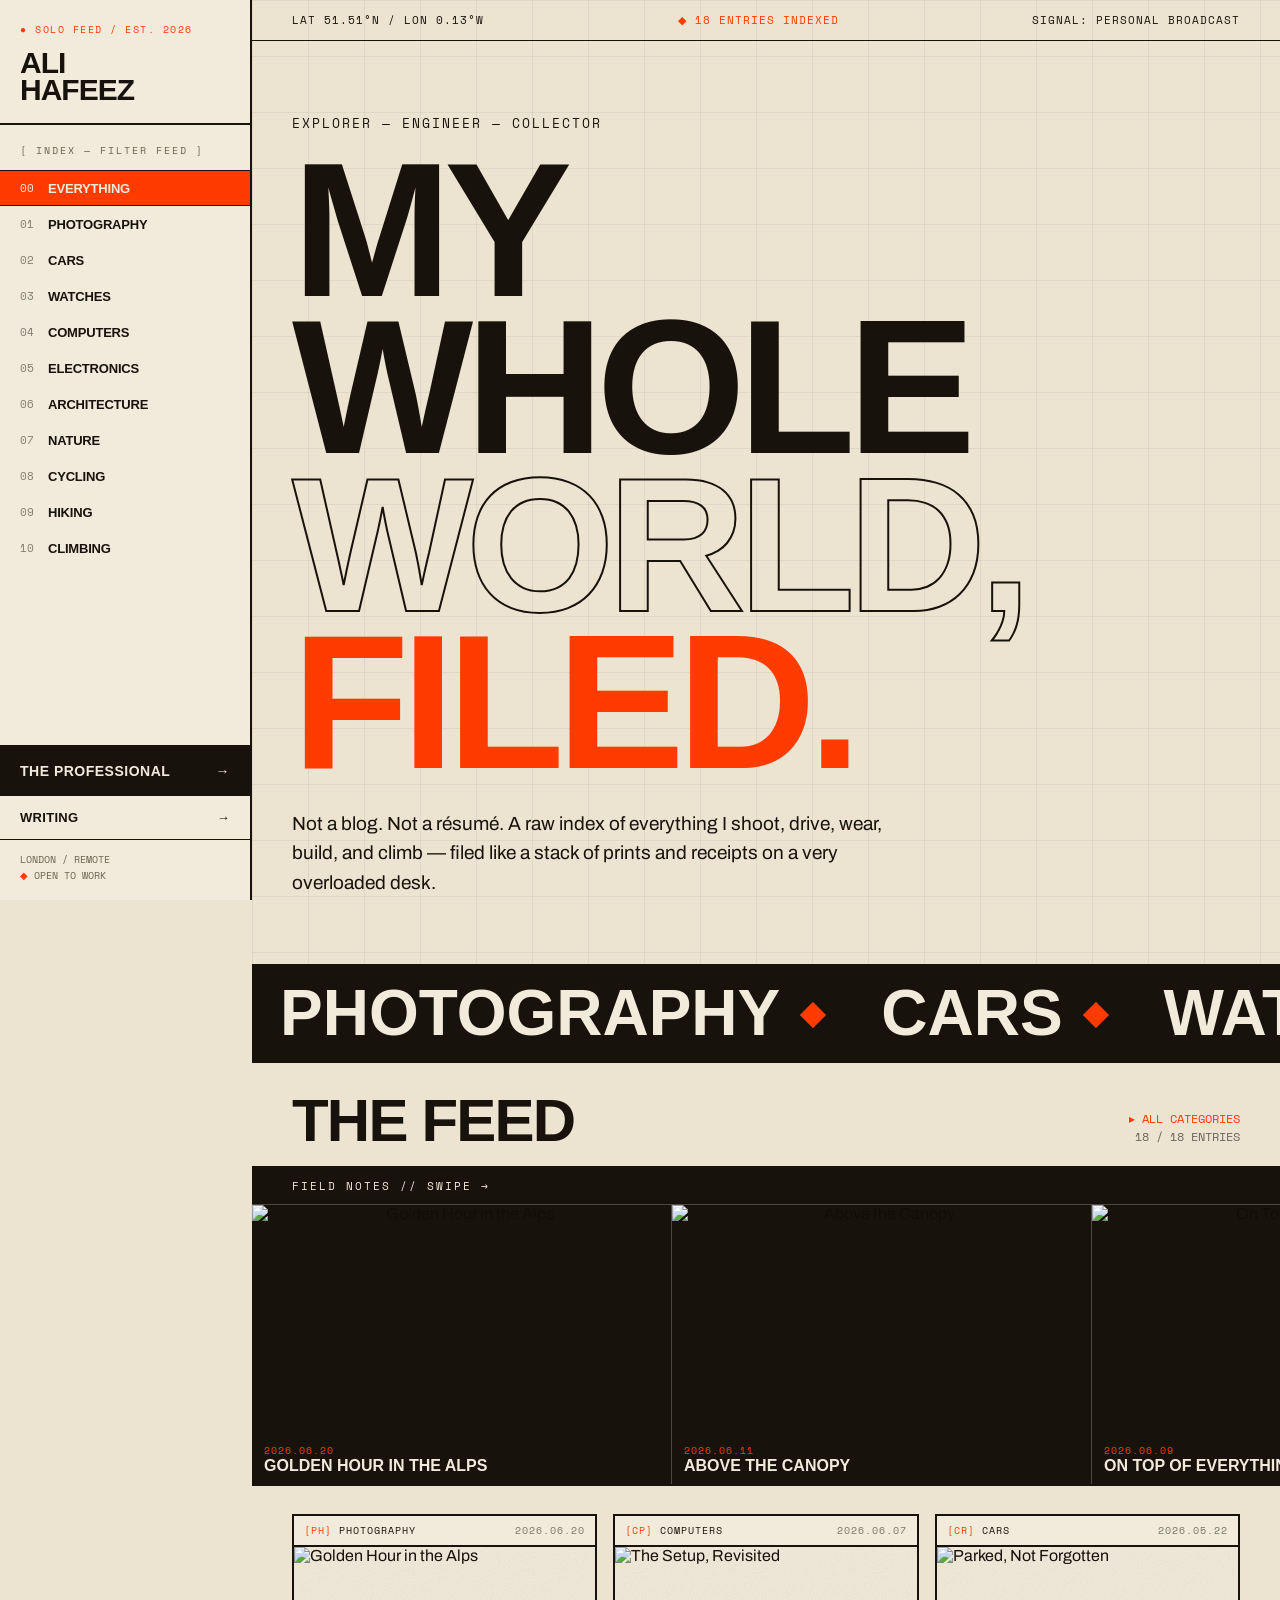
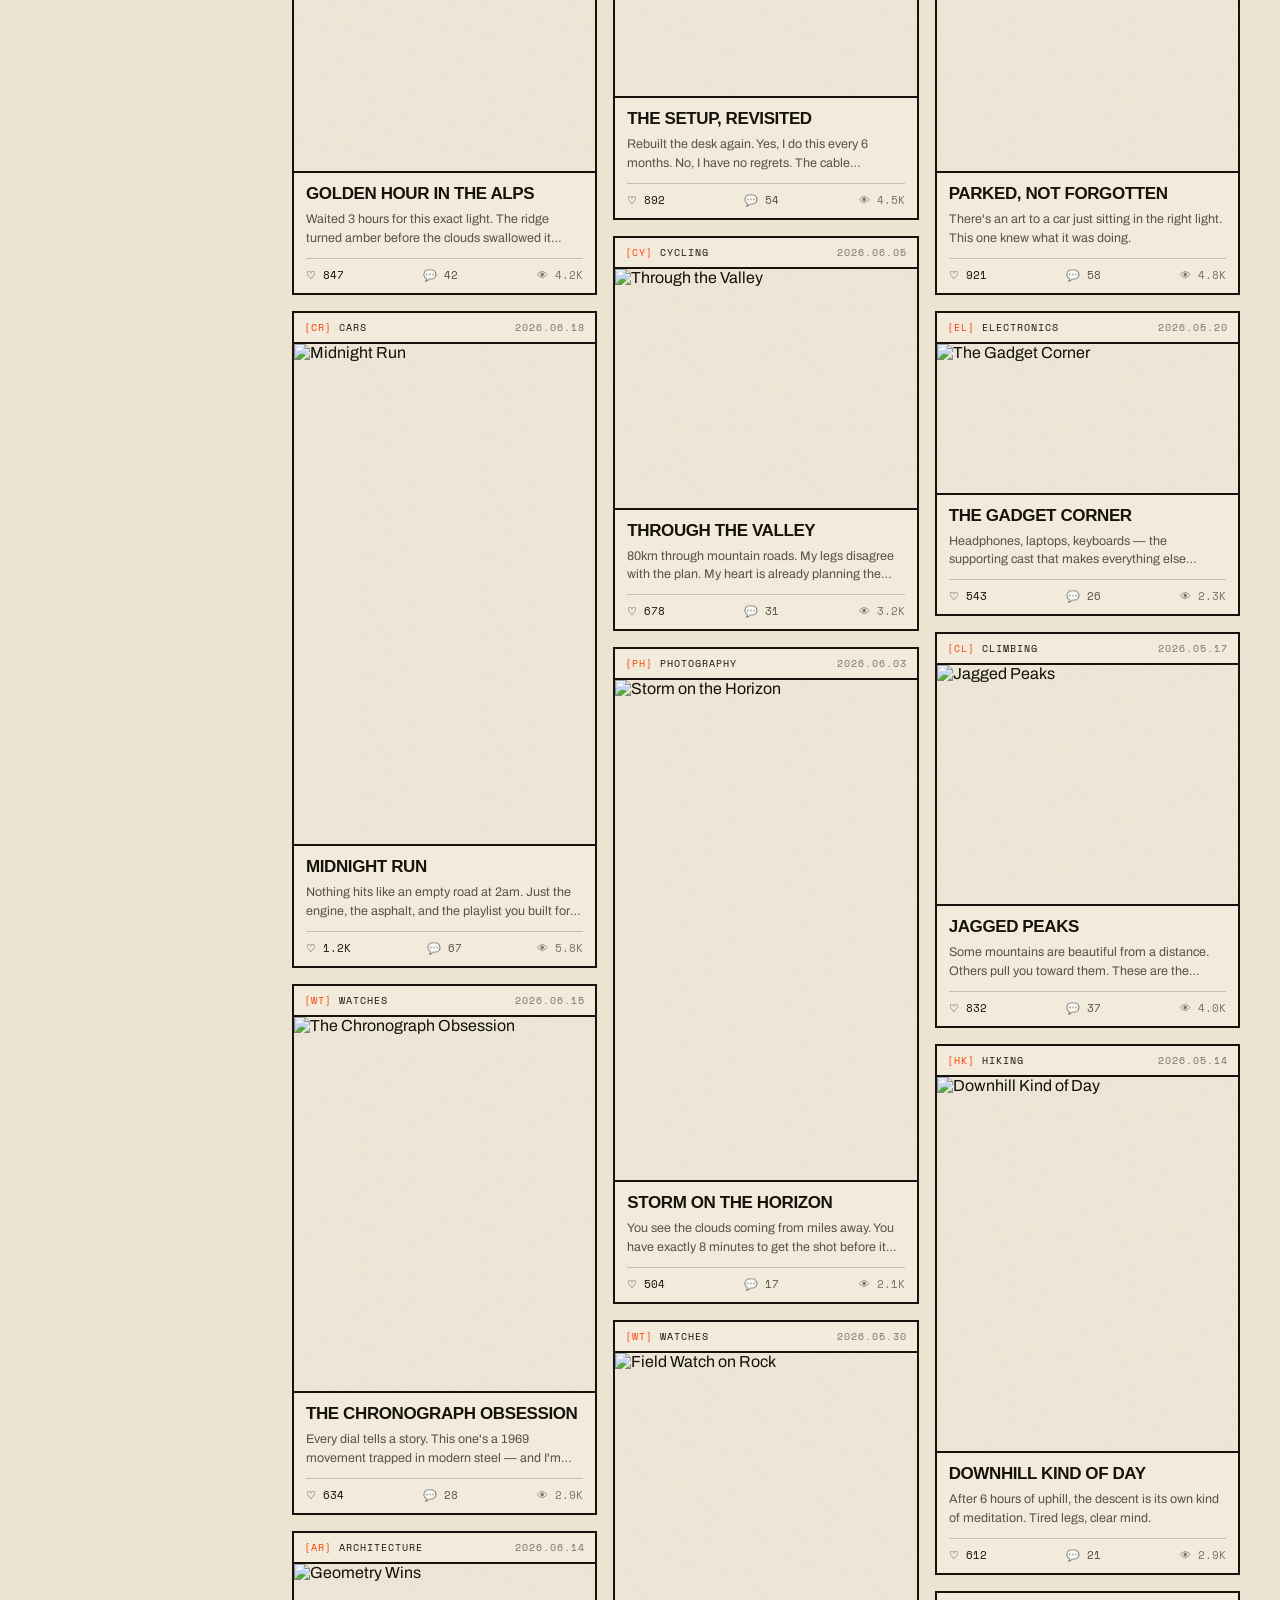
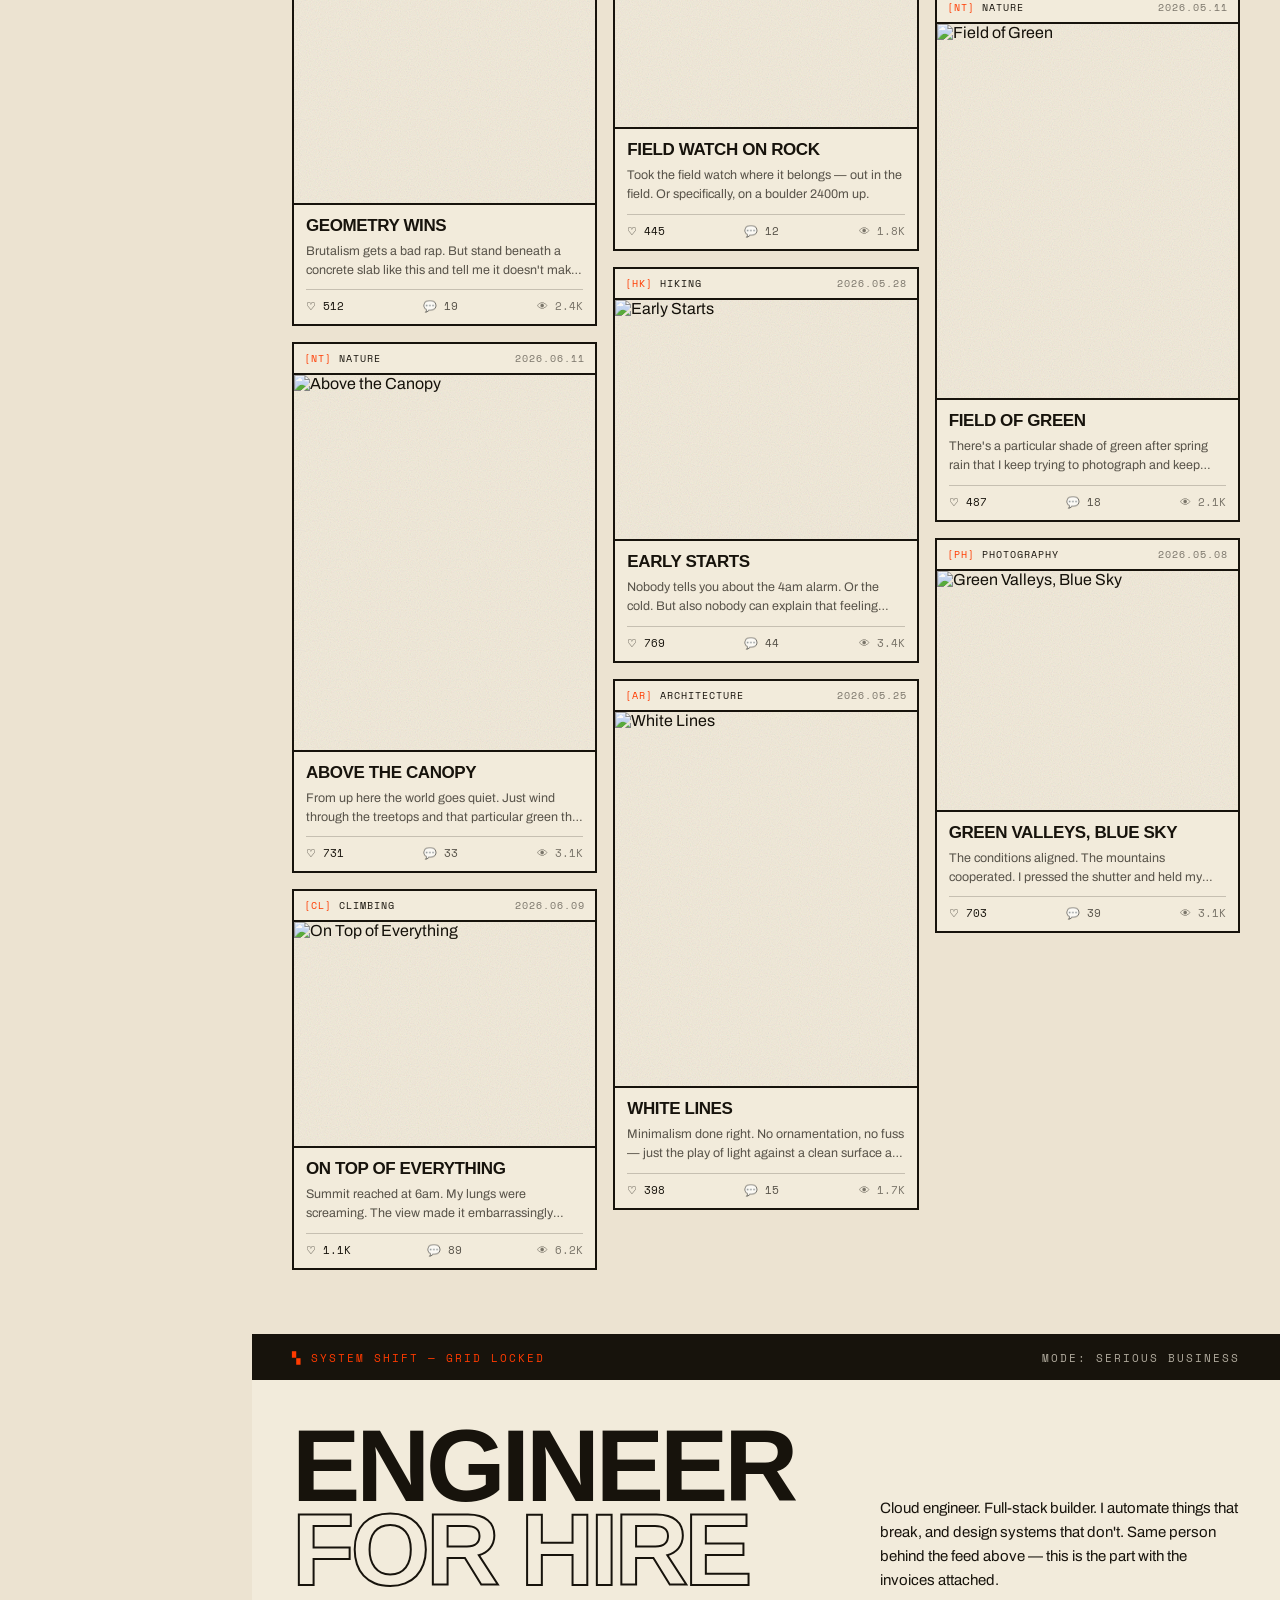
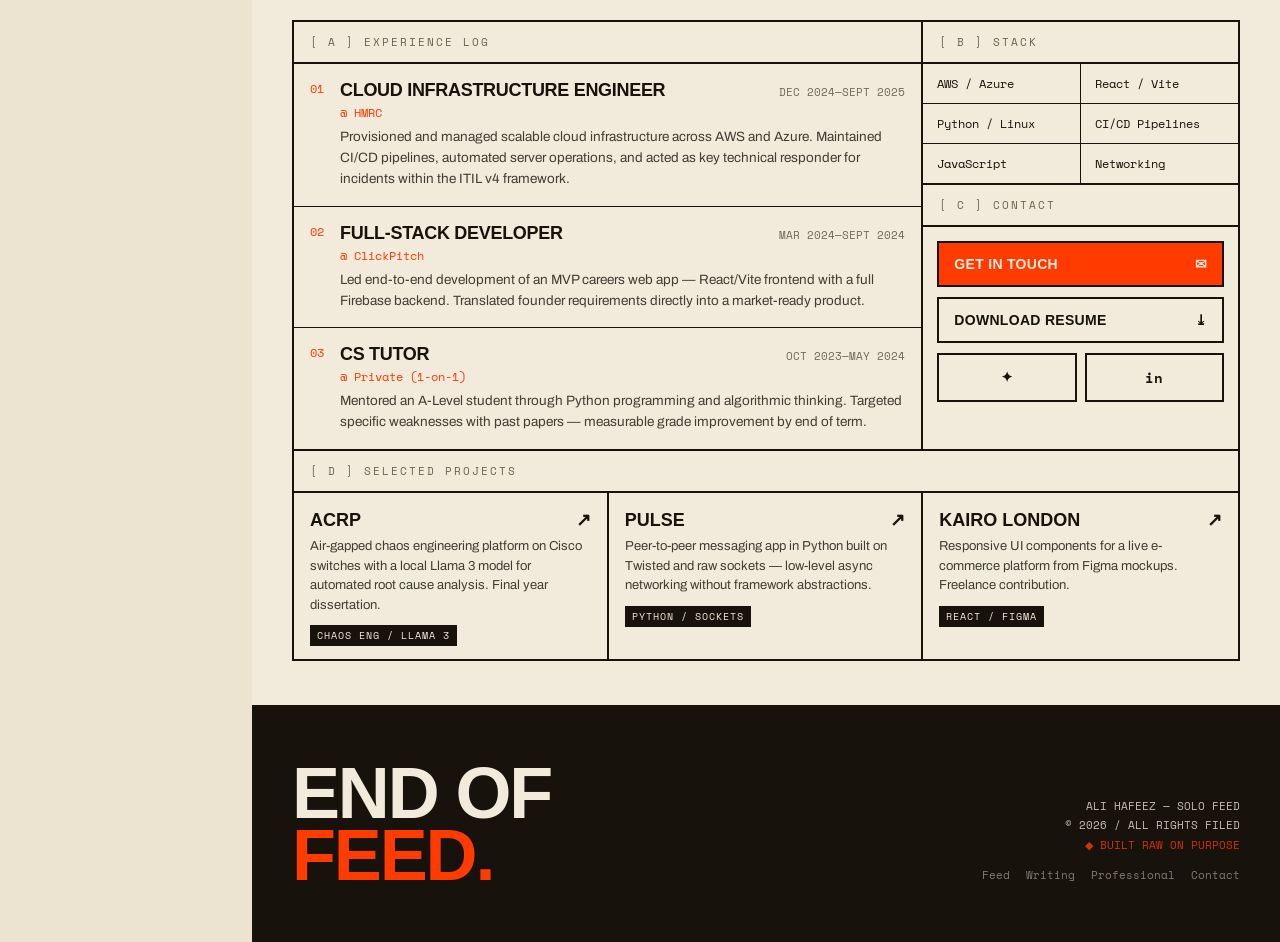
==== index.html @ e4c00040 "Redesign site as Warm Brutalism feed, matching rootZipped design Hand-ports the new React/Figma desi" ====
<!DOCTYPE html>
<html lang="en">
<head>
  <meta charset="UTF-8" />
  <meta name="viewport" content="width=device-width, initial-scale=1.0" />
  <title>Ali Hafeez</title>
  <meta name="description" content="Ali Muhammad Hafeez — Cloud Infrastructure Engineer &amp; Full-Stack Developer based in London. A raw index of everything I shoot, drive, wear, build, and climb." />
  <meta property="og:title" content="Ali Hafeez" />
  <meta property="og:description" content="Cloud Infrastructure Engineer &amp; Full-Stack Developer based in London." />
  <meta property="og:url" content="https://ali-hafeez.xyz" />
  <meta property="og:type" content="website" />
  <link rel="preconnect" href="https://fonts.googleapis.com" />
  <link rel="preconnect" href="https://fonts.gstatic.com" crossorigin />
  <link href="https://fonts.googleapis.com/css2?family=Archivo+Expanded:wght@500;600;700;800;900&family=Archivo:wght@400;500;600;700&family=Space+Mono:ital,wght@0,400;0,700;1,400&display=swap" rel="stylesheet" />
  <link rel="stylesheet" href="style.css" />
  <link rel="icon" type="image/svg+xml" href="favicon.svg" />
  <meta name="theme-color" content="#ece3d1" />
</head>
<body>

  <!-- ══════════════ DESKTOP LEFT RAIL ══════════════ -->
  <aside class="side-nav" id="sideNav">
    <button class="side-identity" onclick="window.scrollTo({top:0,behavior:'smooth'})">
      <div class="side-eyebrow">● SOLO FEED / EST. 2026</div>
      <div class="side-name">ALI<br>HAFEEZ</div>
    </button>

    <div class="side-index">
      <div class="side-index-label">[ INDEX — FILTER FEED ]</div>
      <div id="sideFilterList"></div>
    </div>

    <div class="side-footer">
      <button class="side-work" onclick="goto('professional')">
        THE PROFESSIONAL <span>&rarr;</span>
      </button>
      <a class="side-writing" href="blog.html">
        WRITING <span>&rarr;</span>
      </a>
      <div class="side-meta">
        LONDON / REMOTE<br>
        <span class="neon">&#9670;</span> OPEN TO WORK
      </div>
    </div>
  </aside>

  <main class="page-main">

    <!-- ══════════════ HERO ══════════════ -->
    <section class="hero" id="hero">
      <div class="hero-meta-strip">
        <span>LAT 51.51&deg;N / LON 0.13&deg;W</span>
        <span class="neon">&#9670; 18 ENTRIES INDEXED</span>
        <span class="hero-meta-hide">SIGNAL: PERSONAL BROADCAST</span>
      </div>

      <div class="hero-body">
        <div class="hero-kicker">EXPLORER &mdash; ENGINEER &mdash; COLLECTOR</div>
        <h1 class="hero-heading">
          My whole<br>
          <span class="outline">world,</span> <span class="neon-fill">filed.</span>
        </h1>
        <p class="hero-copy">
          Not a blog. Not a r&eacute;sum&eacute;. A raw index of everything I shoot, drive, wear,
          build, and climb &mdash; filed like a stack of prints and receipts on a very
          overloaded desk.
        </p>
      </div>

      <div class="hero-marquee-wrap">
        <div class="hero-marquee" id="heroMarquee"></div>
      </div>
    </section>

    <!-- ══════════════ FEED ══════════════ -->
    <section class="feed" id="feed">
      <div class="feed-title-bar">
        <h2 class="feed-h2">The Feed</h2>
        <div class="feed-status">
          <div class="neon" id="feedFilterLabel">&#9656; ALL CATEGORIES</div>
          <div class="feed-count" id="feedCount">18 / 18 ENTRIES</div>
        </div>
      </div>

      <div class="feed-carousel-wrap" id="feedCarouselWrap">
        <div class="feed-carousel-label">FIELD NOTES // SWIPE &rarr;</div>
        <div class="hcar" id="feedCarousel"></div>
      </div>

      <div class="feed-body">
        <div class="feed-flow" id="feedGrid"></div>
        <div class="feed-empty" id="feedEmpty" hidden>NO ENTRIES IN THIS CATEGORY.</div>
      </div>
    </section>

    <!-- ══════════════ PROFESSIONAL ══════════════ -->
    <section class="professional" id="professional">
      <div class="pro-shift-bar">
        <span class="neon">&#9626; SYSTEM SHIFT &mdash; GRID LOCKED</span>
        <span class="pro-shift-mode">MODE: SERIOUS BUSINESS</span>
      </div>

      <div class="pro-inner">
        <div class="pro-header">
          <h2 class="pro-h2">Engineer<br><span class="outline">for hire</span></h2>
          <p class="pro-lede">
            Cloud engineer. Full-stack builder. I automate things that break, and
            design systems that don't. Same person behind the feed above &mdash; this
            is the part with the invoices attached.
          </p>
        </div>

        <div class="pro-grid">
          <div class="pro-exp">
            <div class="kicker">[ A ] EXPERIENCE LOG</div>
            <div class="exp-row">
              <span class="exp-n neon">01</span>
              <div>
                <div class="exp-top">
                  <span class="exp-role">Cloud Infrastructure Engineer</span>
                  <span class="exp-period">DEC 2024&mdash;SEPT 2025</span>
                </div>
                <div class="exp-company neon">@ HMRC</div>
                <p class="exp-desc">Provisioned and managed scalable cloud infrastructure across AWS and Azure. Maintained CI/CD pipelines, automated server operations, and acted as key technical responder for incidents within the ITIL v4 framework.</p>
              </div>
            </div>
            <div class="exp-row">
              <span class="exp-n neon">02</span>
              <div>
                <div class="exp-top">
                  <span class="exp-role">Full-Stack Developer</span>
                  <span class="exp-period">MAR 2024&mdash;SEPT 2024</span>
                </div>
                <div class="exp-company neon">@ ClickPitch</div>
                <p class="exp-desc">Led end-to-end development of an MVP careers web app &mdash; React/Vite frontend with a full Firebase backend. Translated founder requirements directly into a market-ready product.</p>
              </div>
            </div>
            <div class="exp-row exp-row-last">
              <span class="exp-n neon">03</span>
              <div>
                <div class="exp-top">
                  <span class="exp-role">CS Tutor</span>
                  <span class="exp-period">OCT 2023&mdash;MAY 2024</span>
                </div>
                <div class="exp-company neon">@ Private (1-on-1)</div>
                <p class="exp-desc">Mentored an A-Level student through Python programming and algorithmic thinking. Targeted specific weaknesses with past papers &mdash; measurable grade improvement by end of term.</p>
              </div>
            </div>
          </div>

          <div class="pro-side">
            <div class="kicker">[ B ] STACK</div>
            <div class="stack-grid">
              <div class="stack-item">AWS / Azure</div>
              <div class="stack-item">React / Vite</div>
              <div class="stack-item">Python / Linux</div>
              <div class="stack-item">CI/CD Pipelines</div>
              <div class="stack-item stack-nb">JavaScript</div>
              <div class="stack-item stack-nb">Networking</div>
            </div>
            <div class="kicker">[ C ] CONTACT</div>
            <div class="contact-list">
              <a href="mailto:alimuhammadhafeez@gmail.com" class="pro-cta pro-cta-fill">
                GET IN TOUCH <span class="icon-mail" aria-hidden="true"></span>
              </a>
              <a href="Ali_Hafeez_CV.pdf" class="pro-cta pro-cta-outline" download>
                DOWNLOAD RESUME <span class="icon-download" aria-hidden="true"></span>
              </a>
              <div class="social-row">
                <a href="https://github.com/Ali-Hafeez" target="_blank" rel="noopener" class="pro-cta social-btn" aria-label="GitHub">
                  <span class="icon-github" aria-hidden="true"></span>
                </a>
                <a href="https://linkedin.com/in/ali-hafeez" target="_blank" rel="noopener" class="pro-cta social-btn" aria-label="LinkedIn">
                  <span class="icon-linkedin" aria-hidden="true"></span>
                </a>
              </div>
            </div>
          </div>

          <div class="pro-proj">
            <div class="kicker">[ D ] SELECTED PROJECTS</div>
            <div class="proj-row">
              <a href="#" class="proj-card">
                <div class="proj-top"><span>ACRP</span><span class="icon-arrow" aria-hidden="true"></span></div>
                <p>Air-gapped chaos engineering platform on Cisco switches with a local Llama 3 model for automated root cause analysis. Final year dissertation.</p>
                <span class="proj-tag">CHAOS ENG / LLAMA 3</span>
              </a>
              <a href="#" class="proj-card">
                <div class="proj-top"><span>Pulse</span><span class="icon-arrow" aria-hidden="true"></span></div>
                <p>Peer-to-peer messaging app in Python built on Twisted and raw sockets &mdash; low-level async networking without framework abstractions.</p>
                <span class="proj-tag">PYTHON / SOCKETS</span>
              </a>
              <a href="#" class="proj-card">
                <div class="proj-top"><span>Kairo London</span><span class="icon-arrow" aria-hidden="true"></span></div>
                <p>Responsive UI components for a live e-commerce platform from Figma mockups. Freelance contribution.</p>
                <span class="proj-tag">REACT / FIGMA</span>
              </a>
            </div>
          </div>
        </div>
      </div>
    </section>

    <!-- ══════════════ FOOTER ══════════════ -->
    <footer class="site-footer">
      <div class="footer-inner">
        <div class="footer-big">End of<br><span class="neon">feed.</span></div>
        <div class="footer-meta">
          <div>ALI HAFEEZ &mdash; SOLO FEED</div>
          <div>&copy; <span id="year"></span> / ALL RIGHTS FILED</div>
          <div class="neon">&#9670; BUILT RAW ON PURPOSE</div>
          <div class="footer-links">
            <button onclick="goto('feed')">Feed</button>
            <a href="blog.html">Writing</a>
            <button onclick="goto('professional')">Professional</button>
            <a href="mailto:alimuhammadhafeez@gmail.com">Contact</a>
          </div>
        </div>
      </div>
    </footer>
  </main>

  <!-- ══════════════ MOBILE CONTROL PANEL ══════════════ -->
  <div class="mobile-nav" id="mobileNav">
    <div class="mobile-overlay" id="mobileOverlay"></div>
    <div class="mobile-drawer" id="mobileDrawer">
      <div class="mobile-drawer-head">
        <span>[ FILTER FEED ]</span>
        <button id="mobileClose">CLOSE &#10005;</button>
      </div>
      <a class="mobile-drawer-item mobile-drawer-write" href="blog.html">WRITING &rarr;</a>
      <div id="mobileFilterList"></div>
    </div>
    <div class="mobile-bar">
      <button class="ctrl-btn" id="mobileFilterToggle">
        <span class="ctrl-label">FILTER</span>
        <span class="ctrl-value" id="mobileFilterValue">Everything</span>
      </button>
      <button class="ctrl-btn ctrl-work" onclick="goto('professional')">WORK &rarr;</button>
    </div>
  </div>

  <!-- ══════════════ LIGHTBOX ══════════════ -->
  <div class="lightbox" id="lightbox" hidden>
    <div class="lb-panel" id="lbPanel">
      <div class="lb-img-wrap">
        <img id="lbImage" src="" alt="" />
      </div>
      <div class="lb-content">
        <div class="lb-head">
          <span><span class="neon" id="lbCode"></span> <span id="lbCategory"></span></span>
          <button id="lbClose">&#10005;</button>
        </div>
        <div class="lb-body">
          <div class="lb-date" id="lbDate"></div>
          <h3 class="lb-title" id="lbTitle"></h3>
          <p class="lb-caption" id="lbCaption"></p>
          <div class="lb-tags" id="lbTags"></div>
        </div>
        <div class="lb-stats">
          <span>&#9825; <span id="lbLikes"></span></span>
          <span>&#128172; <span id="lbComments"></span></span>
          <span>&#128065; <span id="lbViews"></span></span>
        </div>
      </div>
    </div>
  </div>

  <script src="script.js"></script>
</body>
</html>
---- style.css ----
/* ═══════════════════════ Warm Brutalism ═══════════════════════ */

:root {
  --ink: #17130c;
  --paper: #ece3d1;
  --card: #f2ebdb;
  --neon: #ff3b00;
  --muted: #6b6250;
  --mono: 'Space Mono', monospace;
  --exp: 'Archivo Expanded', sans-serif;
  --body: 'Archivo', sans-serif;
}

* { box-sizing: border-box; }

html { scroll-behavior: smooth; }

body {
  margin: 0;
  background: var(--paper);
  color: var(--ink);
  font-family: var(--body);
  min-height: 100vh;
  overflow-x: hidden;
}

img { max-width: 100%; display: block; }
a { color: inherit; }
button { font: inherit; color: inherit; }

::selection { background: var(--neon); color: var(--card); }

::-webkit-scrollbar { width: 8px; height: 8px; }
::-webkit-scrollbar-track { background: transparent; }
::-webkit-scrollbar-thumb { background: var(--ink); }
.hcar::-webkit-scrollbar { height: 6px; }
.hcar::-webkit-scrollbar-thumb { background: var(--neon); }

.neon { color: var(--neon); }

.outline {
  color: transparent;
  -webkit-text-stroke: 2px var(--ink);
}

/* ─────────────── Layout shell ─────────────── */
.page-main { margin-left: 252px; }
.mobile-nav { display: none; }

@media (max-width: 999px) {
  .side-nav { display: none !important; }
  .page-main { margin-left: 0; padding-bottom: 86px; }
  .mobile-nav { display: block; }
  .hero-meta-hide { display: none; }
}

/* ─────────────── Desktop side rail ─────────────── */
.side-nav {
  position: fixed;
  top: 0; left: 0; bottom: 0;
  width: 252px;
  background: var(--card);
  border-right: 2px solid var(--ink);
  z-index: 900;
  display: flex;
  flex-direction: column;
  overflow-y: auto;
}

.side-identity {
  text-align: left;
  background: none;
  border: none;
  border-bottom: 2px solid var(--ink);
  cursor: pointer;
  padding: 22px 20px 20px;
}

.side-eyebrow {
  font-family: var(--mono);
  font-size: 10px;
  letter-spacing: 1.5px;
  color: var(--neon);
  margin-bottom: 12px;
}

.side-name {
  font-family: var(--exp);
  font-weight: 900;
  font-size: 30px;
  line-height: 0.9;
  letter-spacing: -1px;
  color: var(--ink);
}

.side-index { padding: 18px 0 6px; flex: 1; }

.side-index-label {
  font-family: var(--mono);
  font-size: 10px;
  letter-spacing: 2px;
  color: var(--muted);
  padding: 0 20px 12px;
}

.side-link {
  width: 100%;
  display: flex;
  align-items: center;
  gap: 10px;
  padding: 9px 20px;
  border: none;
  border-top: 1px solid transparent;
  border-bottom: 1px solid transparent;
  background: transparent;
  color: var(--ink);
  cursor: pointer;
  text-align: left;
  transition: background .12s, color .12s;
}
.side-link:hover { background: rgba(23,19,12,0.06); }
.side-link.active {
  border-top: 1px solid var(--ink);
  border-bottom: 1px solid var(--ink);
  background: var(--neon);
  color: var(--card);
}
.side-link-code {
  font-family: var(--mono);
  font-size: 11px;
  opacity: 0.5;
  min-width: 18px;
}
.side-link.active .side-link-code { opacity: 1; }
.side-link-label {
  font-family: var(--exp);
  font-weight: 700;
  font-size: 13px;
  letter-spacing: -0.2px;
  text-transform: uppercase;
}

.side-footer { border-top: 2px solid var(--ink); }

.side-work {
  width: 100%;
  padding: 16px 20px;
  border: none;
  border-bottom: 1px solid var(--ink);
  background: var(--ink);
  color: var(--card);
  cursor: pointer;
  text-align: left;
  font-family: var(--exp);
  font-weight: 800;
  font-size: 14px;
  letter-spacing: 0.5px;
  display: flex;
  justify-content: space-between;
  align-items: center;
}

.side-writing {
  width: 100%;
  padding: 14px 20px;
  border: none;
  border-bottom: 1px solid var(--ink);
  background: transparent;
  color: var(--ink);
  cursor: pointer;
  text-align: left;
  text-decoration: none;
  font-family: var(--exp);
  font-weight: 700;
  font-size: 13px;
  letter-spacing: 0.3px;
  display: flex;
  justify-content: space-between;
  align-items: center;
  transition: background .12s;
}
.side-writing:hover { background: rgba(23,19,12,0.06); }

.side-meta {
  padding: 12px 20px 16px;
  font-family: var(--mono);
  font-size: 10px;
  line-height: 1.6;
  color: var(--muted);
}

/* ─────────────── Hero ─────────────── */
.hero {
  position: relative;
  border-bottom: 2px solid var(--ink);
  overflow: hidden;
  background-image:
    linear-gradient(to right, rgba(23,19,12,0.06) 1px, transparent 1px),
    linear-gradient(to bottom, rgba(23,19,12,0.06) 1px, transparent 1px);
  background-size: 56px 56px;
}

.hero-meta-strip {
  display: flex;
  justify-content: space-between;
  flex-wrap: wrap;
  gap: 8px;
  padding: 12px clamp(16px,4vw,40px);
  border-bottom: 1px solid var(--ink);
  font-family: var(--mono);
  font-size: 11px;
  letter-spacing: 1px;
}

.hero-body { padding: clamp(28px,6vw,72px) clamp(16px,4vw,40px) clamp(24px,5vw,48px); }

.hero-kicker {
  font-family: var(--mono);
  font-size: 13px;
  letter-spacing: 2px;
  margin-bottom: 18px;
}

.hero-heading {
  font-family: var(--exp);
  font-weight: 900;
  font-size: clamp(52px, 15vw, 200px);
  line-height: 0.82;
  letter-spacing: -0.04em;
  color: var(--ink);
  margin: 0;
  text-transform: uppercase;
}

.neon-fill { color: var(--neon); }

.hero-copy {
  font-family: var(--body);
  font-size: clamp(15px,1.6vw,19px);
  line-height: 1.55;
  max-width: 620px;
  margin-top: 28px;
  color: var(--ink);
}

.hero-marquee-wrap {
  border-top: 2px solid var(--ink);
  border-bottom: 1px solid var(--ink);
  overflow: hidden;
  background: var(--ink);
}

.hero-marquee {
  display: flex;
  white-space: nowrap;
  animation: marquee 26s linear infinite;
  width: max-content;
}
@keyframes marquee { from { transform: translateX(0); } to { transform: translateX(-50%); } }
@media (prefers-reduced-motion: reduce) { .hero-marquee { animation: none; } }

.hero-marquee-rep { display: flex; flex-shrink: 0; }

.hero-marquee-item {
  font-family: var(--exp);
  font-weight: 800;
  font-size: clamp(28px,5vw,64px);
  text-transform: uppercase;
  color: var(--card);
  padding: 10px 28px;
  display: inline-flex;
  align-items: center;
  gap: 20px;
}
.hero-marquee-item .diamond { color: var(--neon); font-size: 0.5em; }

/* ─────────────── Feed ─────────────── */
.feed { border-bottom: 2px solid var(--ink); }

.feed-title-bar {
  display: flex;
  align-items: flex-end;
  justify-content: space-between;
  flex-wrap: wrap;
  gap: 12px;
  padding: clamp(20px,3vw,32px) clamp(16px,4vw,40px) clamp(16px,2vw,20px);
  border-bottom: 2px solid var(--ink);
}

.feed-h2 {
  font-family: var(--exp);
  font-weight: 900;
  font-size: clamp(30px,5vw,60px);
  line-height: 0.85;
  letter-spacing: -0.03em;
  margin: 0;
  text-transform: uppercase;
  color: var(--ink);
}

.feed-status {
  font-family: var(--mono);
  font-size: 12px;
  text-align: right;
  line-height: 1.5;
}
.feed-count { opacity: 0.6; }

.feed-carousel-wrap { border-bottom: 2px solid var(--ink); background: var(--ink); }
.feed-carousel-wrap.hidden { display: none; }

.feed-carousel-label {
  padding: 10px clamp(16px,4vw,40px);
  font-family: var(--mono);
  font-size: 11px;
  letter-spacing: 2px;
  color: var(--card);
}

.hcar {
  display: flex;
  gap: 0;
  overflow-x: auto;
  scroll-snap-type: x mandatory;
  border-top: 1px solid rgba(242,235,219,0.25);
}

.hcar-item {
  scroll-snap-align: start;
  flex: 0 0 auto;
  width: clamp(240px, 34vw, 420px);
  border: none;
  border-right: 1px solid rgba(242,235,219,0.25);
  background: var(--ink);
  padding: 0;
  cursor: pointer;
  position: relative;
}

.hcar-img-wrap { position: relative; aspect-ratio: 3 / 2; overflow: hidden; }
.hcar-img-wrap img { width: 100%; height: 100%; object-fit: cover; filter: grayscale(0.15) contrast(1.05); }

.hcar-caption {
  position: absolute; left: 0; bottom: 0; right: 0;
  padding: 10px 12px;
  background: linear-gradient(transparent, rgba(23,19,12,0.85));
  text-align: left;
}
.hcar-date { font-family: var(--mono); font-size: 10px; color: var(--neon); letter-spacing: 1px; }
.hcar-title { font-family: var(--exp); font-weight: 800; font-size: 16px; color: var(--card); text-transform: uppercase; line-height: 1; }

.feed-body { padding: clamp(16px,3vw,28px) clamp(16px,4vw,40px) clamp(40px,5vw,64px); }

.feed-flow { column-count: 3; column-gap: 16px; }
.feed-item { break-inside: avoid; margin-bottom: 16px; }
@media (max-width: 1180px) { .feed-flow { column-count: 2; } }
@media (max-width: 640px) {
  .feed-flow { column-count: 1; }
  .feed-item { position: sticky; top: 14px; }
  .feed-item .post-card { box-shadow: 0 14px 30px rgba(23,19,12,0.28); }
}

.feed-empty { font-family: var(--mono); font-size: 13px; padding: 40px 0; color: var(--muted); }

/* Post card */
.post-card {
  background: var(--card);
  color: var(--ink);
  border: 2px solid var(--ink);
  cursor: pointer;
  display: flex;
  flex-direction: column;
  transition: background .15s, color .15s;
  overflow: hidden;
}
.post-card:hover { background: var(--ink); color: var(--card); }
.post-card:active { transform: scale(0.985); }

.post-meta {
  display: flex;
  justify-content: space-between;
  align-items: center;
  padding: 7px 10px;
  border-bottom: 2px solid var(--ink);
  font-family: var(--mono);
  font-size: 10px;
  letter-spacing: 1px;
  flex-shrink: 0;
}
.post-card:hover .post-meta { border-bottom-color: var(--card); }
.post-cat-label { text-transform: uppercase; }
.post-meta-date { opacity: 0.55; }

.post-img-wrap { position: relative; overflow: hidden; border-bottom: 2px solid var(--ink); }
.post-card:hover .post-img-wrap { border-bottom-color: var(--card); }
.post-img-wrap img {
  width: 100%; height: 100%; object-fit: cover; display: block;
  filter: contrast(1.02) saturate(0.95);
  transition: filter .2s, transform .35s;
}
.post-card:hover .post-img-wrap img { filter: grayscale(1) contrast(1.15); transform: scale(1.04); }

.post-grain {
  position: absolute; inset: 0; opacity: 0.5; mix-blend-mode: multiply; pointer-events: none;
  background-image: url("data:image/svg+xml,%3Csvg xmlns='http://www.w3.org/2000/svg' width='120' height='120'%3E%3Cfilter id='n'%3E%3CfeTurbulence type='fractalNoise' baseFrequency='0.9' numOctaves='2'/%3E%3C/filter%3E%3Crect width='100%25' height='100%25' filter='url(%23n)' opacity='0.35'/%3E%3C/svg%3E");
}

.post-open-tag {
  position: absolute; bottom: 8px; right: 8px;
  font-family: var(--mono); font-size: 10px; background: var(--neon); color: var(--card);
  padding: 3px 7px; letter-spacing: 1px; opacity: 0; transition: opacity .15s;
}
.post-card:hover .post-open-tag { opacity: 1; }

.post-body { padding: 12px 12px 10px; display: flex; flex-direction: column; gap: 8px; flex-shrink: 0; }
.post-title { font-family: var(--exp); font-weight: 800; font-size: 17px; line-height: 1; letter-spacing: -0.4px; margin: 0; text-transform: uppercase; }
.post-caption {
  font-family: var(--body); font-size: 12.5px; line-height: 1.5; margin: 0; opacity: 0.7;
  display: -webkit-box; -webkit-line-clamp: 2; -webkit-box-orient: vertical; overflow: hidden;
}
.post-card:hover .post-caption { opacity: 0.85; }

.post-stats {
  display: flex; align-items: center; justify-content: space-between; margin-top: 2px; padding-top: 8px;
  border-top: 1px solid rgba(23,19,12,0.2);
  font-family: var(--mono); font-size: 11px;
}
.post-card:hover .post-stats { border-top-color: rgba(242,235,219,0.25); }

.post-like { display: inline-flex; align-items: center; gap: 5px; background: none; border: none; cursor: pointer; color: inherit; font-family: var(--mono); font-size: 11px; padding: 0; }
.post-like.liked { color: var(--neon); }
.post-comments, .post-views { display: inline-flex; align-items: center; gap: 5px; opacity: 0.7; }
.post-views { opacity: 0.55; }

/* Aspect ratios by card size */
.size-sm .post-img-wrap { aspect-ratio: 4 / 5; }
.size-tall .post-img-wrap { aspect-ratio: 3 / 5; }
.size-md .post-img-wrap { aspect-ratio: 5 / 4; }
.size-lg .post-img-wrap { aspect-ratio: 4 / 3; }
.size-wide .post-img-wrap { aspect-ratio: 16 / 8; }

/* ─────────────── Professional ─────────────── */
.professional { background: var(--card); border-bottom: 2px solid var(--ink); }

.pro-shift-bar {
  background: var(--ink); color: var(--card);
  padding: 14px clamp(16px,4vw,40px);
  display: flex; justify-content: space-between; align-items: center; flex-wrap: wrap; gap: 8px;
  font-family: var(--mono); font-size: 11px; letter-spacing: 2px;
}
.pro-shift-mode { opacity: 0.7; }

.pro-inner { padding: clamp(20px,4vw,44px) clamp(16px,4vw,40px); }

.pro-header {
  display: flex; justify-content: space-between; align-items: flex-end; flex-wrap: wrap; gap: 20px; margin-bottom: 4px;
}
.pro-h2 {
  font-family: var(--exp); font-weight: 900; font-size: clamp(38px,8vw,120px); line-height: 0.82;
  letter-spacing: -0.04em; margin: 0; text-transform: uppercase; color: var(--ink);
}
.pro-lede { font-family: var(--body); font-size: 15px; line-height: 1.6; max-width: 360px; margin: 0; }

.pro-grid { margin-top: 28px; border: 2px solid var(--ink); display: grid; grid-template-columns: 2fr 1fr; }
.pro-proj { grid-column: 1 / -1; }

@media (max-width: 900px) {
  .pro-grid { grid-template-columns: 1fr; }
  .pro-exp { border-right: none !important; border-bottom: 2px solid var(--ink); }
  .proj-row { grid-template-columns: 1fr !important; }
  .proj-card { border-right: none !important; border-bottom: 2px solid var(--ink); }
}

.kicker {
  font-family: var(--mono); font-size: 11px; letter-spacing: 2px; color: var(--muted);
  padding: 12px 16px; border-bottom: 2px solid var(--ink); text-transform: uppercase;
}

.pro-exp { border-right: 2px solid var(--ink); }

.exp-row {
  padding: 16px; border-bottom: 1px solid var(--ink);
  display: grid; grid-template-columns: auto 1fr; gap: 16px;
}
.exp-row-last { border-bottom: none; }
.exp-n { font-family: var(--mono); font-size: 12px; }
.exp-top { display: flex; justify-content: space-between; flex-wrap: wrap; gap: 8px; align-items: baseline; }
.exp-role { font-family: var(--exp); font-weight: 800; font-size: 18px; text-transform: uppercase; letter-spacing: -0.3px; }
.exp-period { font-family: var(--mono); font-size: 11px; opacity: 0.6; }
.exp-company { font-family: var(--mono); font-size: 12px; margin: 3px 0 6px; }
.exp-desc { font-family: var(--body); font-size: 13.5px; line-height: 1.55; margin: 0; opacity: 0.8; }

.stack-grid { display: grid; grid-template-columns: 1fr 1fr; border-bottom: 2px solid var(--ink); }
.stack-item { font-family: var(--mono); font-size: 12px; padding: 11px 14px; border-bottom: 1px solid var(--ink); }
.stack-item:nth-child(odd) { border-right: 1px solid var(--ink); }
.stack-nb { border-bottom: none; }

.contact-list { padding: 14px; display: flex; flex-direction: column; gap: 10px; }

.pro-cta {
  display: flex; justify-content: space-between; align-items: center; text-decoration: none;
  padding: 13px 15px; font-family: var(--exp); font-weight: 800; font-size: 14px; letter-spacing: 0.3px;
  border: 2px solid var(--ink); transition: background .15s, color .15s;
}
.pro-cta-fill { background: var(--neon); color: var(--card); }
.pro-cta-fill:hover { background: var(--ink); color: var(--card); }
.pro-cta-outline { background: var(--card); color: var(--ink); }
.pro-cta-outline:hover { background: var(--ink); color: var(--card); }

.social-row { display: flex; gap: 8px; }
.social-btn { flex: 1; justify-content: center; padding: 12px; color: var(--ink); background: var(--card); }
.social-btn:hover { background: var(--ink); color: var(--card); }

.pro-proj { border-top: 2px solid var(--ink); }
.proj-row { display: grid; grid-template-columns: repeat(3, 1fr); }
.proj-card {
  text-decoration: none; color: var(--ink); padding: 16px; display: block;
  border-right: 2px solid var(--ink); transition: background .15s, color .15s;
}
.proj-card:last-child { border-right: none; }
.proj-card:hover { background: var(--neon); color: var(--card); }
.proj-top { display: flex; justify-content: space-between; align-items: center; font-family: var(--exp); font-weight: 800; font-size: 18px; text-transform: uppercase; }
.proj-card p { font-family: var(--body); font-size: 13px; line-height: 1.5; margin: 6px 0 10px; opacity: 0.8; }
.proj-tag { font-family: var(--mono); font-size: 10px; letter-spacing: 1px; background: var(--ink); color: var(--card); padding: 3px 7px; }
.proj-card:hover .proj-tag { background: var(--card); color: var(--ink); }

/* ─────────────── Footer ─────────────── */
.site-footer { background: var(--ink); color: var(--card); }
.footer-inner {
  padding: clamp(28px,5vw,56px) clamp(16px,4vw,40px);
  display: flex; justify-content: space-between; align-items: flex-end; flex-wrap: wrap; gap: 20px;
}
.footer-big {
  font-family: var(--exp); font-weight: 900; font-size: clamp(30px,6vw,72px); line-height: 0.85;
  letter-spacing: -0.03em; text-transform: uppercase;
}
.footer-meta { font-family: var(--mono); font-size: 11px; line-height: 1.8; text-align: right; opacity: 0.8; }
.footer-links { display: flex; gap: 16px; justify-content: flex-end; margin-top: 10px; }
.footer-links button, .footer-links a {
  background: none; border: none; cursor: pointer; color: var(--card); opacity: 0.6;
  font-family: var(--mono); font-size: 11px; text-decoration: none; padding: 0; transition: opacity .15s;
}
.footer-links button:hover, .footer-links a:hover { opacity: 1; }

/* ─────────────── Icons (simple inline glyphs) ─────────────── */
.icon-mail::before { content: "\2709"; }
.icon-download::before { content: "\2913"; }
.icon-github::before { content: "\2726"; }
.icon-linkedin::before { content: "in"; font-family: var(--mono); font-weight: 700; }
.icon-arrow::before { content: "\2197"; }

/* ─────────────── Mobile control panel ─────────────── */
.mobile-overlay {
  position: fixed; inset: 0; background: rgba(23,19,12,0.4); z-index: 940;
  opacity: 0; pointer-events: none; transition: opacity .2s;
}
.mobile-nav.open .mobile-overlay { opacity: 1; pointer-events: auto; }

.mobile-drawer {
  position: fixed; left: 0; right: 0; bottom: 0; max-height: 70vh; overflow-y: auto;
  background: var(--card); border-top: 3px solid var(--ink); z-index: 945;
  transform: translateY(100%); transition: transform .3s cubic-bezier(.32,.72,0,1);
}
.mobile-nav.open .mobile-drawer { transform: translateY(0); }

.mobile-drawer-head {
  display: flex; justify-content: space-between; align-items: center; padding: 16px 18px;
  border-bottom: 2px solid var(--ink); font-family: var(--mono); font-size: 11px; letter-spacing: 2px;
}
.mobile-drawer-head button { font-family: var(--mono); font-size: 12px; background: var(--ink); color: var(--card); border: none; padding: 6px 12px; cursor: pointer; }

.mobile-drawer-write {
  display: block; width: 100%; padding: 15px 18px; border: none; border-bottom: 1px solid var(--ink);
  background: transparent; color: var(--ink); text-decoration: none; text-align: left;
  font-family: var(--exp); font-weight: 700; font-size: 15px; text-transform: uppercase;
}

.mobile-link {
  width: 100%; display: flex; align-items: center; gap: 12px; padding: 15px 18px; border: none;
  border-bottom: 1px solid var(--ink); background: transparent; color: var(--ink); cursor: pointer; text-align: left;
}
.mobile-link.active { background: var(--neon); color: var(--card); }
.mobile-link-code { font-family: var(--mono); font-size: 12px; opacity: 0.6; min-width: 20px; }
.mobile-link.active .mobile-link-code { opacity: 1; }
.mobile-link-label { font-family: var(--exp); font-weight: 700; font-size: 15px; text-transform: uppercase; }

.mobile-bar {
  position: fixed; left: 10px; right: 10px; bottom: 10px; height: 58px;
  background: var(--card); border: 2px solid var(--ink); box-shadow: 4px 4px 0 var(--ink);
  z-index: 935; display: flex; align-items: stretch;
}
.ctrl-btn {
  flex: 1; display: flex; flex-direction: column; justify-content: center; gap: 2px; border: none;
  border-right: 2px solid var(--ink); background: transparent; color: var(--ink); cursor: pointer;
  padding: 0 16px; text-align: left;
}
.ctrl-btn:active { transform: translateY(1px); }
.mobile-nav.open .ctrl-btn:first-child { background: var(--neon); color: var(--card); }
.ctrl-label { font-family: var(--mono); font-size: 9px; letter-spacing: 1.5px; opacity: 0.6; }
.ctrl-value { font-family: var(--exp); font-weight: 800; font-size: 14px; text-transform: uppercase; white-space: nowrap; overflow: hidden; text-overflow: ellipsis; }
.ctrl-work {
  border-right: none; background: var(--ink); color: var(--card); flex: 0 0 auto;
  padding: 0 22px; justify-content: center; font-family: var(--exp); font-weight: 800; font-size: 13px; letter-spacing: 0.5px;
}

/* ─────────────── Lightbox ─────────────── */
.lightbox {
  position: fixed; inset: 0; z-index: 1000; background: rgba(23,19,12,0.6);
  backdrop-filter: blur(3px); display: flex; align-items: center; justify-content: center;
  padding: clamp(12px,4vw,48px);
}
.lightbox[hidden] { display: none; }

.lb-panel {
  background: var(--card); border: 2px solid var(--ink); box-shadow: 8px 8px 0 var(--ink);
  max-width: 940px; width: 100%; max-height: 88vh; overflow: hidden;
  display: grid; grid-template-columns: 1.3fr 1fr;
}

.lb-img-wrap { position: relative; background: var(--ink); border-right: 2px solid var(--ink); }
.lb-img-wrap img { width: 100%; height: 100%; object-fit: cover; display: block; max-height: 88vh; }

.lb-content { display: flex; flex-direction: column; overflow-y: auto; }
.lb-head {
  display: flex; justify-content: space-between; align-items: center; padding: 10px 12px;
  border-bottom: 2px solid var(--ink); font-family: var(--mono); font-size: 11px; letter-spacing: 1px;
}
.lb-head button { background: var(--ink); color: var(--card); border: none; cursor: pointer; padding: 5px 7px; display: flex; }

.lb-body { padding: 18px; flex: 1; }
.lb-date { font-family: var(--mono); font-size: 11px; color: var(--muted); margin-bottom: 10px; }
.lb-title { font-family: var(--exp); font-weight: 900; font-size: 30px; line-height: 0.9; letter-spacing: -0.5px; margin: 0 0 14px; text-transform: uppercase; color: var(--ink); }
.lb-caption { font-family: var(--body); font-size: 15px; line-height: 1.6; margin: 0 0 16px; color: var(--ink); }
.lb-tags { display: flex; flex-wrap: wrap; gap: 6px; }
.lb-tags span { font-family: var(--mono); font-size: 11px; border: 1px solid var(--ink); padding: 3px 8px; }

.lb-stats { display: flex; border-top: 2px solid var(--ink); font-family: var(--mono); font-size: 12px; }
.lb-stats span { flex: 1; display: flex; align-items: center; justify-content: center; gap: 6px; padding: 12px 0; border-right: 1px solid var(--ink); }
.lb-stats span:last-child { border-right: none; }

@media (max-width: 720px) {
  .lb-panel { grid-template-columns: 1fr !important; max-height: 90vh; }
  .lb-img-wrap { border-right: none !important; border-bottom: 2px solid var(--ink); max-height: 40vh; }
  .lb-img-wrap img { max-height: 40vh; }
}
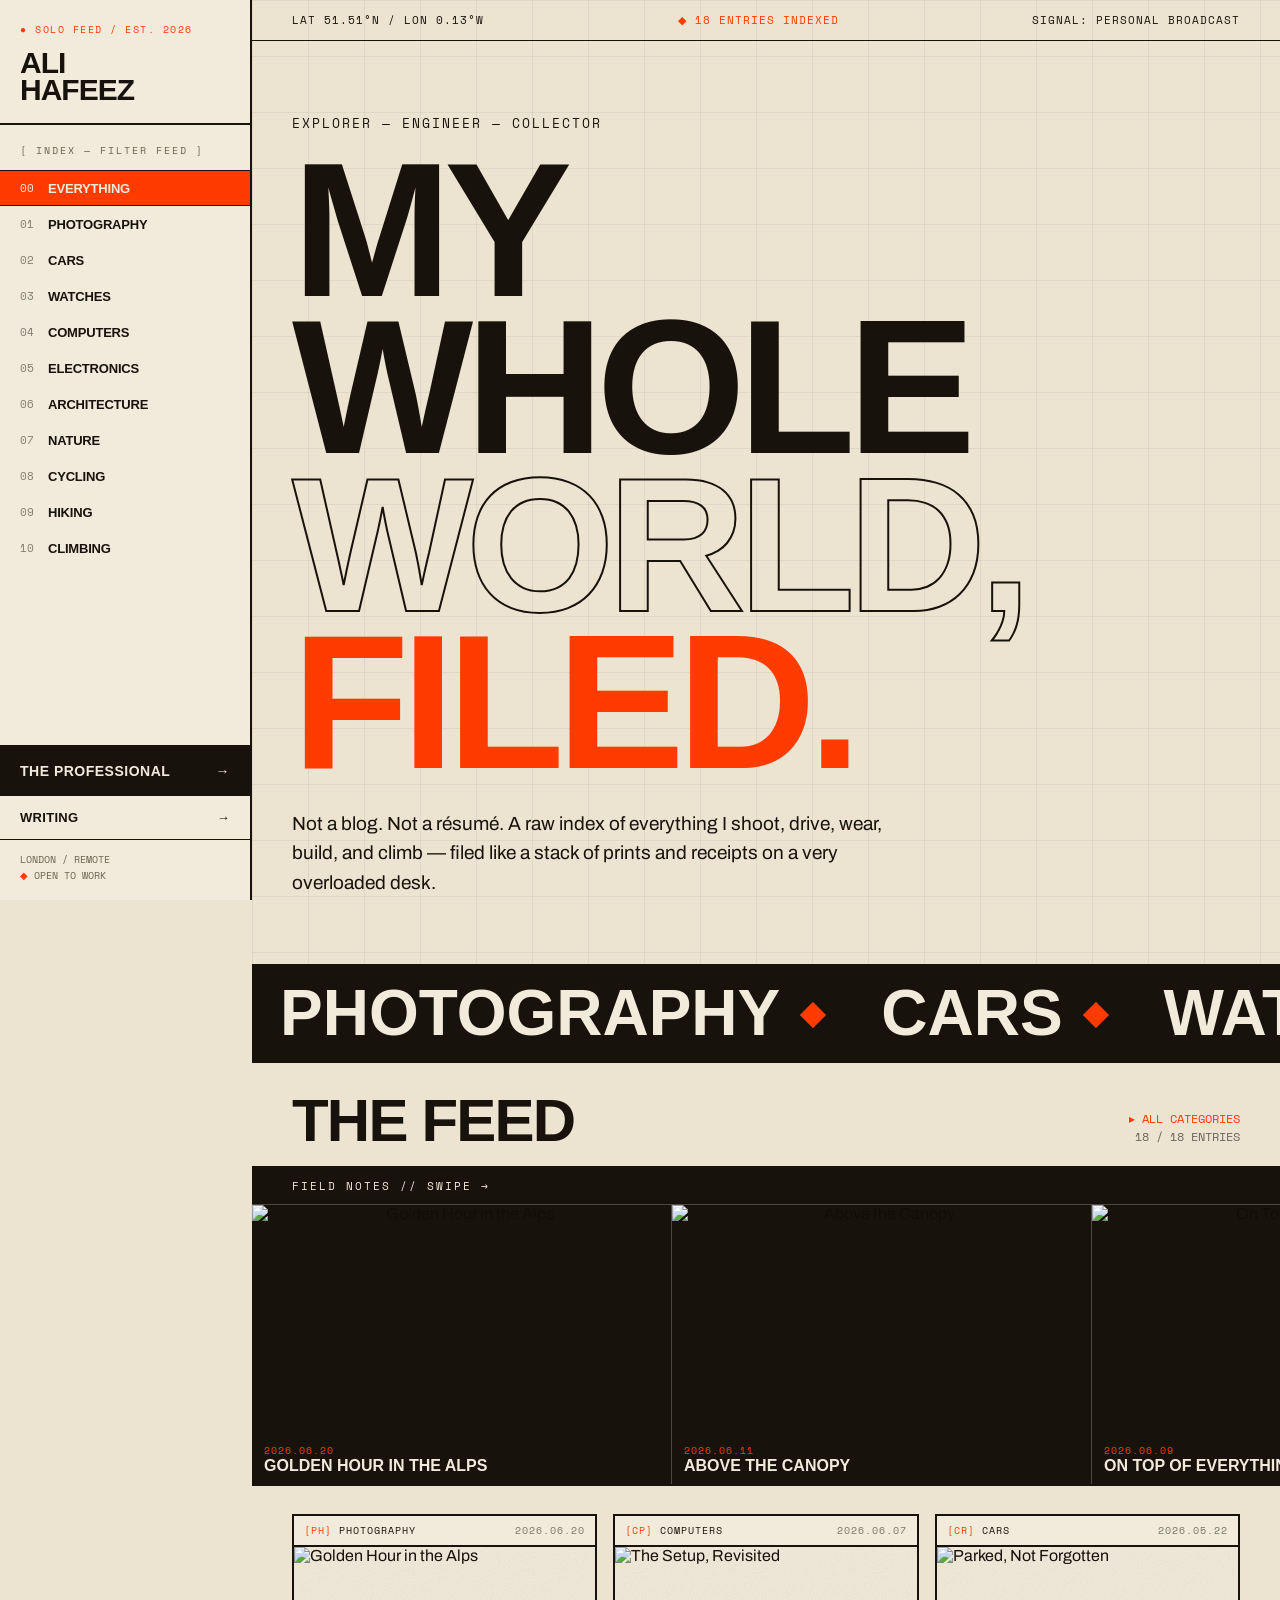
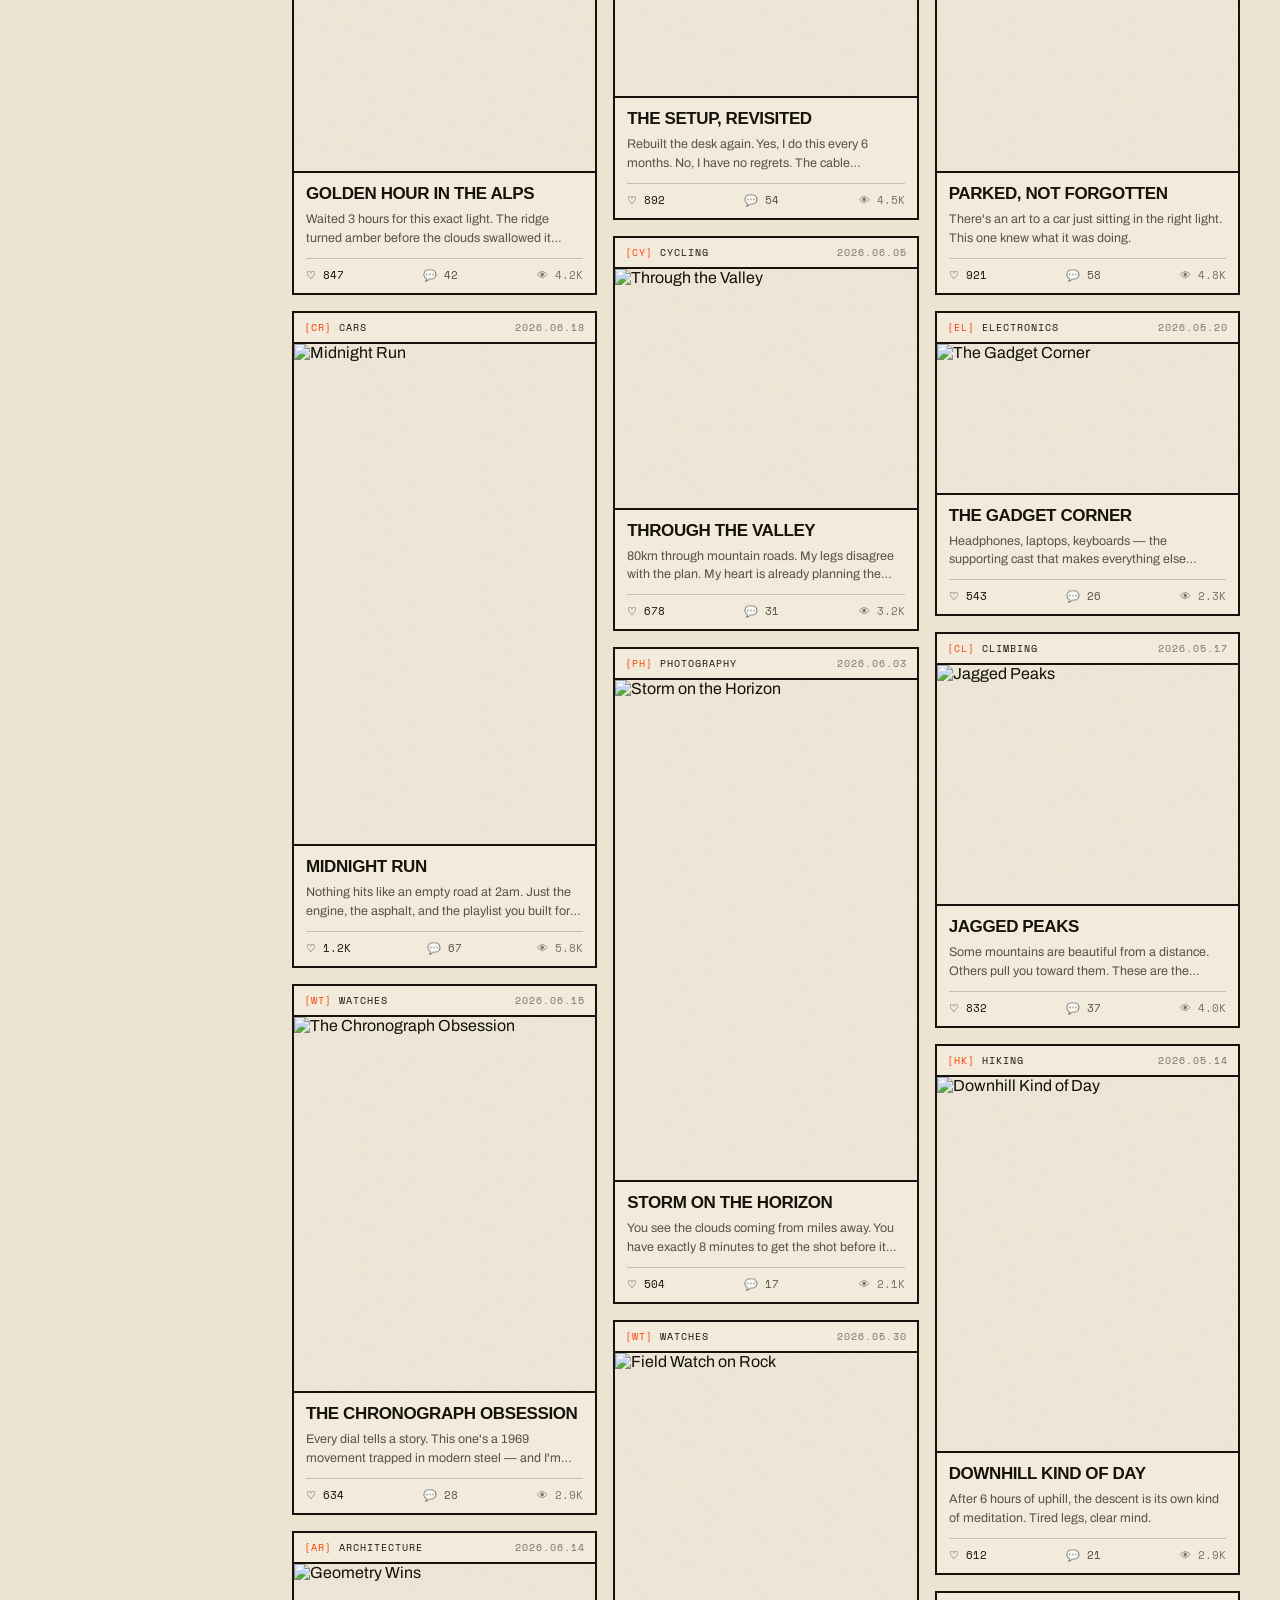
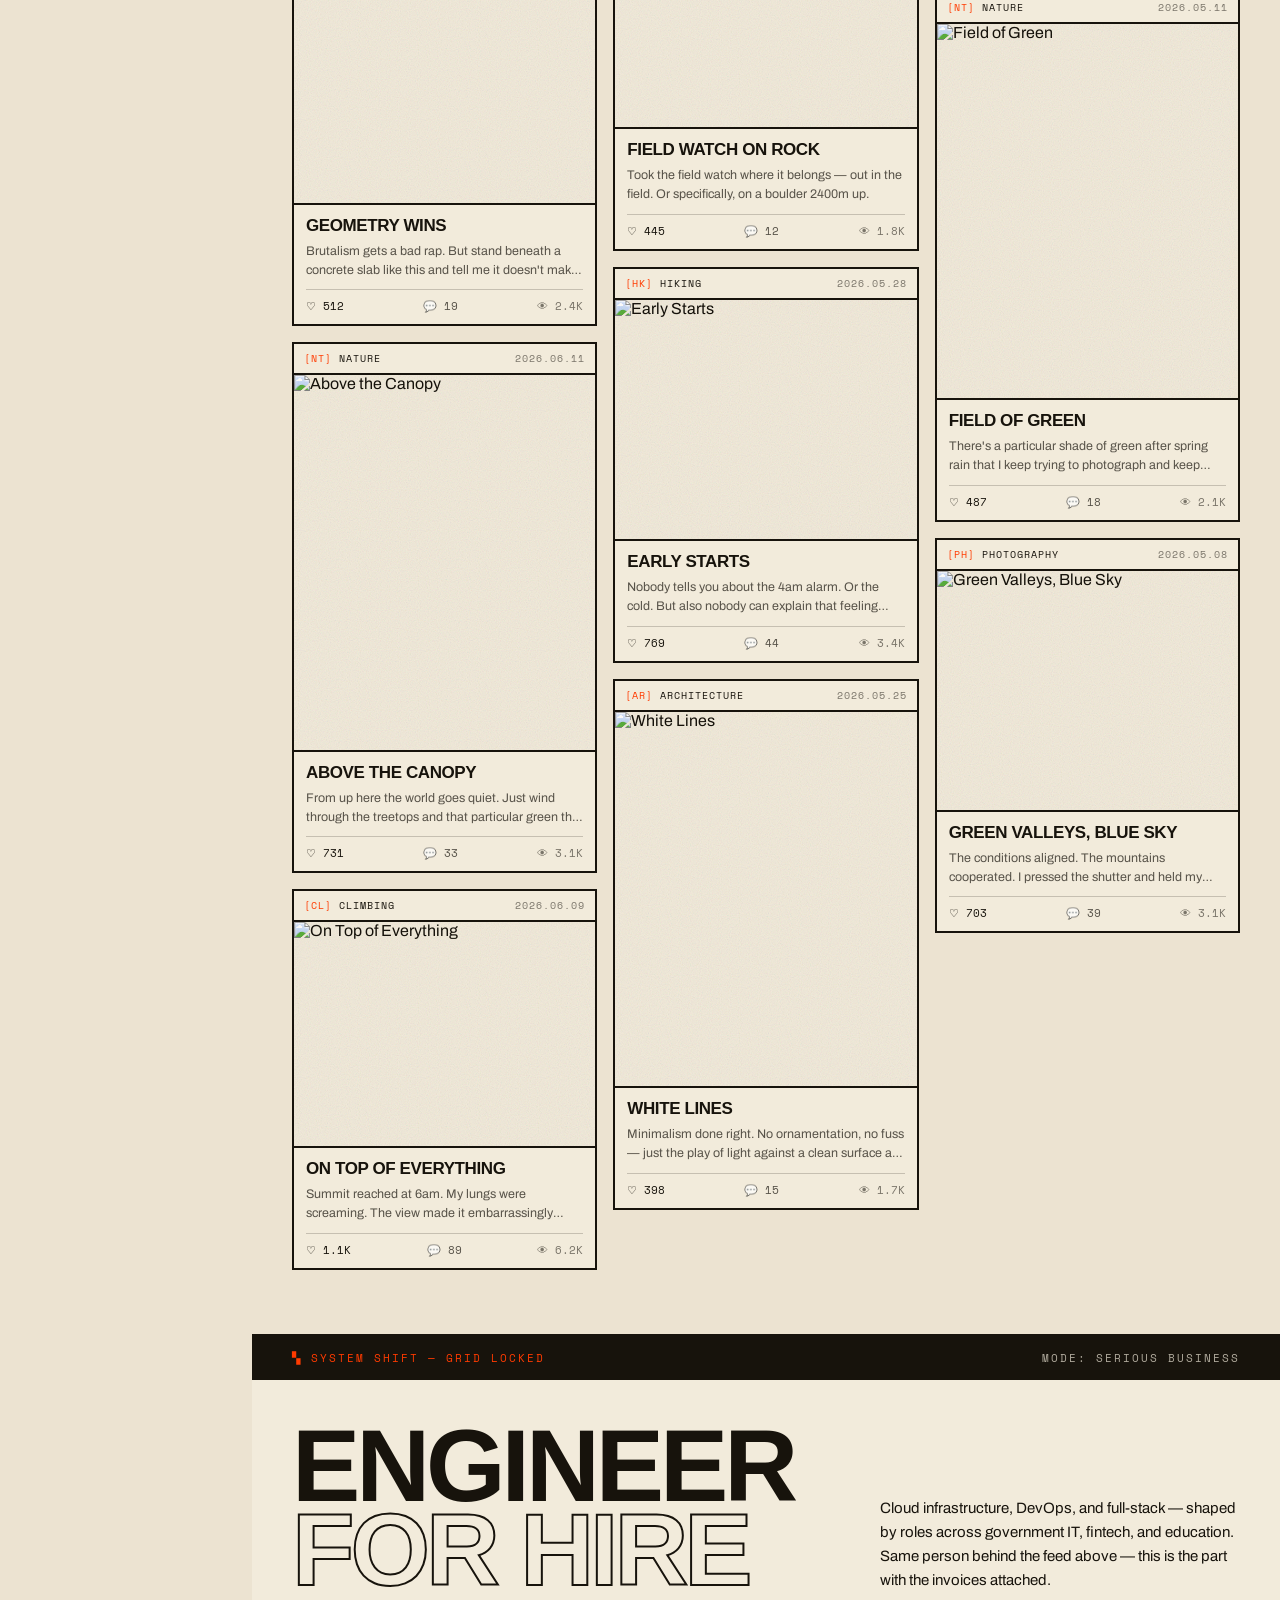
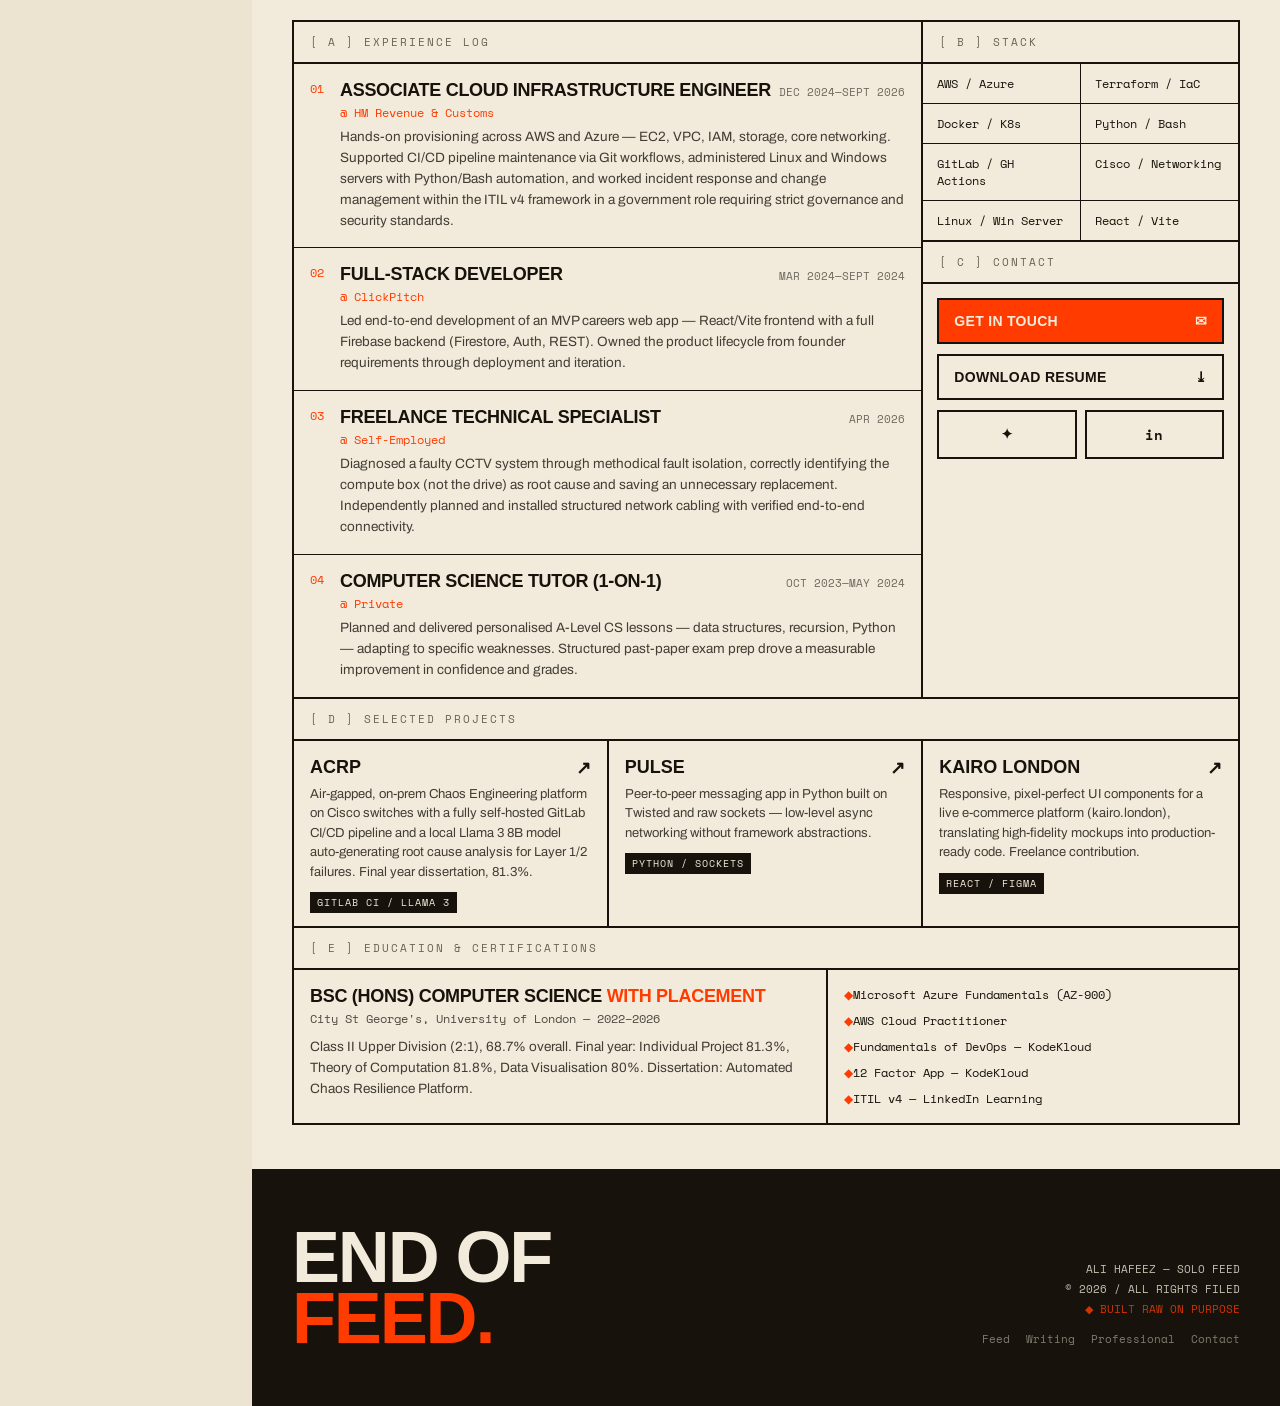
==== commit fb4d2d2f: "Flesh out Professional section with real CV history Updates the experience log, stack, and projects " ====
--- a/index.html
+++ b/index.html
@@ -104,9 +104,9 @@
         <div class="pro-header">
           <h2 class="pro-h2">Engineer<br><span class="outline">for hire</span></h2>
           <p class="pro-lede">
-            Cloud engineer. Full-stack builder. I automate things that break, and
-            design systems that don't. Same person behind the feed above &mdash; this
-            is the part with the invoices attached.
+            Cloud infrastructure, DevOps, and full-stack &mdash; shaped by roles across
+            government IT, fintech, and education. Same person behind the feed
+            above &mdash; this is the part with the invoices attached.
           </p>
         </div>
 
@@ -117,11 +117,11 @@
               <span class="exp-n neon">01</span>
               <div>
                 <div class="exp-top">
-                  <span class="exp-role">Cloud Infrastructure Engineer</span>
-                  <span class="exp-period">DEC 2024&mdash;SEPT 2025</span>
+                  <span class="exp-role">Associate Cloud Infrastructure Engineer</span>
+                  <span class="exp-period">DEC 2024&mdash;SEPT 2026</span>
                 </div>
-                <div class="exp-company neon">@ HMRC</div>
-                <p class="exp-desc">Provisioned and managed scalable cloud infrastructure across AWS and Azure. Maintained CI/CD pipelines, automated server operations, and acted as key technical responder for incidents within the ITIL v4 framework.</p>
+                <div class="exp-company neon">@ HM Revenue &amp; Customs</div>
+                <p class="exp-desc">Hands-on provisioning across AWS and Azure &mdash; EC2, VPC, IAM, storage, core networking. Supported CI/CD pipeline maintenance via Git workflows, administered Linux and Windows servers with Python/Bash automation, and worked incident response and change management within the ITIL v4 framework in a government role requiring strict governance and security standards.</p>
               </div>
             </div>
             <div class="exp-row">
@@ -132,18 +132,29 @@
                   <span class="exp-period">MAR 2024&mdash;SEPT 2024</span>
                 </div>
                 <div class="exp-company neon">@ ClickPitch</div>
-                <p class="exp-desc">Led end-to-end development of an MVP careers web app &mdash; React/Vite frontend with a full Firebase backend. Translated founder requirements directly into a market-ready product.</p>
-              </div>
-            </div>
-            <div class="exp-row exp-row-last">
+                <p class="exp-desc">Led end-to-end development of an MVP careers web app &mdash; React/Vite frontend with a full Firebase backend (Firestore, Auth, REST). Owned the product lifecycle from founder requirements through deployment and iteration.</p>
+              </div>
+            </div>
+            <div class="exp-row">
               <span class="exp-n neon">03</span>
               <div>
                 <div class="exp-top">
-                  <span class="exp-role">CS Tutor</span>
+                  <span class="exp-role">Freelance Technical Specialist</span>
+                  <span class="exp-period">APR 2026</span>
+                </div>
+                <div class="exp-company neon">@ Self-Employed</div>
+                <p class="exp-desc">Diagnosed a faulty CCTV system through methodical fault isolation, correctly identifying the compute box (not the drive) as root cause and saving an unnecessary replacement. Independently planned and installed structured network cabling with verified end-to-end connectivity.</p>
+              </div>
+            </div>
+            <div class="exp-row exp-row-last">
+              <span class="exp-n neon">04</span>
+              <div>
+                <div class="exp-top">
+                  <span class="exp-role">Computer Science Tutor (1-on-1)</span>
                   <span class="exp-period">OCT 2023&mdash;MAY 2024</span>
                 </div>
-                <div class="exp-company neon">@ Private (1-on-1)</div>
-                <p class="exp-desc">Mentored an A-Level student through Python programming and algorithmic thinking. Targeted specific weaknesses with past papers &mdash; measurable grade improvement by end of term.</p>
+                <div class="exp-company neon">@ Private</div>
+                <p class="exp-desc">Planned and delivered personalised A-Level CS lessons &mdash; data structures, recursion, Python &mdash; adapting to specific weaknesses. Structured past-paper exam prep drove a measurable improvement in confidence and grades.</p>
               </div>
             </div>
           </div>
@@ -152,11 +163,13 @@
             <div class="kicker">[ B ] STACK</div>
             <div class="stack-grid">
               <div class="stack-item">AWS / Azure</div>
-              <div class="stack-item">React / Vite</div>
-              <div class="stack-item">Python / Linux</div>
-              <div class="stack-item">CI/CD Pipelines</div>
-              <div class="stack-item stack-nb">JavaScript</div>
-              <div class="stack-item stack-nb">Networking</div>
+              <div class="stack-item">Terraform / IaC</div>
+              <div class="stack-item">Docker / K8s</div>
+              <div class="stack-item">Python / Bash</div>
+              <div class="stack-item">GitLab / GH Actions</div>
+              <div class="stack-item">Cisco / Networking</div>
+              <div class="stack-item stack-nb">Linux / Win Server</div>
+              <div class="stack-item stack-nb">React / Vite</div>
             </div>
             <div class="kicker">[ C ] CONTACT</div>
             <div class="contact-list">
@@ -182,8 +195,8 @@
             <div class="proj-row">
               <a href="#" class="proj-card">
                 <div class="proj-top"><span>ACRP</span><span class="icon-arrow" aria-hidden="true"></span></div>
-                <p>Air-gapped chaos engineering platform on Cisco switches with a local Llama 3 model for automated root cause analysis. Final year dissertation.</p>
-                <span class="proj-tag">CHAOS ENG / LLAMA 3</span>
+                <p>Air-gapped, on-prem Chaos Engineering platform on Cisco switches with a fully self-hosted GitLab CI/CD pipeline and a local Llama 3 8B model auto-generating root cause analysis for Layer 1/2 failures. Final year dissertation, 81.3%.</p>
+                <span class="proj-tag">GITLAB CI / LLAMA 3</span>
               </a>
               <a href="#" class="proj-card">
                 <div class="proj-top"><span>Pulse</span><span class="icon-arrow" aria-hidden="true"></span></div>
@@ -192,9 +205,27 @@
               </a>
               <a href="#" class="proj-card">
                 <div class="proj-top"><span>Kairo London</span><span class="icon-arrow" aria-hidden="true"></span></div>
-                <p>Responsive UI components for a live e-commerce platform from Figma mockups. Freelance contribution.</p>
+                <p>Responsive, pixel-perfect UI components for a live e-commerce platform (kairo.london), translating high-fidelity mockups into production-ready code. Freelance contribution.</p>
                 <span class="proj-tag">REACT / FIGMA</span>
               </a>
+            </div>
+          </div>
+
+          <div class="pro-edu">
+            <div class="kicker">[ E ] EDUCATION &amp; CERTIFICATIONS</div>
+            <div class="edu-row">
+              <div class="edu-col">
+                <div class="edu-degree">BSc (Hons) Computer Science <span class="neon">with Placement</span></div>
+                <div class="edu-school">City St George's, University of London &mdash; 2022&ndash;2026</div>
+                <p class="edu-detail">Class II Upper Division (2:1), 68.7% overall. Final year: Individual Project 81.3%, Theory of Computation 81.8%, Data Visualisation 80%. Dissertation: Automated Chaos Resilience Platform.</p>
+              </div>
+              <div class="edu-col edu-certs">
+                <span>Microsoft Azure Fundamentals (AZ-900)</span>
+                <span>AWS Cloud Practitioner</span>
+                <span>Fundamentals of DevOps &mdash; KodeKloud</span>
+                <span>12 Factor App &mdash; KodeKloud</span>
+                <span>ITIL v4 &mdash; LinkedIn Learning</span>
+              </div>
             </div>
           </div>
         </div>
--- a/style.css
+++ b/style.css
@@ -462,13 +462,15 @@
 .pro-lede { font-family: var(--body); font-size: 15px; line-height: 1.6; max-width: 360px; margin: 0; }
 
 .pro-grid { margin-top: 28px; border: 2px solid var(--ink); display: grid; grid-template-columns: 2fr 1fr; }
-.pro-proj { grid-column: 1 / -1; }
+.pro-proj, .pro-edu { grid-column: 1 / -1; }
 
 @media (max-width: 900px) {
   .pro-grid { grid-template-columns: 1fr; }
   .pro-exp { border-right: none !important; border-bottom: 2px solid var(--ink); }
   .proj-row { grid-template-columns: 1fr !important; }
   .proj-card { border-right: none !important; border-bottom: 2px solid var(--ink); }
+  .edu-row { grid-template-columns: 1fr !important; }
+  .edu-col:first-child { border-right: none !important; border-bottom: 2px solid var(--ink); }
 }
 
 .kicker {
@@ -524,6 +526,16 @@
 .proj-tag { font-family: var(--mono); font-size: 10px; letter-spacing: 1px; background: var(--ink); color: var(--card); padding: 3px 7px; }
 .proj-card:hover .proj-tag { background: var(--card); color: var(--ink); }
 
+.pro-edu { border-top: 2px solid var(--ink); }
+.edu-row { display: grid; grid-template-columns: 1.3fr 1fr; }
+.edu-col { padding: 16px; }
+.edu-col:first-child { border-right: 2px solid var(--ink); }
+.edu-degree { font-family: var(--exp); font-weight: 800; font-size: 18px; text-transform: uppercase; letter-spacing: -0.3px; }
+.edu-school { font-family: var(--mono); font-size: 12px; margin: 3px 0 10px; opacity: 0.75; }
+.edu-detail { font-family: var(--body); font-size: 13.5px; line-height: 1.55; margin: 0; opacity: 0.8; }
+.edu-certs { display: flex; flex-direction: column; gap: 9px; font-family: var(--mono); font-size: 12px; justify-content: center; }
+.edu-certs span::before { content: "\25C6 "; color: var(--neon); }
+
 /* ─────────────── Footer ─────────────── */
 .site-footer { background: var(--ink); color: var(--card); }
 .footer-inner {
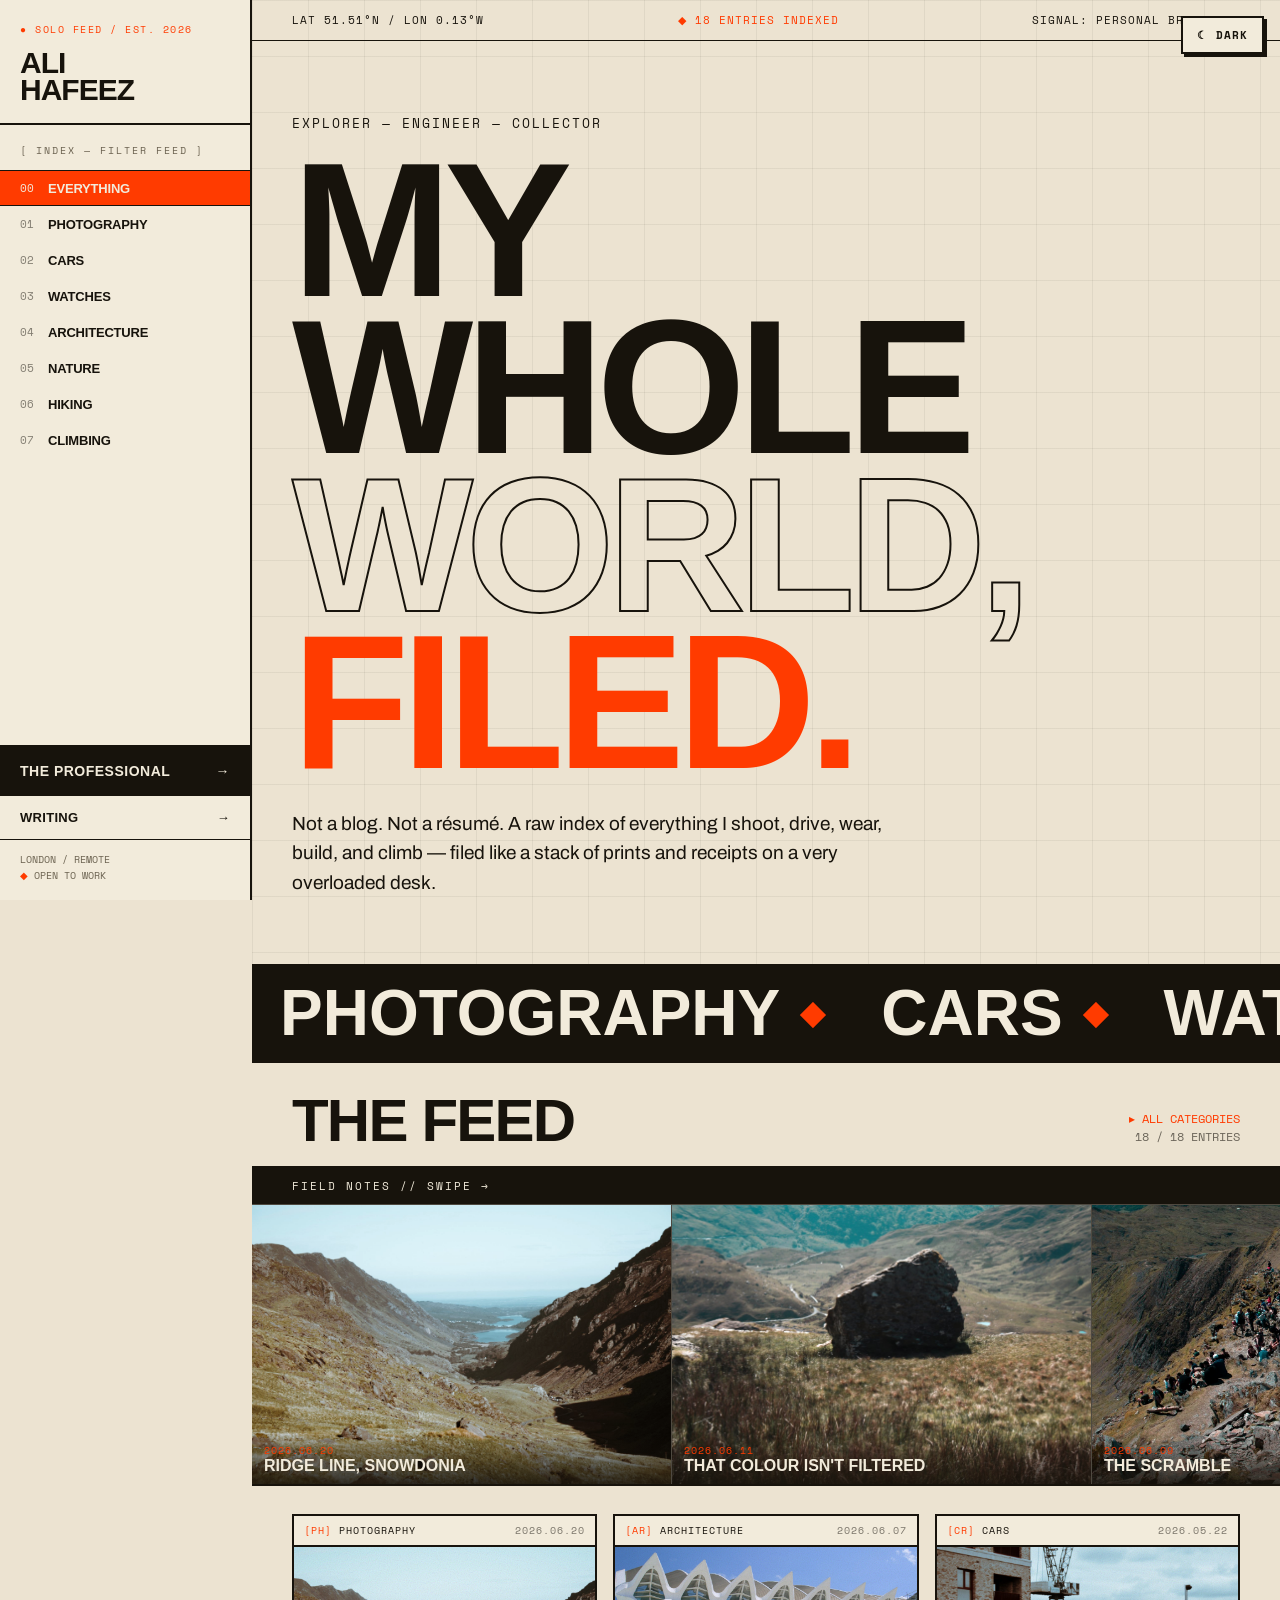
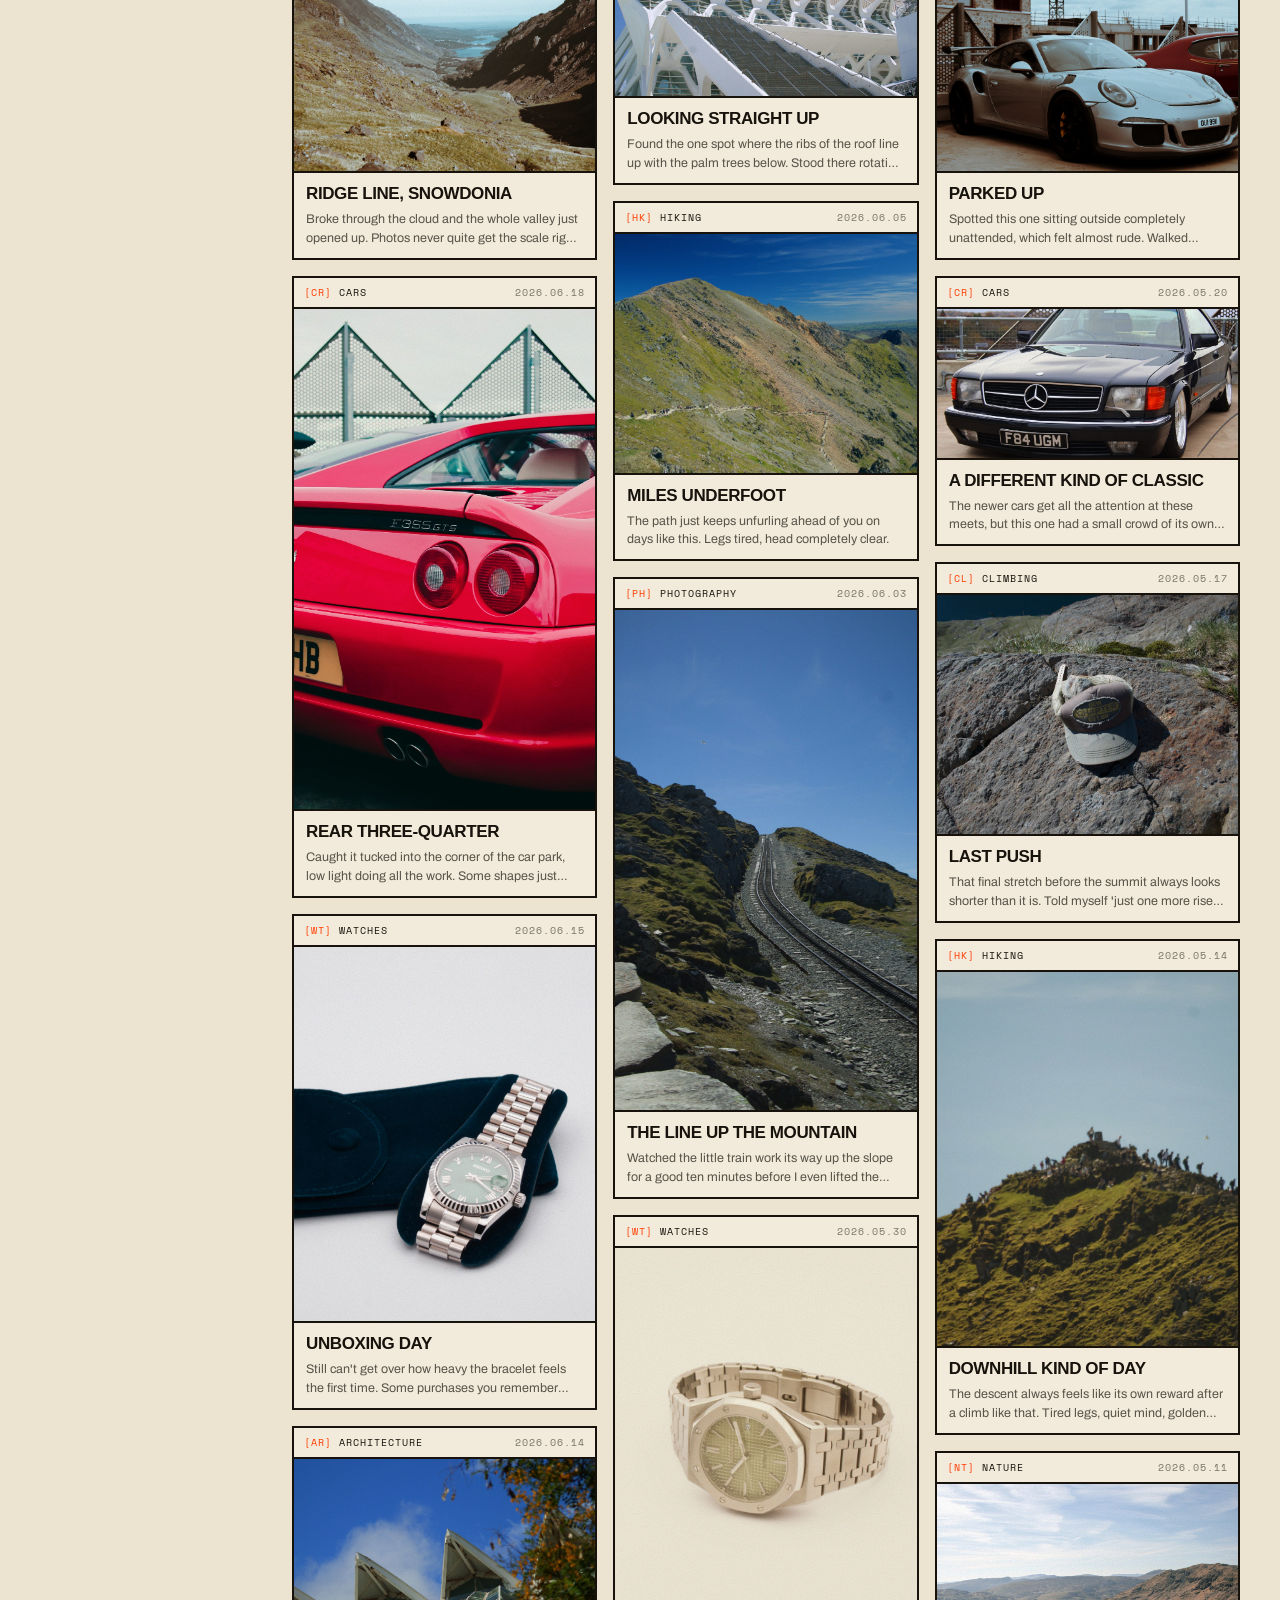
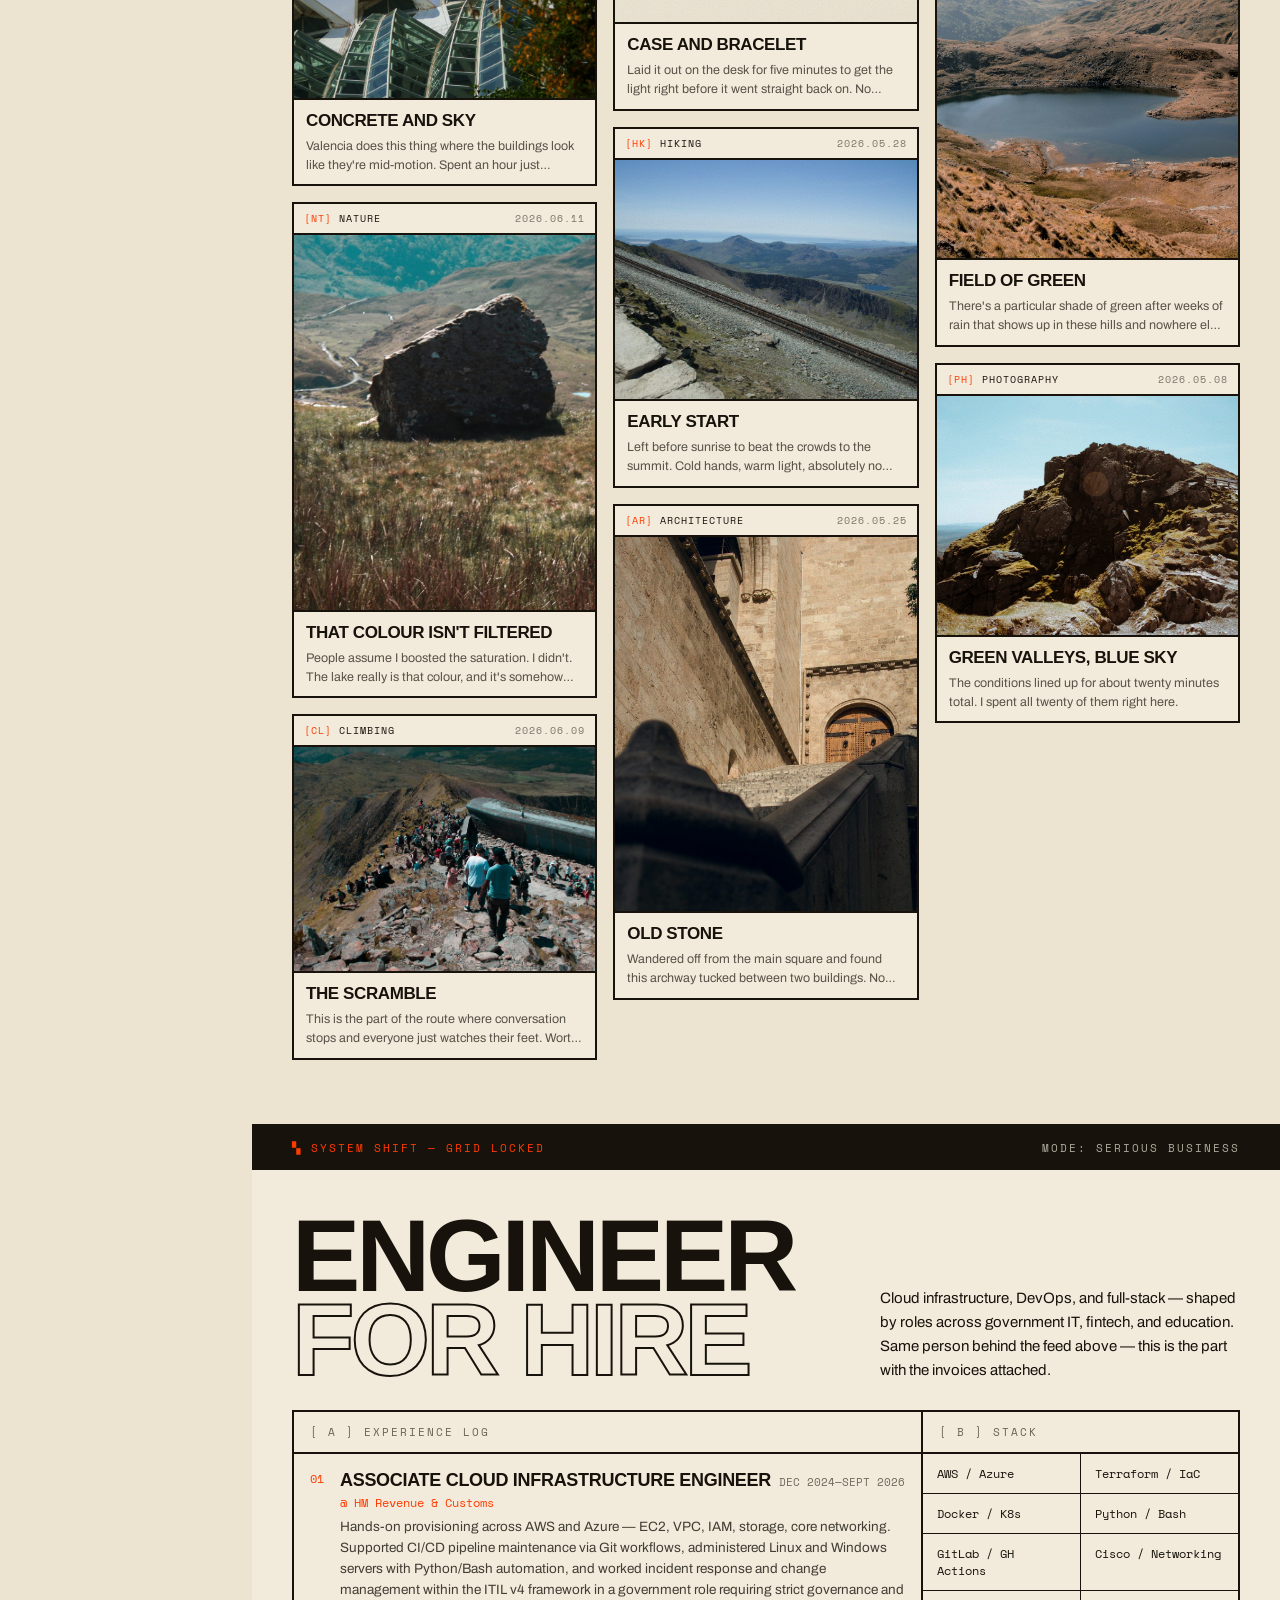
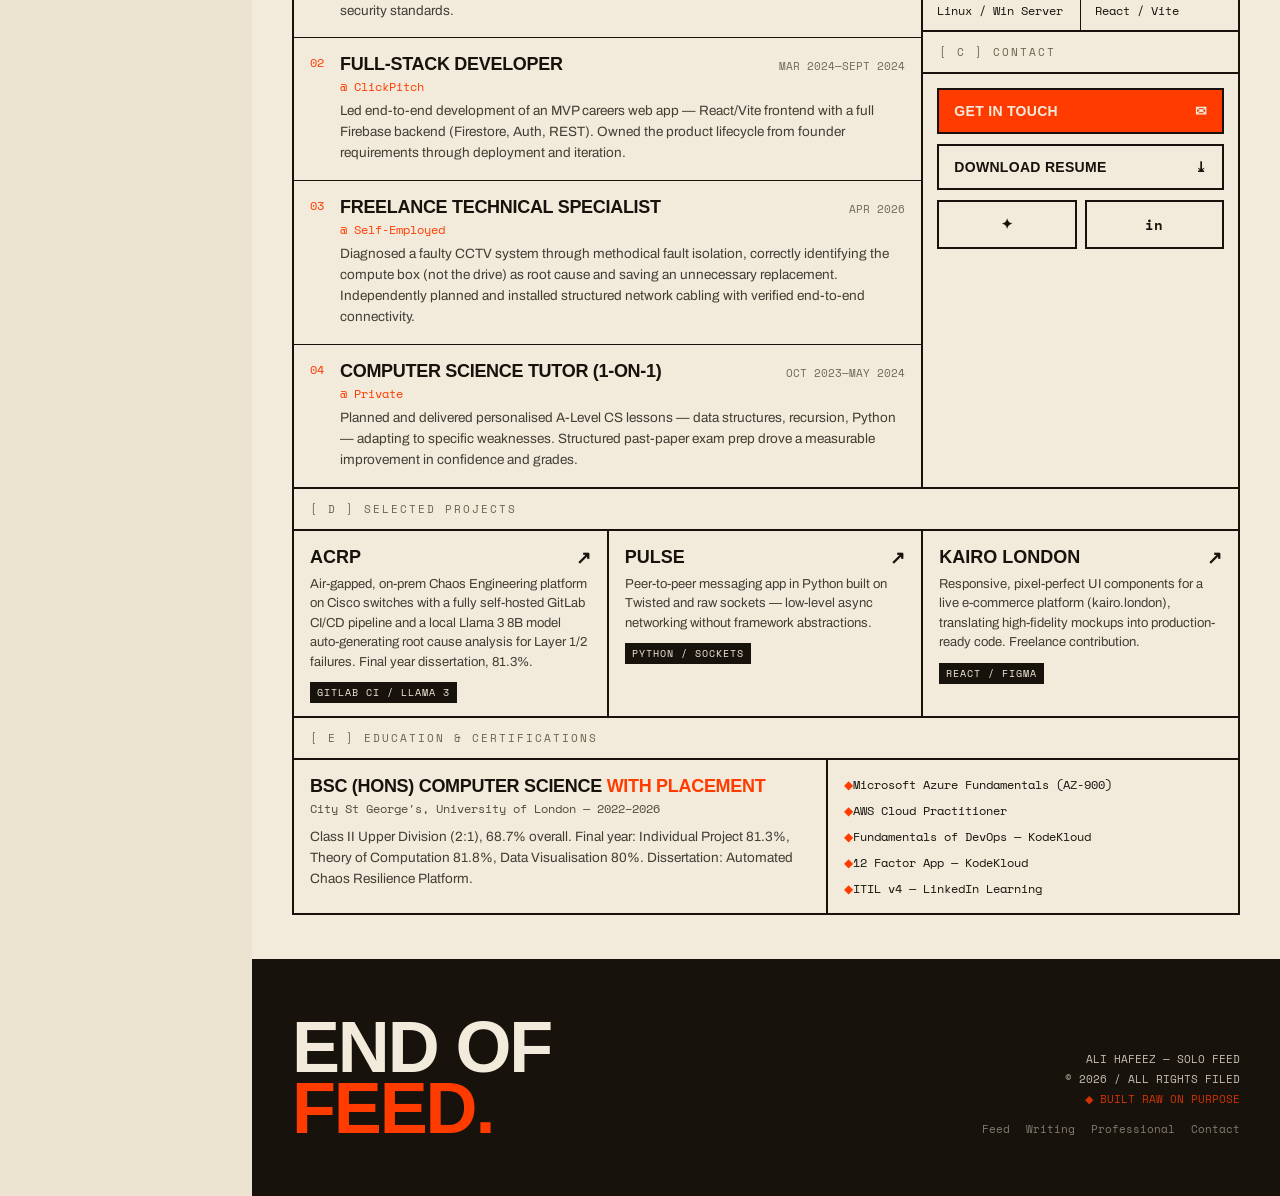
==== commit 61999259: "Remove social-media stats (likes, comments, views) from feed Drops the like button, comment count, a" ====
--- a/index.html
+++ b/index.html
@@ -288,11 +288,6 @@
           <p class="lb-caption" id="lbCaption"></p>
           <div class="lb-tags" id="lbTags"></div>
         </div>
-        <div class="lb-stats">
-          <span>&#9825; <span id="lbLikes"></span></span>
-          <span>&#128172; <span id="lbComments"></span></span>
-          <span>&#128065; <span id="lbViews"></span></span>
-        </div>
       </div>
     </div>
   </div>
--- a/style.css
+++ b/style.css
@@ -9,6 +9,47 @@
   --mono: 'Space Mono', monospace;
   --exp: 'Archivo Expanded', sans-serif;
   --body: 'Archivo', sans-serif;
+}
+
+@media (prefers-color-scheme: dark) {
+  :root:not([data-theme="light"]) {
+    --ink: #ece3d1;
+    --paper: #14110b;
+    --card: #1c170f;
+    --neon: #ff6a3d;
+    --muted: #9a9182;
+  }
+}
+
+:root[data-theme="dark"] {
+  --ink: #ece3d1;
+  --paper: #14110b;
+  --card: #1c170f;
+  --neon: #ff6a3d;
+  --muted: #9a9182;
+}
+
+.theme-toggle {
+  position: fixed;
+  top: 16px;
+  right: 16px;
+  z-index: 990;
+  background: var(--card);
+  color: var(--ink);
+  border: 2px solid var(--ink);
+  font-family: var(--mono);
+  font-size: 11px;
+  font-weight: 700;
+  letter-spacing: 1px;
+  padding: 9px 14px;
+  cursor: pointer;
+  box-shadow: 3px 3px 0 var(--ink);
+}
+
+.theme-toggle:hover { background: var(--neon); color: var(--card); border-color: var(--neon); }
+
+@media (max-width: 999px) {
+  .theme-toggle { top: auto; bottom: 96px; right: 12px; padding: 8px 12px; }
 }
 
 * { box-sizing: border-box; }
@@ -420,18 +461,6 @@
 }
 .post-card:hover .post-caption { opacity: 0.85; }
 
-.post-stats {
-  display: flex; align-items: center; justify-content: space-between; margin-top: 2px; padding-top: 8px;
-  border-top: 1px solid rgba(23,19,12,0.2);
-  font-family: var(--mono); font-size: 11px;
-}
-.post-card:hover .post-stats { border-top-color: rgba(242,235,219,0.25); }
-
-.post-like { display: inline-flex; align-items: center; gap: 5px; background: none; border: none; cursor: pointer; color: inherit; font-family: var(--mono); font-size: 11px; padding: 0; }
-.post-like.liked { color: var(--neon); }
-.post-comments, .post-views { display: inline-flex; align-items: center; gap: 5px; opacity: 0.7; }
-.post-views { opacity: 0.55; }
-
 /* Aspect ratios by card size */
 .size-sm .post-img-wrap { aspect-ratio: 4 / 5; }
 .size-tall .post-img-wrap { aspect-ratio: 3 / 5; }
@@ -646,10 +675,6 @@
 .lb-tags { display: flex; flex-wrap: wrap; gap: 6px; }
 .lb-tags span { font-family: var(--mono); font-size: 11px; border: 1px solid var(--ink); padding: 3px 8px; }
 
-.lb-stats { display: flex; border-top: 2px solid var(--ink); font-family: var(--mono); font-size: 12px; }
-.lb-stats span { flex: 1; display: flex; align-items: center; justify-content: center; gap: 6px; padding: 12px 0; border-right: 1px solid var(--ink); }
-.lb-stats span:last-child { border-right: none; }
-
 @media (max-width: 720px) {
   .lb-panel { grid-template-columns: 1fr !important; max-height: 90vh; }
   .lb-img-wrap { border-right: none !important; border-bottom: 2px solid var(--ink); max-height: 40vh; }
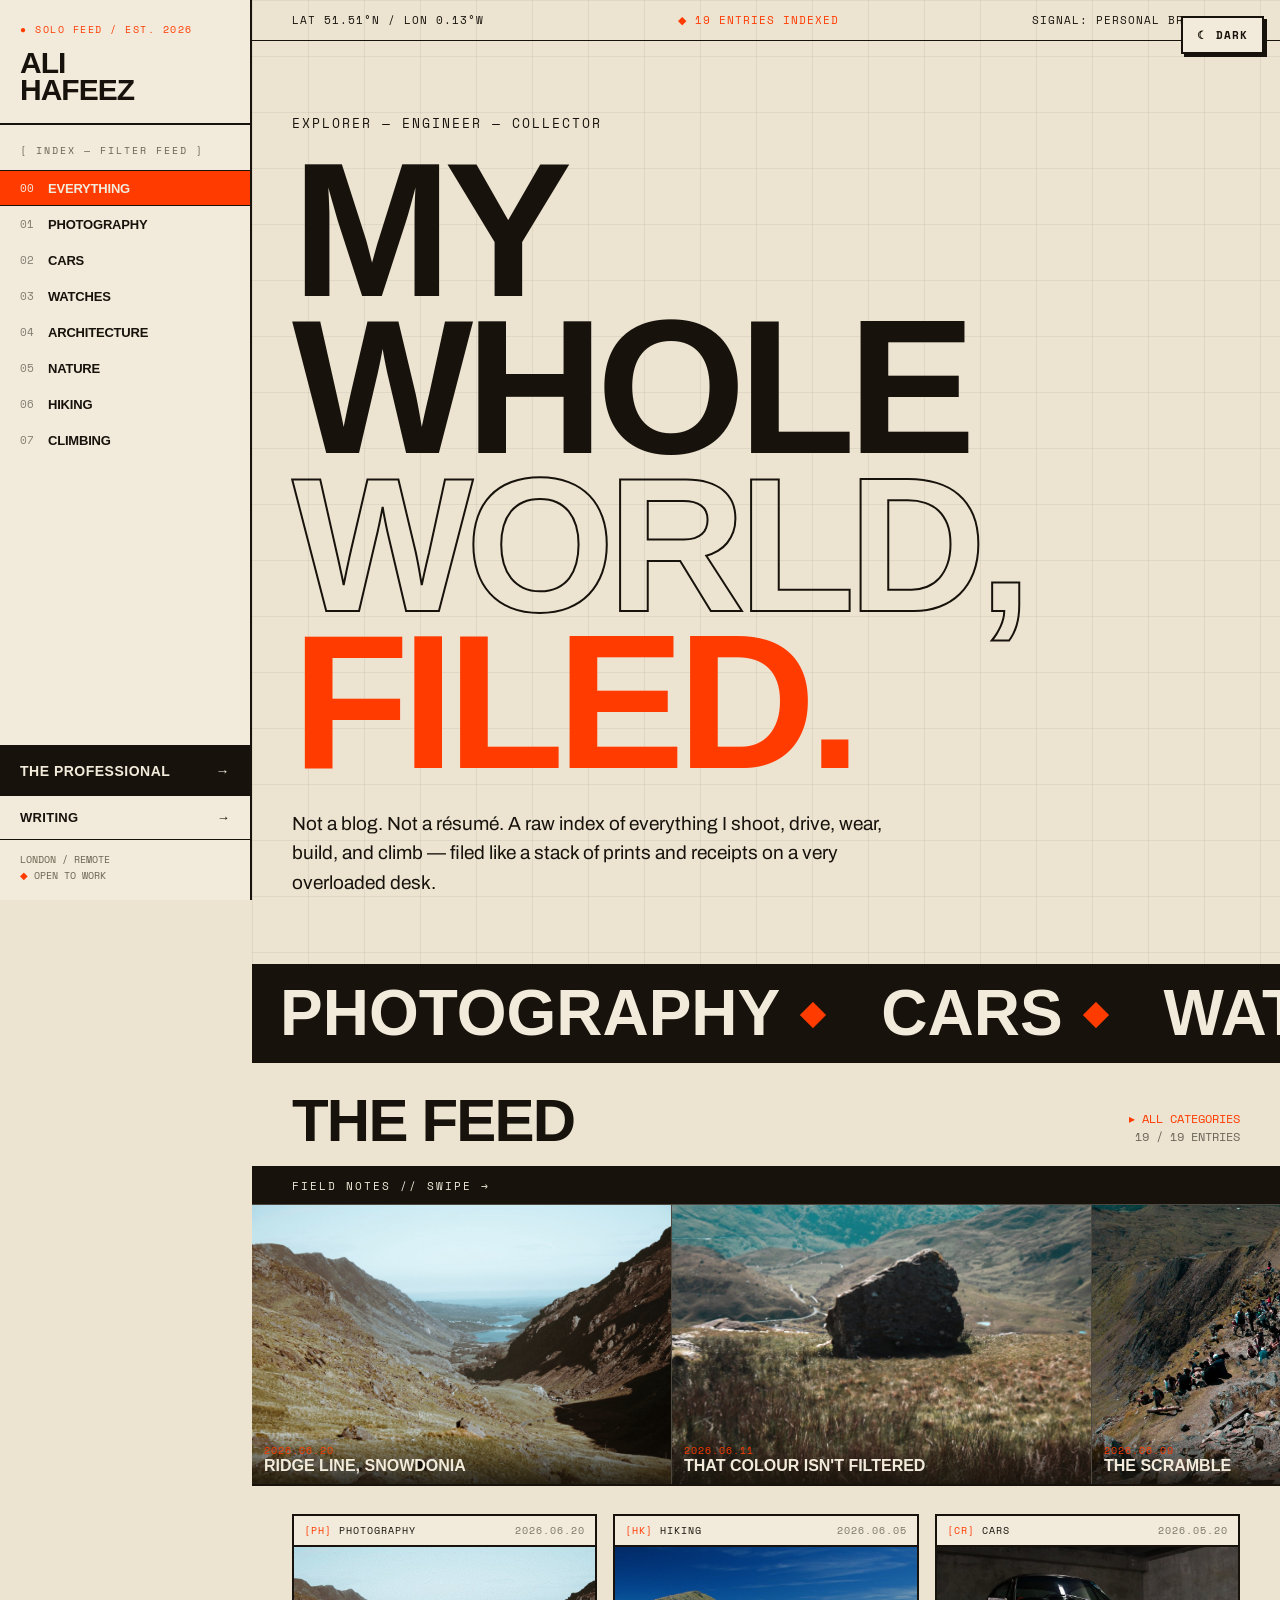
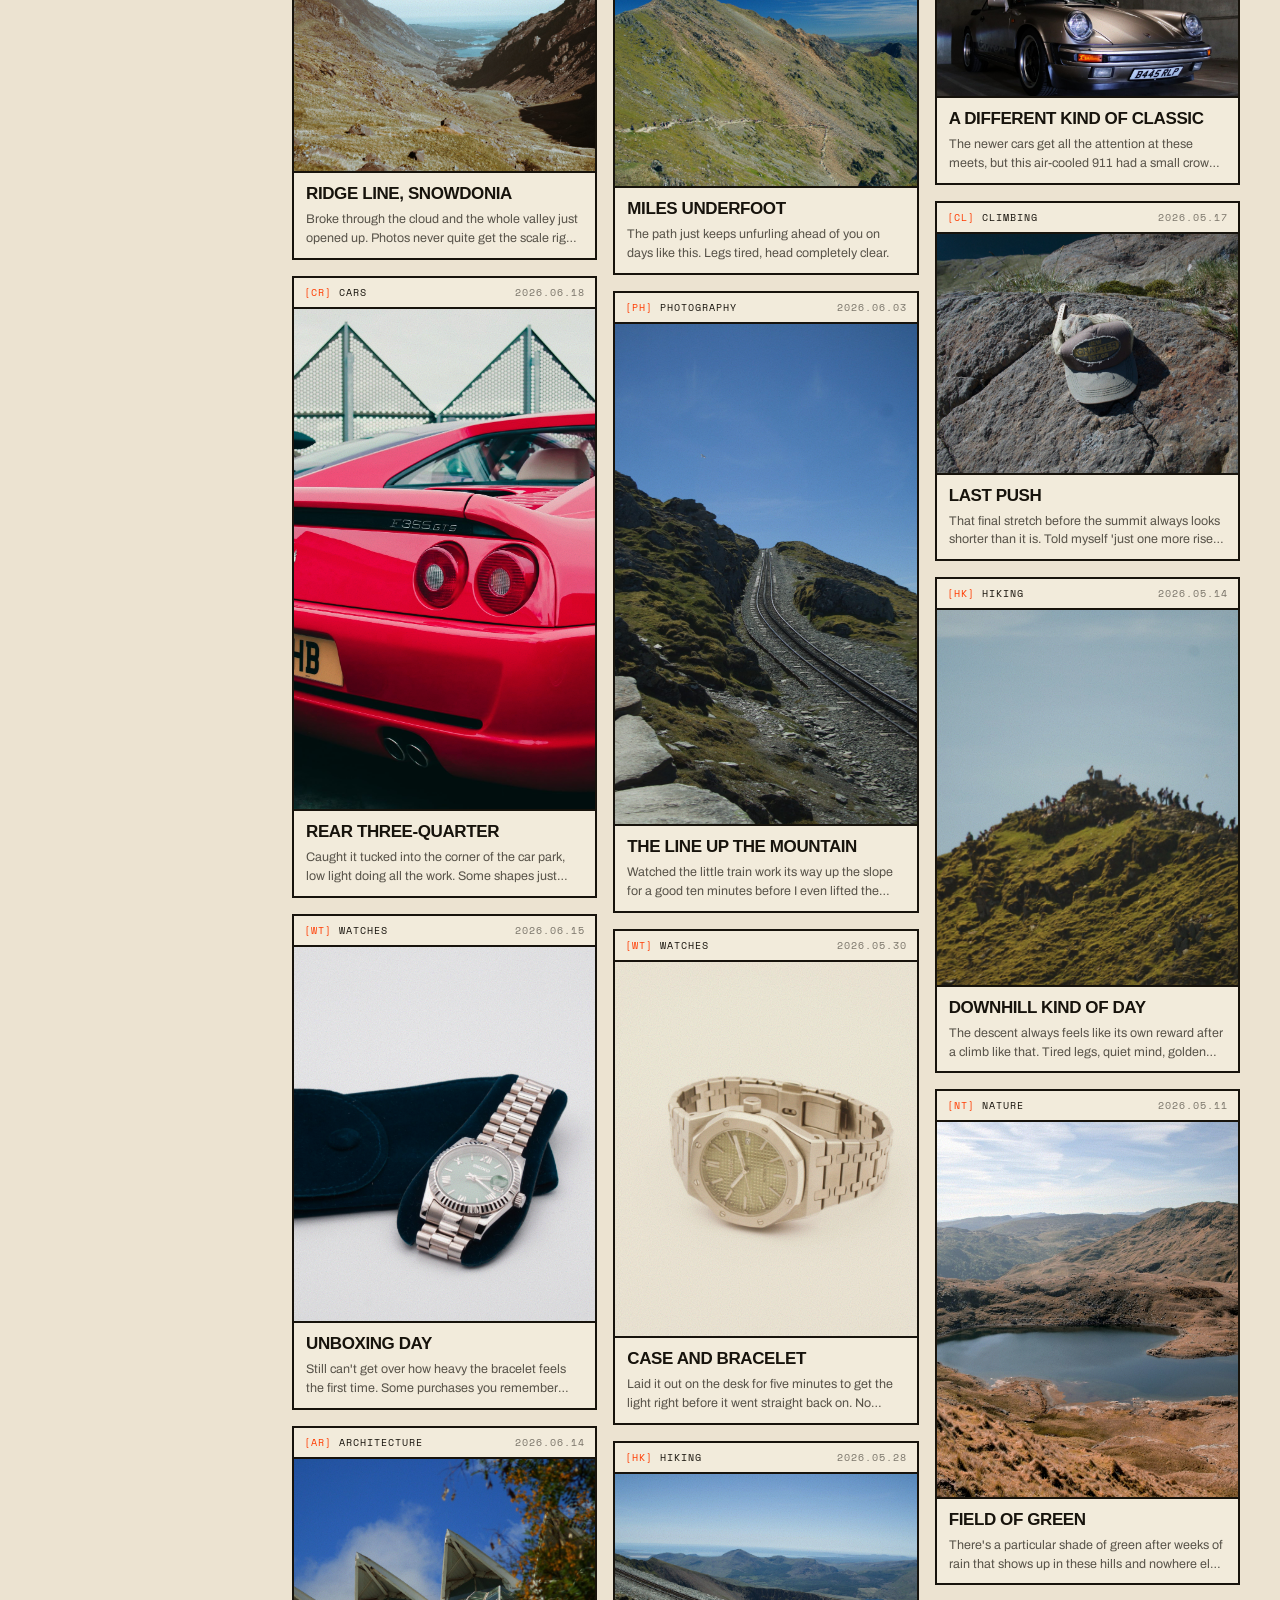
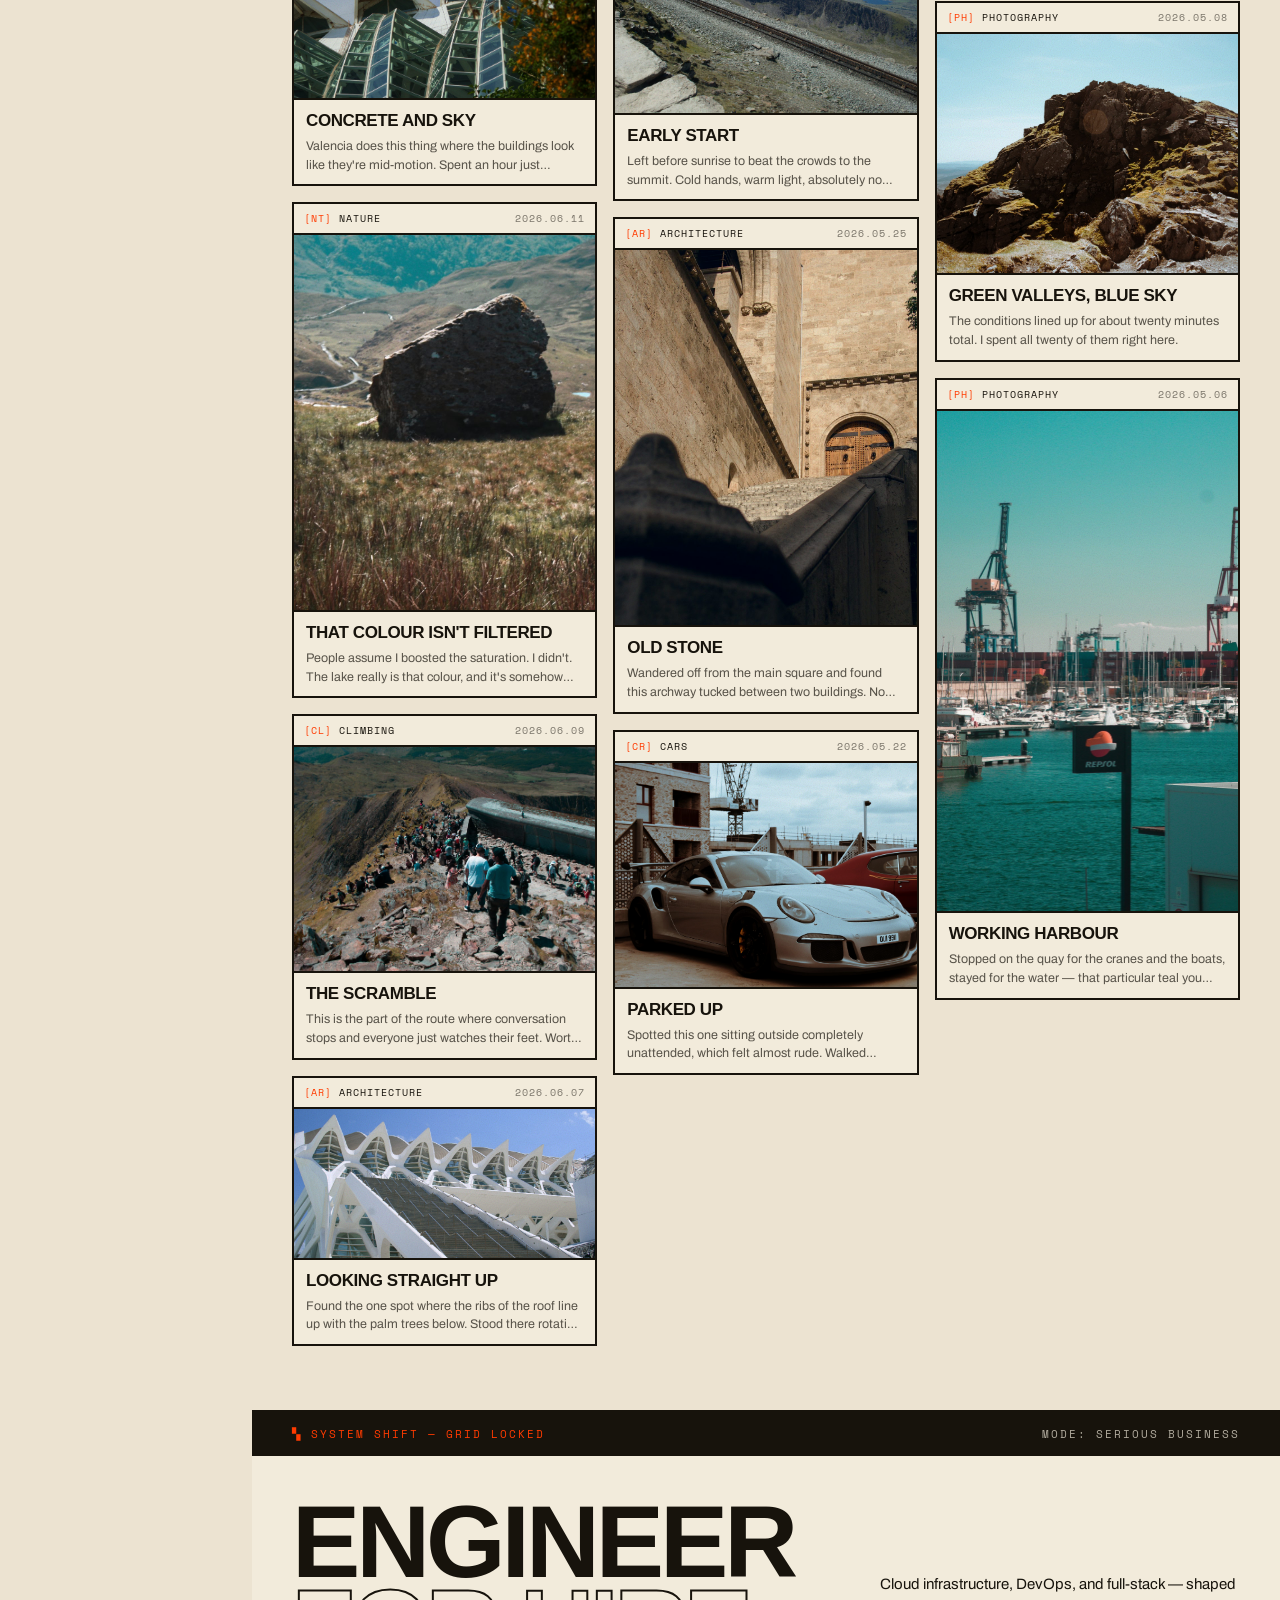
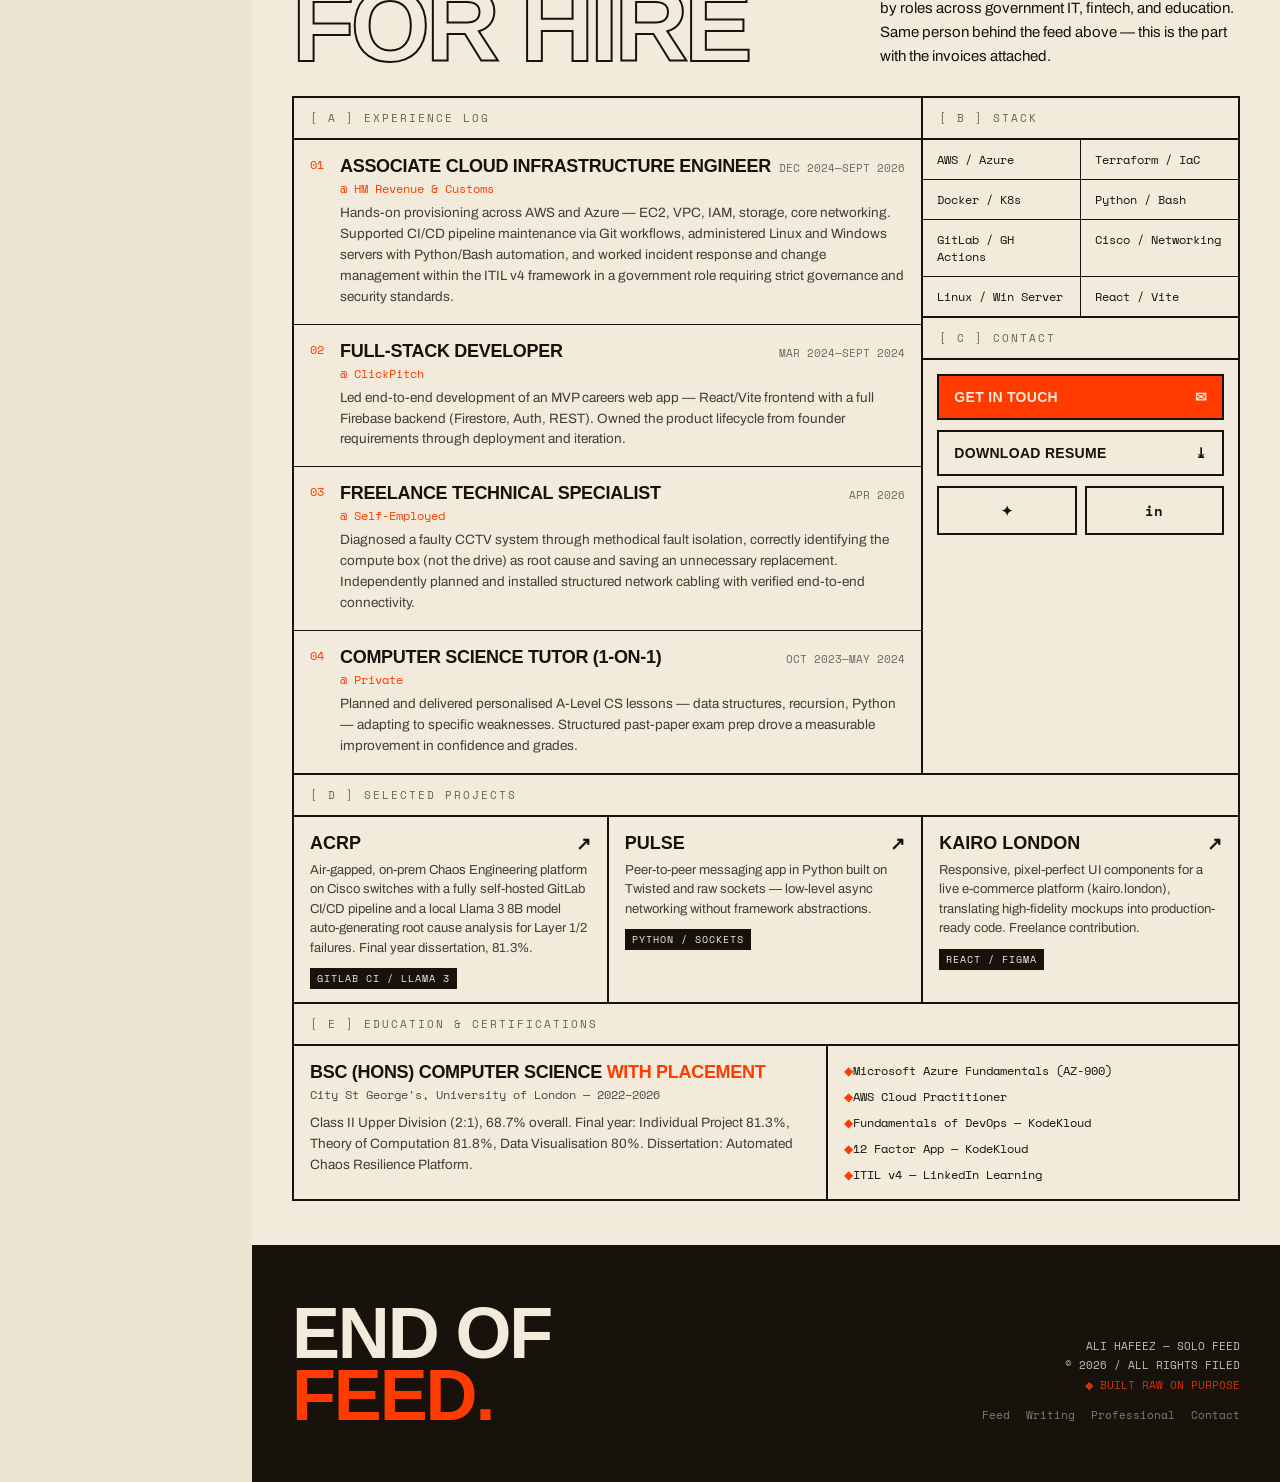
==== commit 338c295a: "Swap Mercedes for the classic 911, add a seaside harbour shot Replaces the 560SEC in the "classic" c" ====
--- a/index.html
+++ b/index.html
@@ -50,7 +50,7 @@
     <section class="hero" id="hero">
       <div class="hero-meta-strip">
         <span>LAT 51.51&deg;N / LON 0.13&deg;W</span>
-        <span class="neon">&#9670; 18 ENTRIES INDEXED</span>
+        <span class="neon">&#9670; 19 ENTRIES INDEXED</span>
         <span class="hero-meta-hide">SIGNAL: PERSONAL BROADCAST</span>
       </div>
 
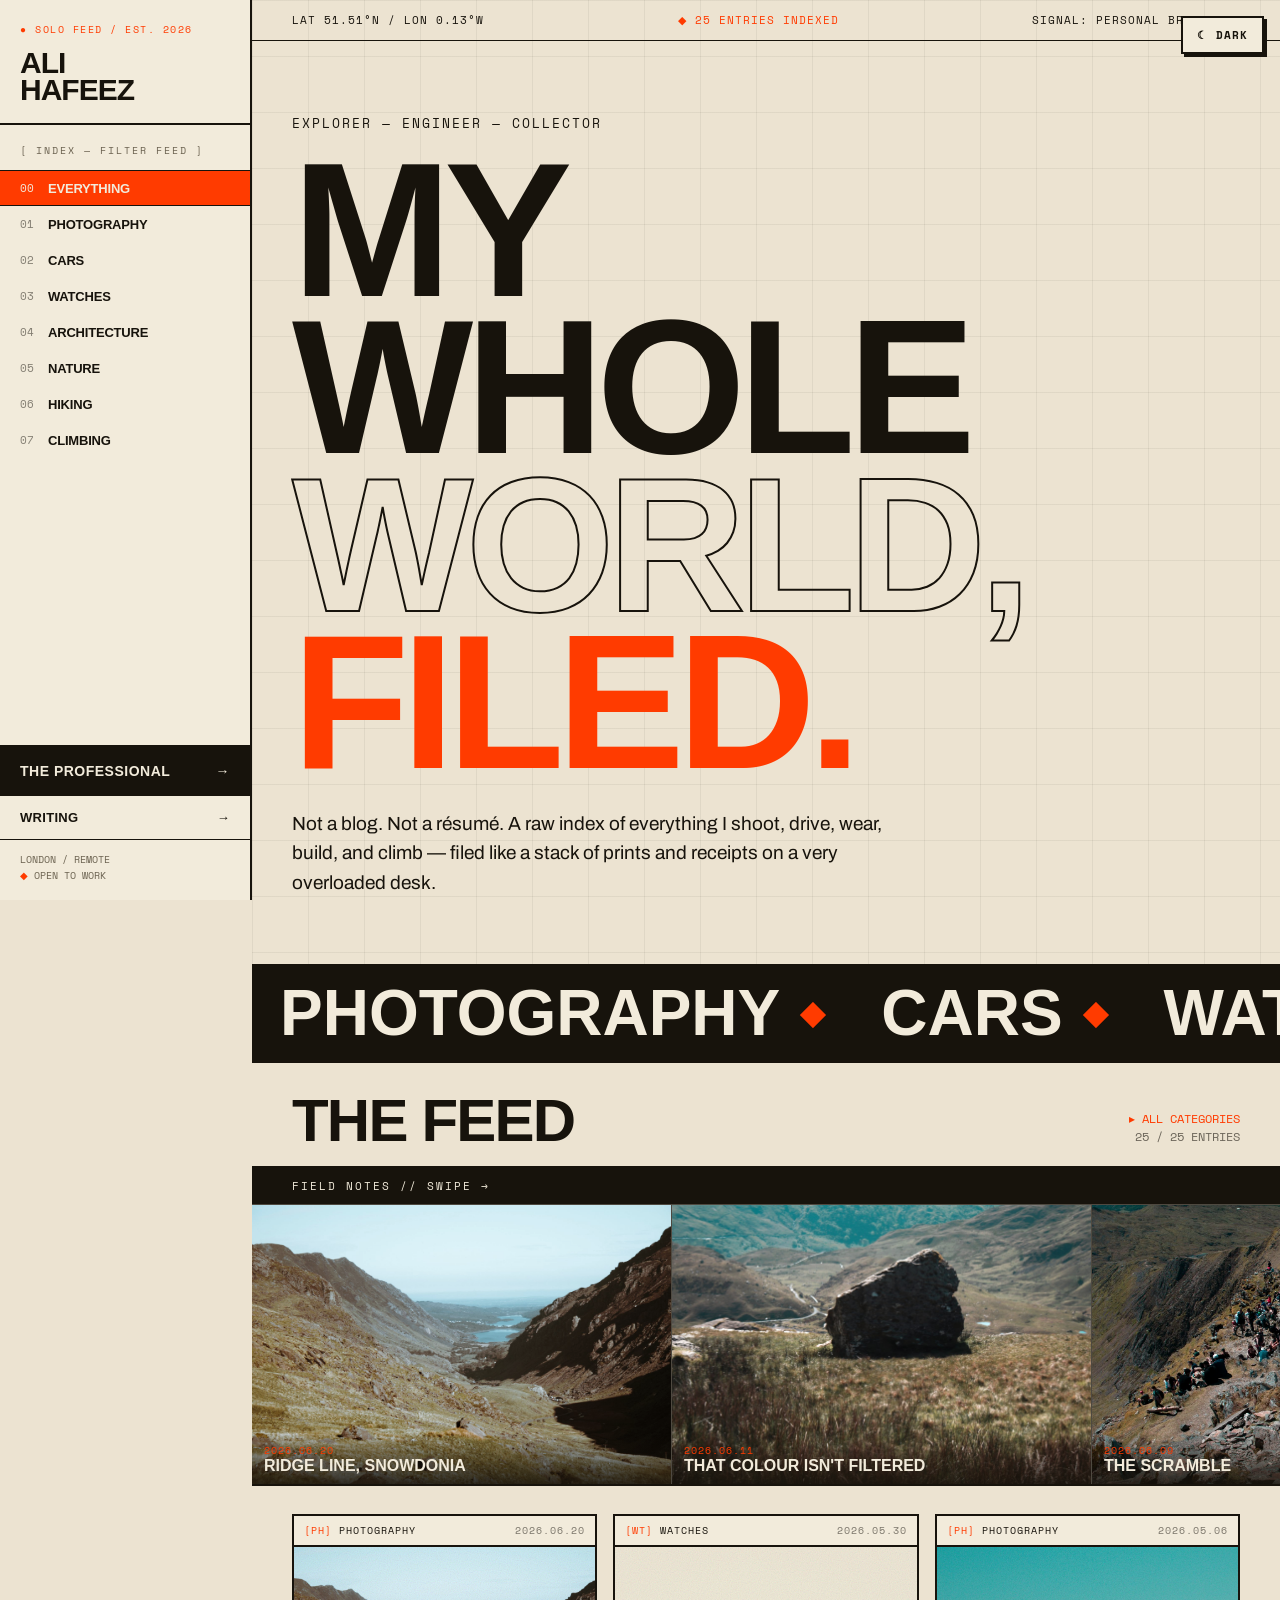
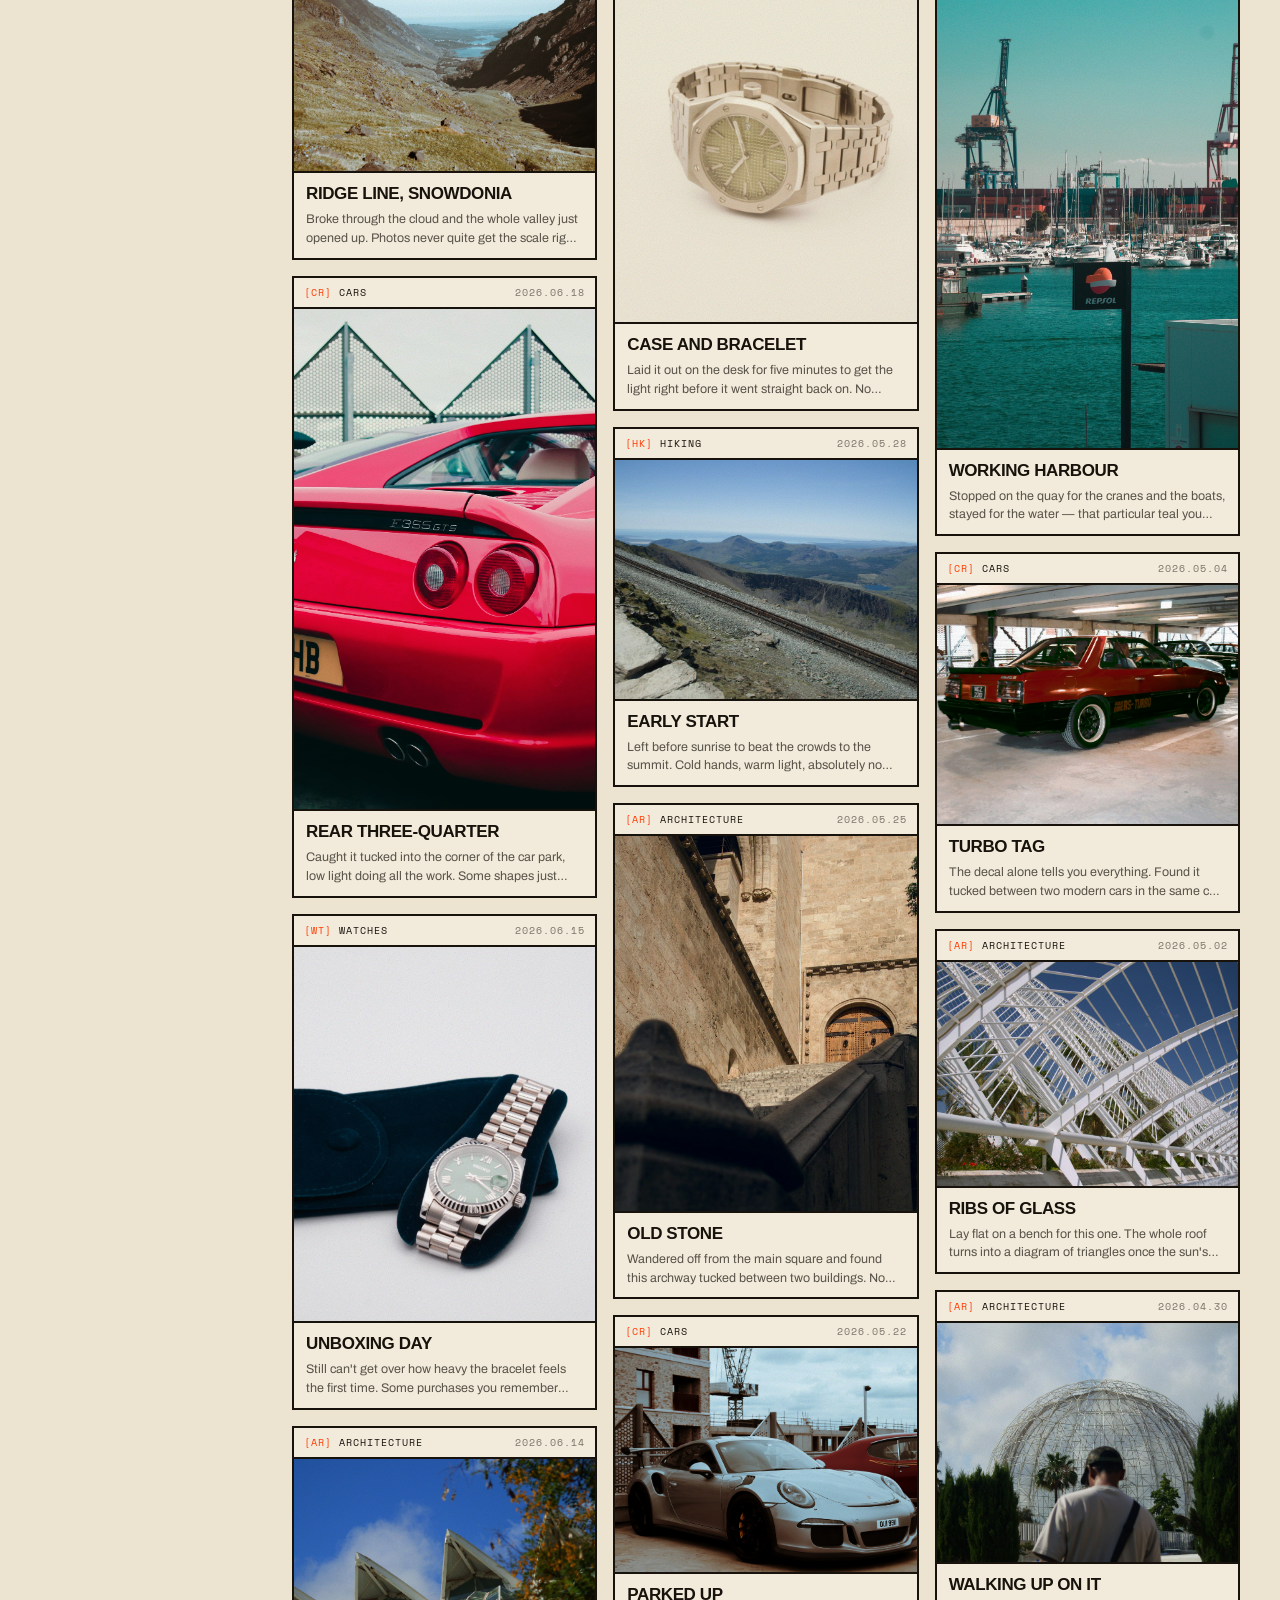
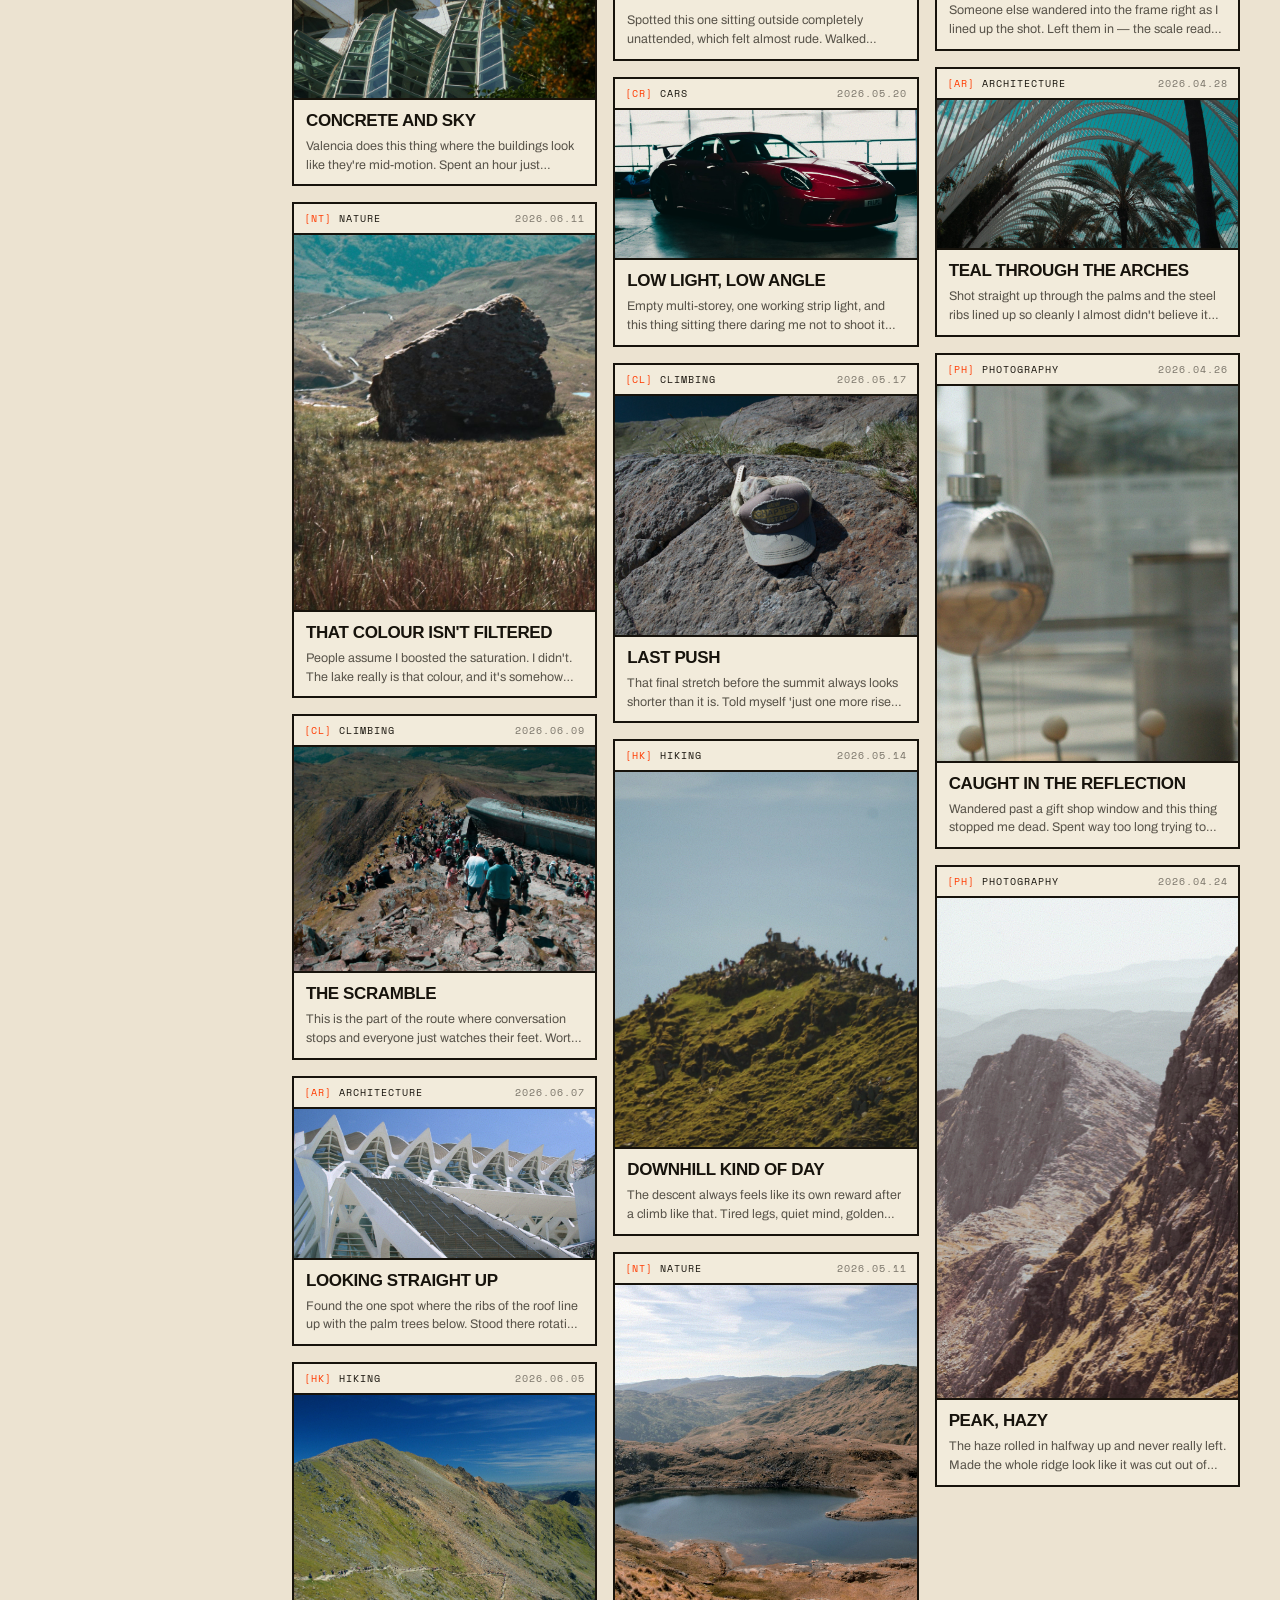
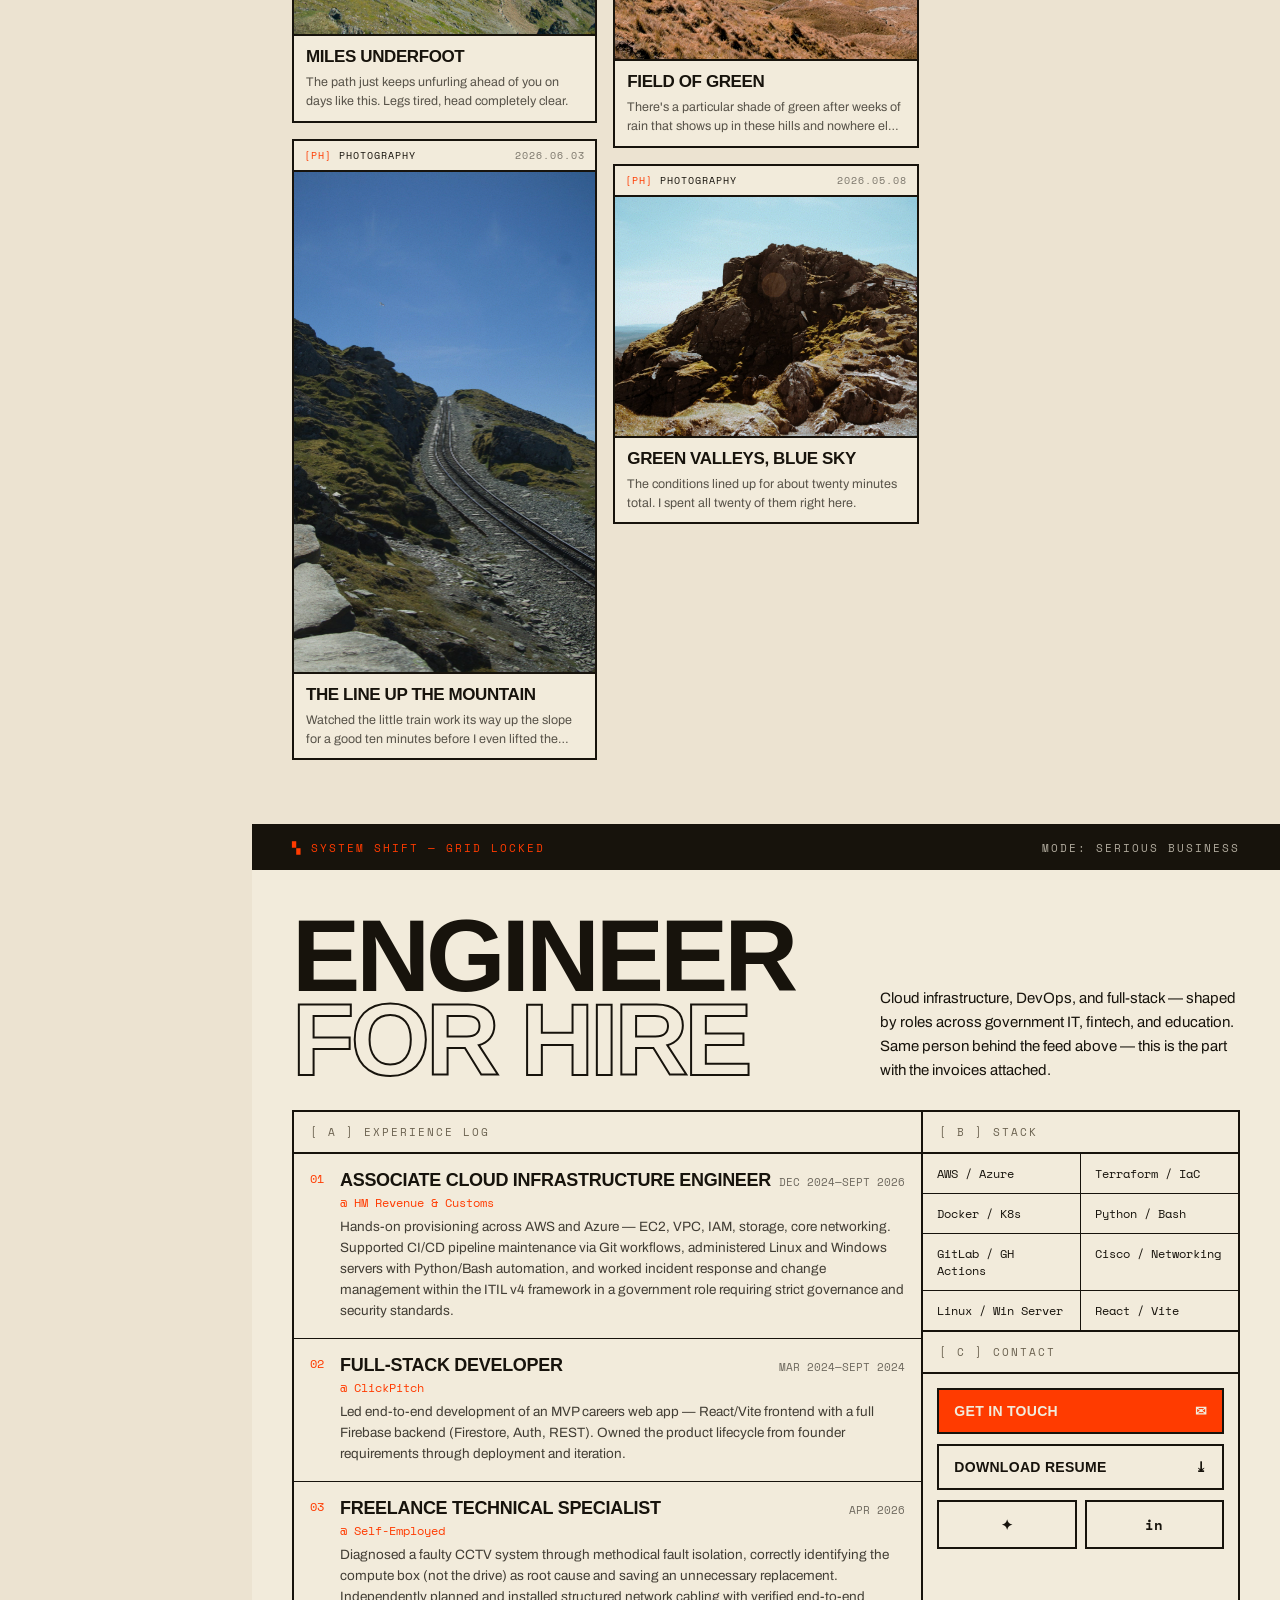
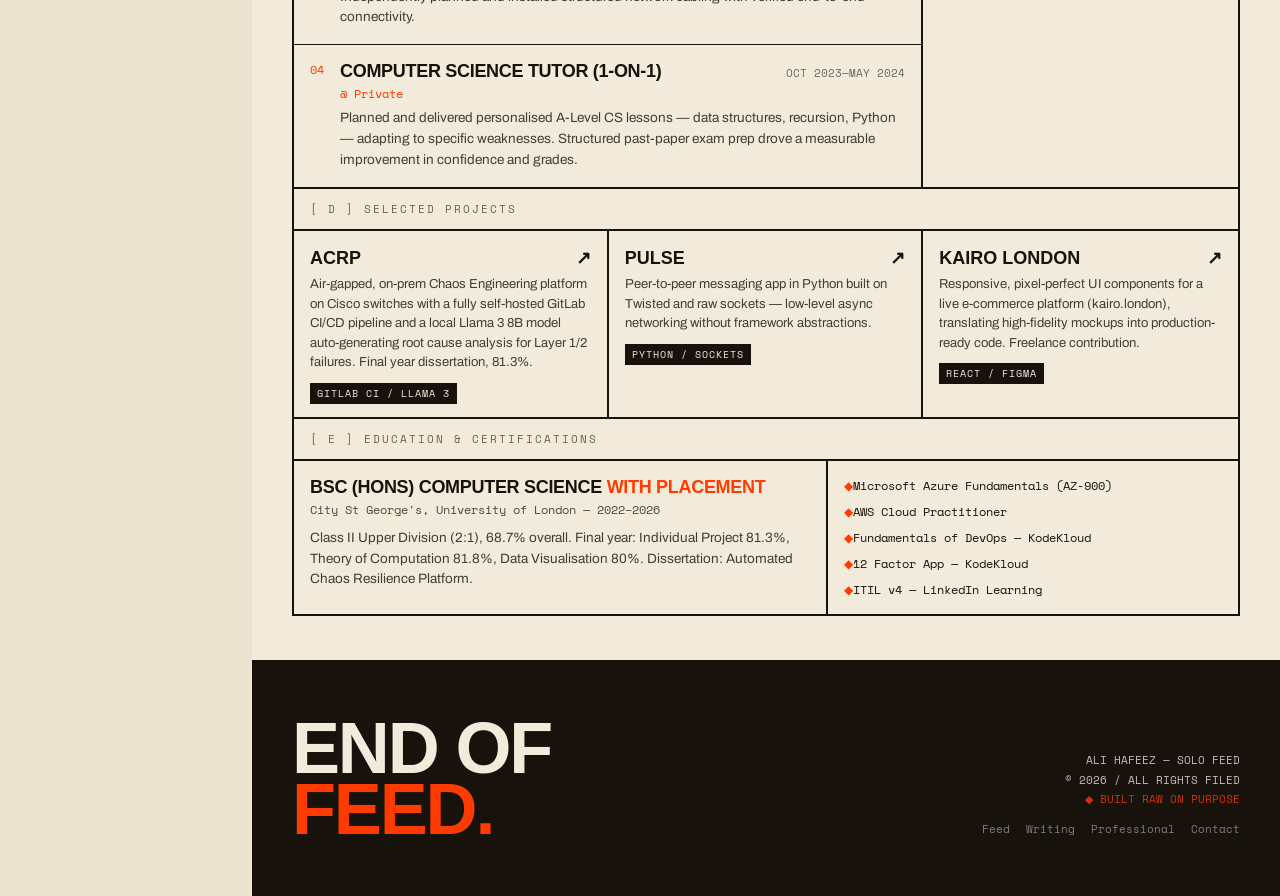
==== commit a57370c0: "Swap in dramatic GT3 shot, add retro car and Valencia/abstract pics Removes the classic 911 from the" ====
--- a/index.html
+++ b/index.html
@@ -50,7 +50,7 @@
     <section class="hero" id="hero">
       <div class="hero-meta-strip">
         <span>LAT 51.51&deg;N / LON 0.13&deg;W</span>
-        <span class="neon">&#9670; 19 ENTRIES INDEXED</span>
+        <span class="neon">&#9670; 25 ENTRIES INDEXED</span>
         <span class="hero-meta-hide">SIGNAL: PERSONAL BROADCAST</span>
       </div>
 
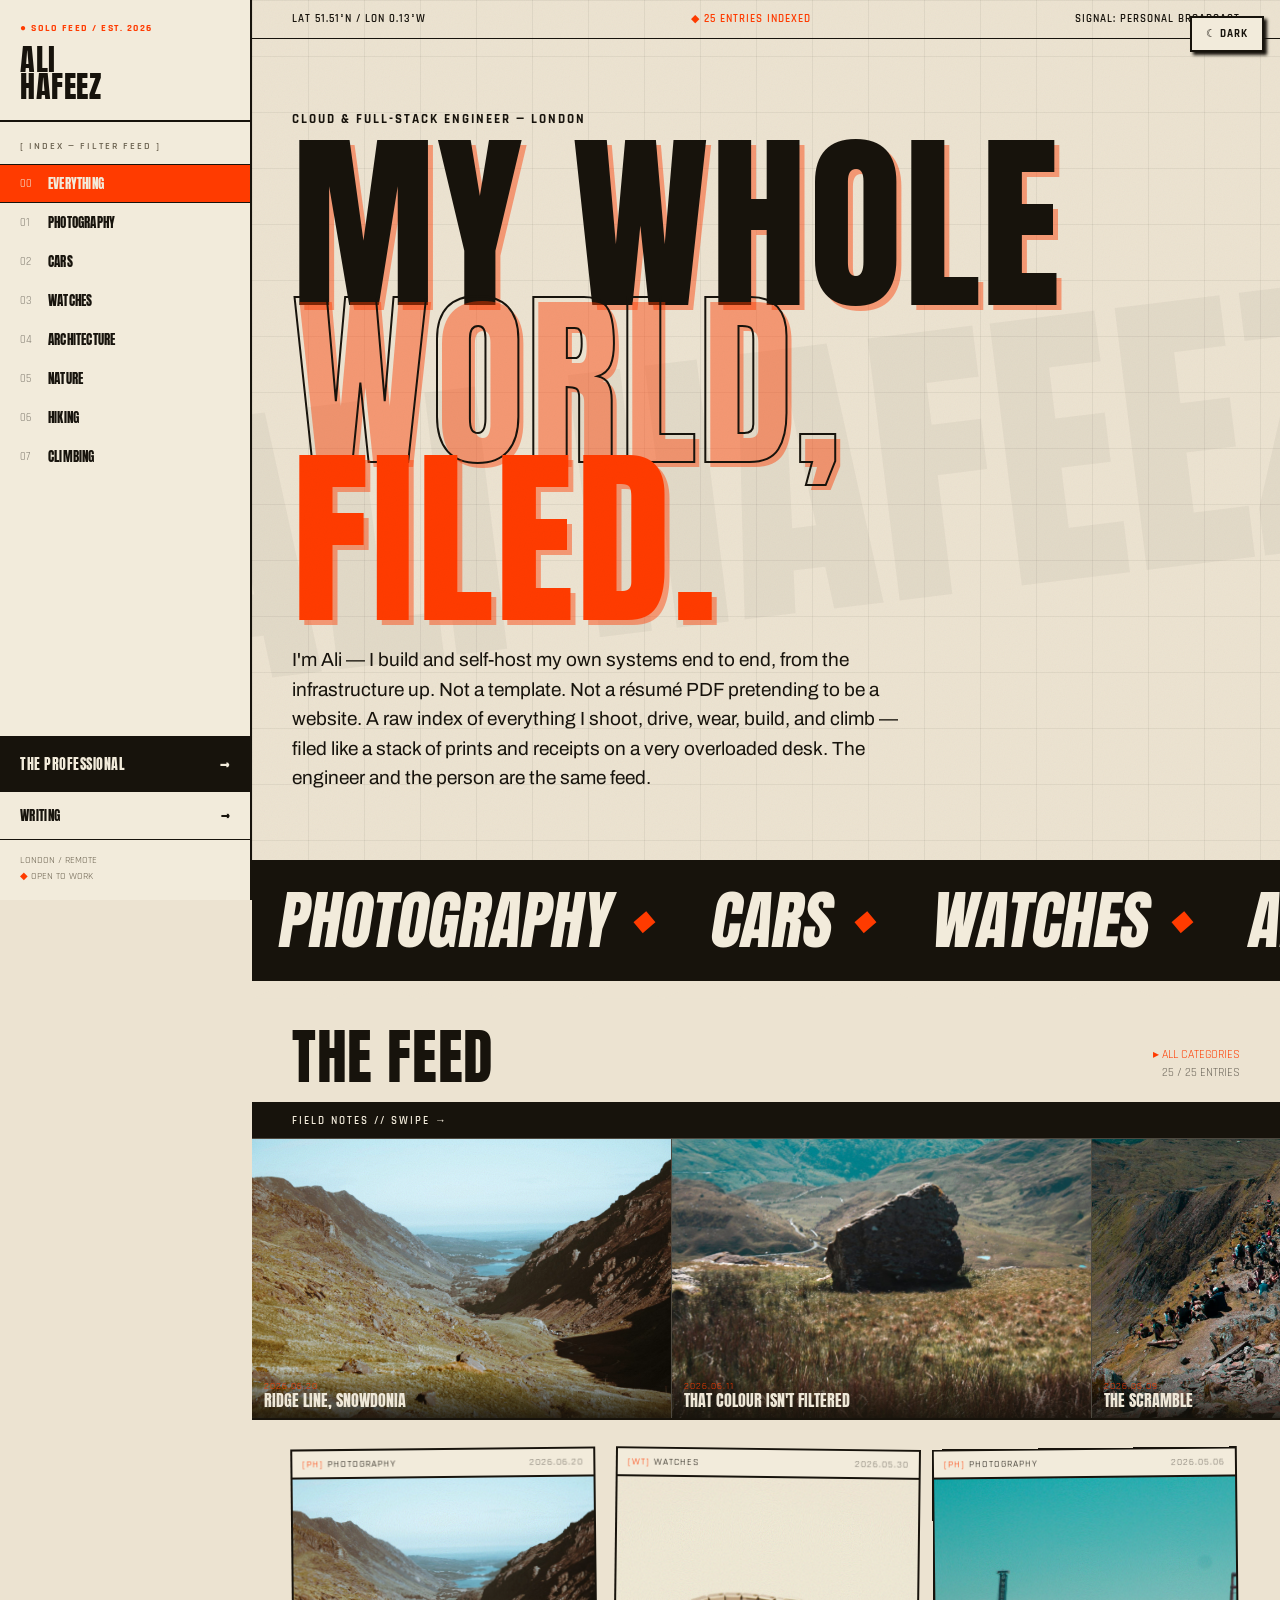
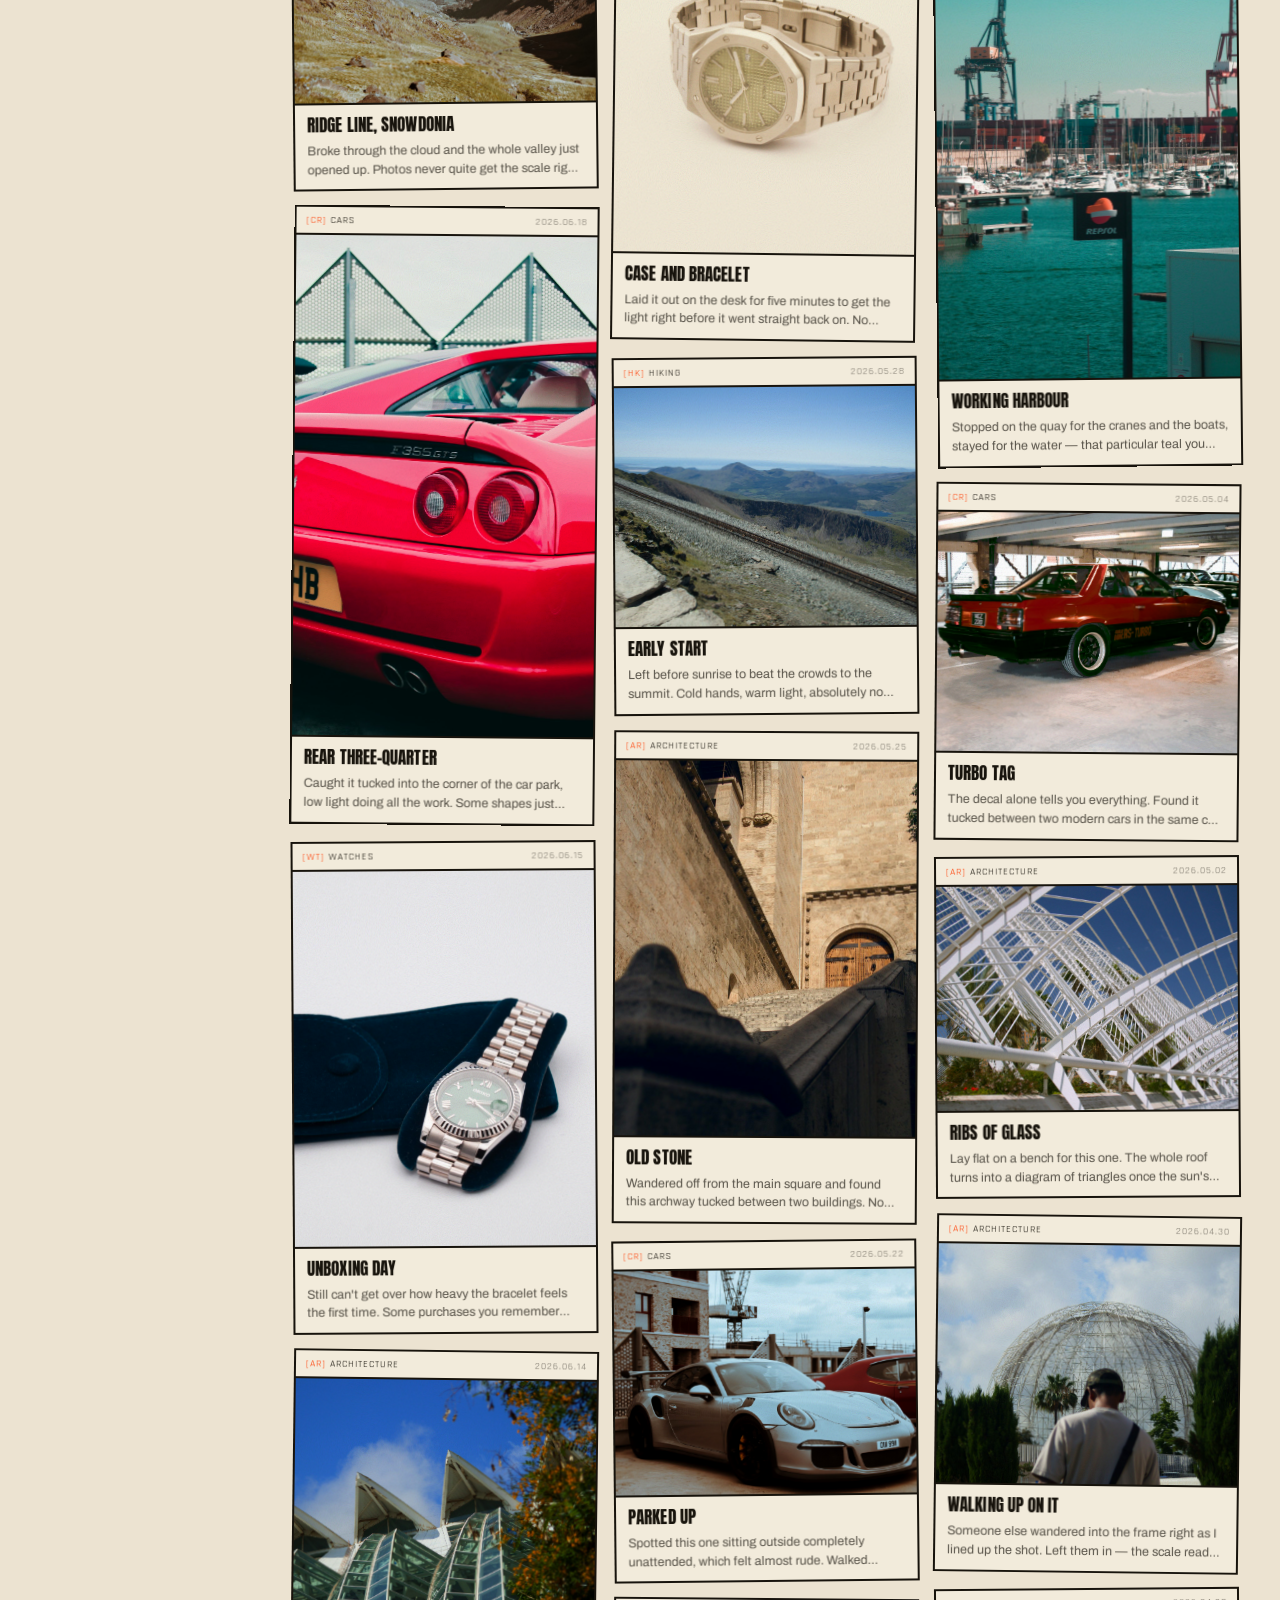
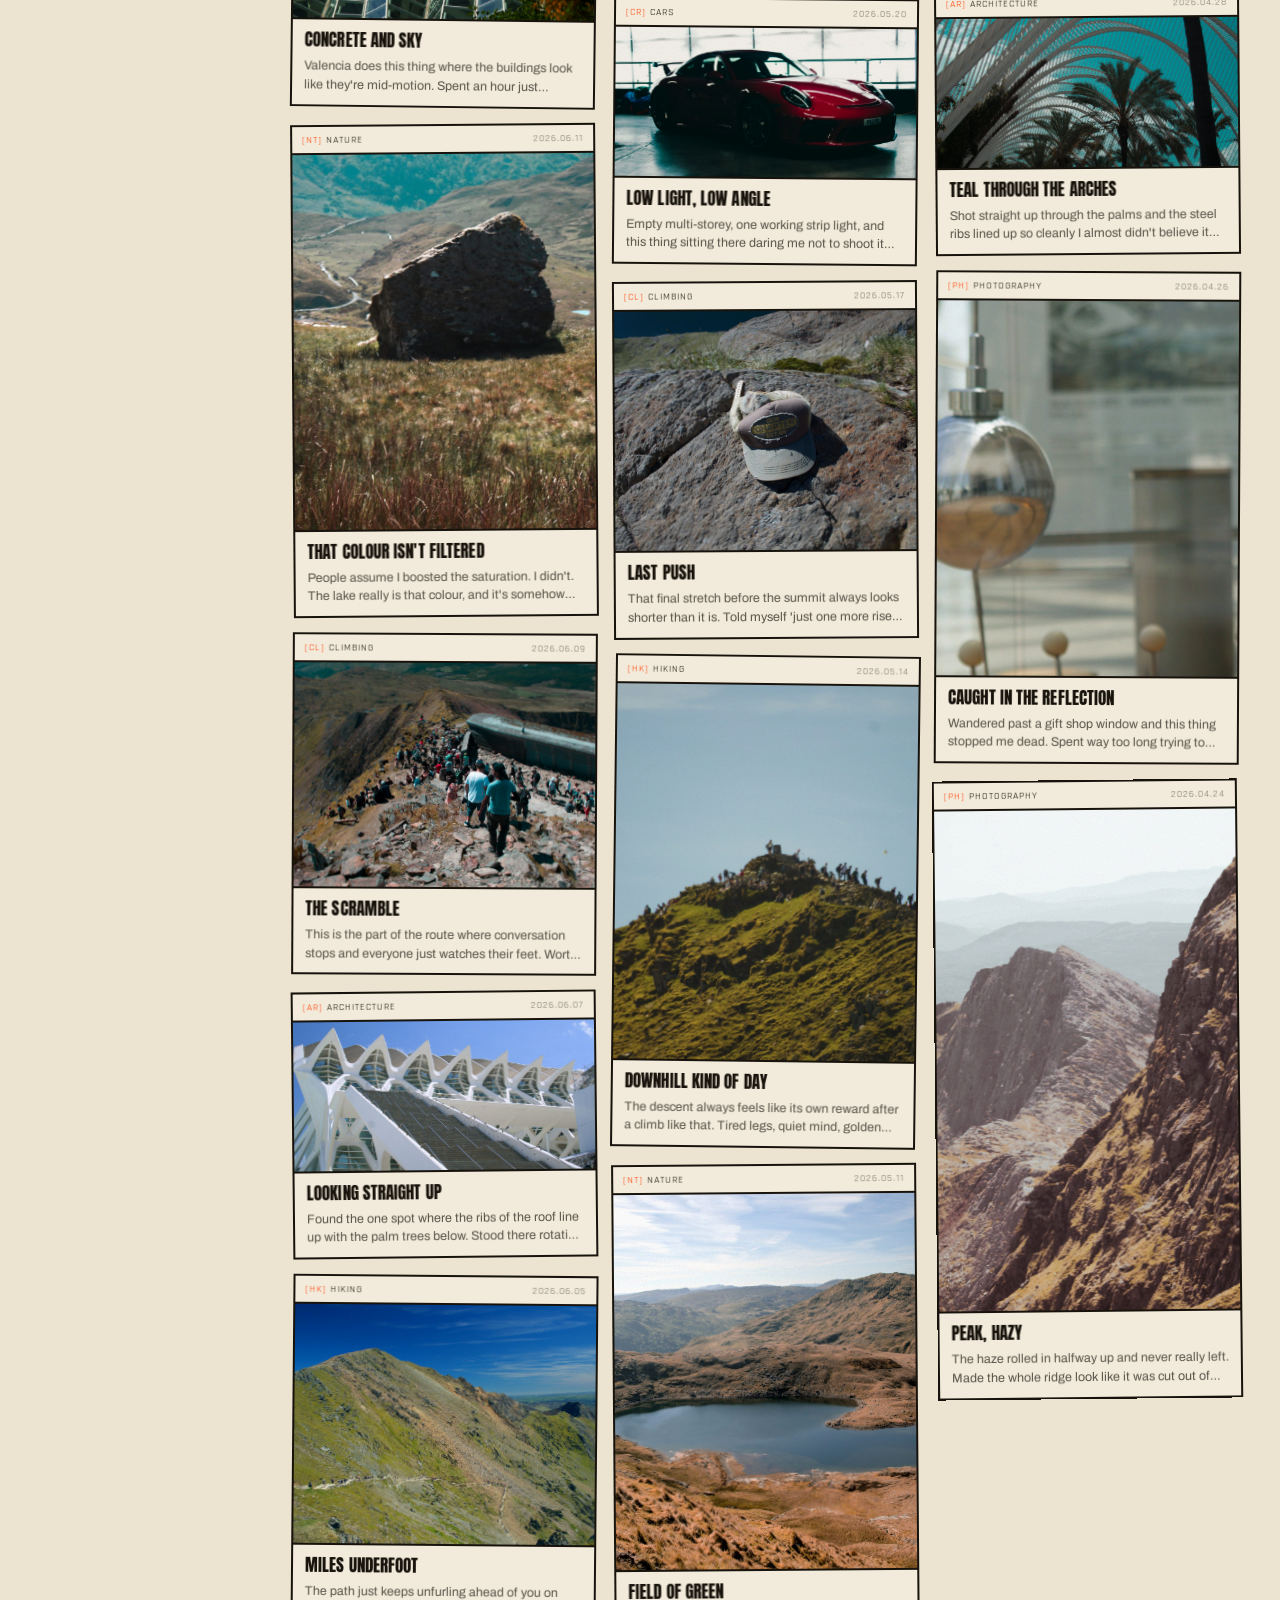
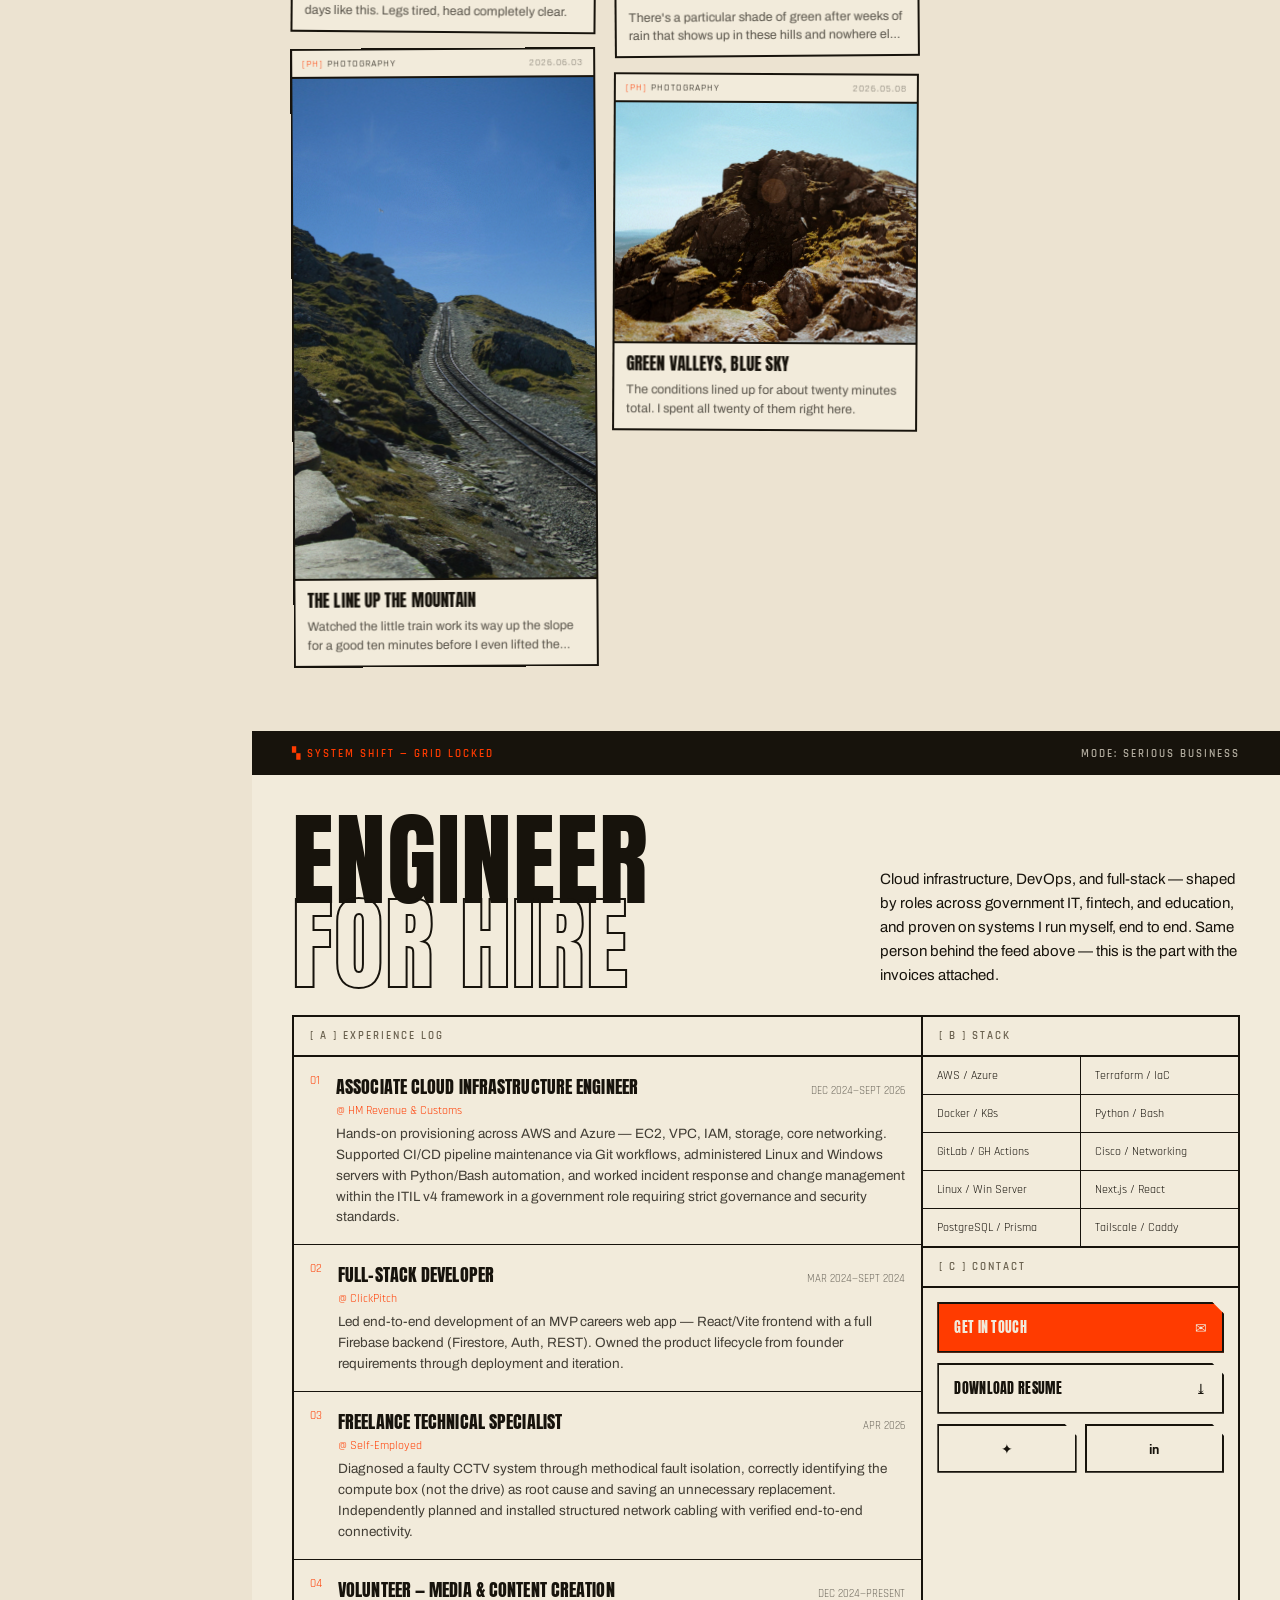
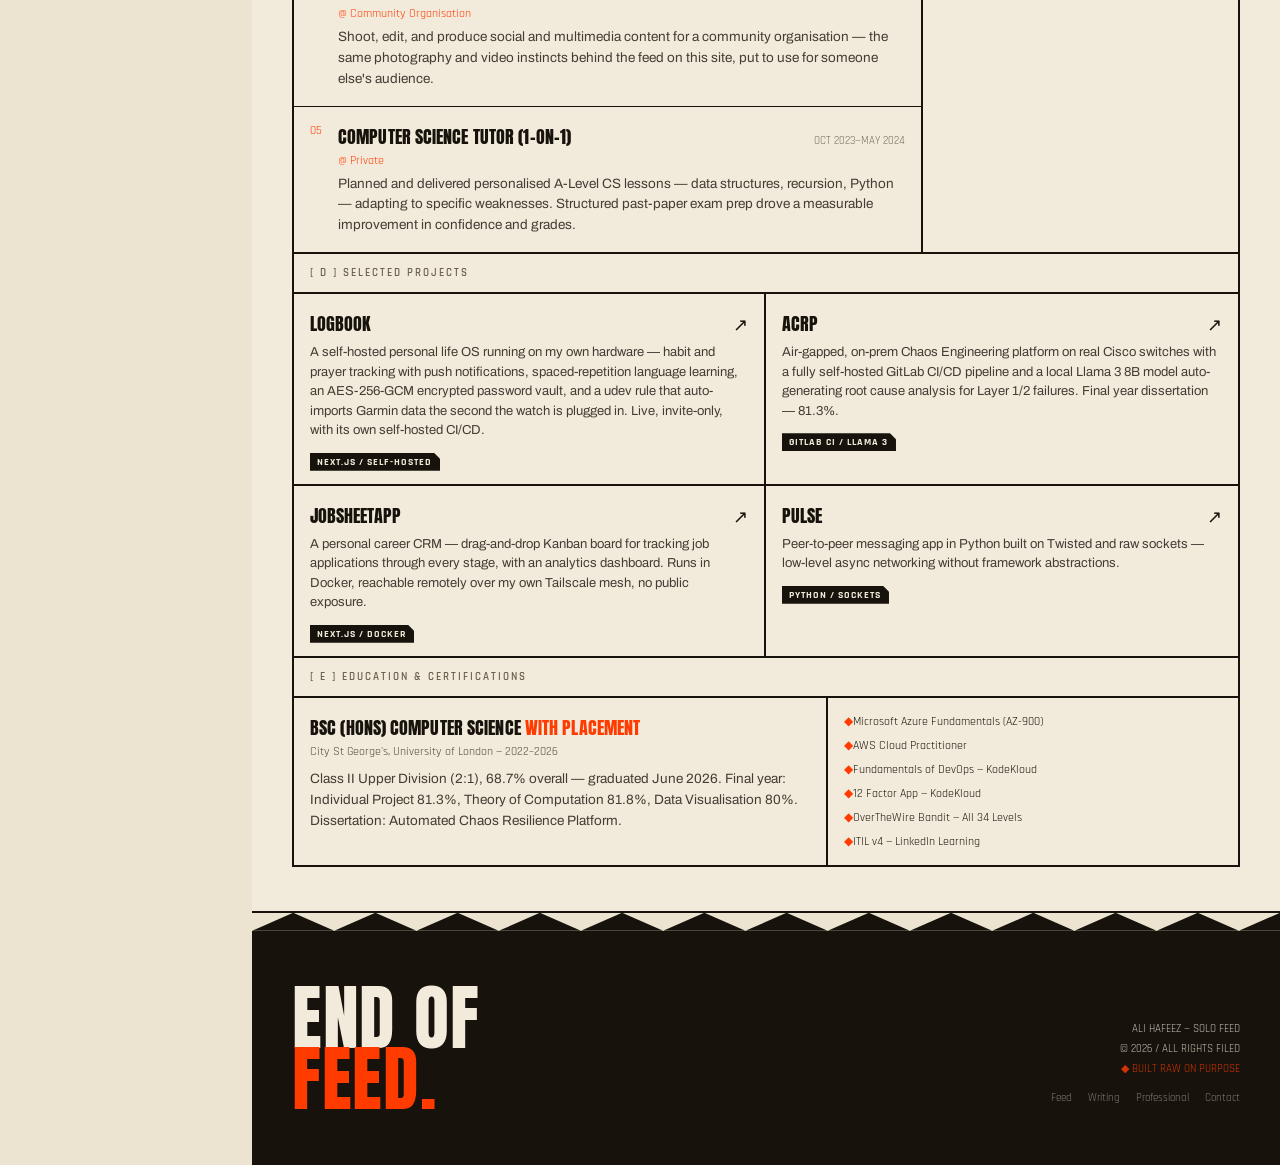
==== commit bb43de94: "Rebuild into Raw Brutalism: Anton/Rajdhani type, torn-edge textures, updated CV content New Anton + " ====
--- a/index.html
+++ b/index.html
@@ -11,7 +11,7 @@
   <meta property="og:type" content="website" />
   <link rel="preconnect" href="https://fonts.googleapis.com" />
   <link rel="preconnect" href="https://fonts.gstatic.com" crossorigin />
-  <link href="https://fonts.googleapis.com/css2?family=Archivo+Expanded:wght@500;600;700;800;900&family=Archivo:wght@400;500;600;700&family=Space+Mono:ital,wght@0,400;0,700;1,400&display=swap" rel="stylesheet" />
+  <link href="https://fonts.googleapis.com/css2?family=Anton&family=Rajdhani:wght@400;500;600;700&family=Archivo:wght@400;500;600;700&family=Space+Mono:ital,wght@0,400;0,700;1,400&display=swap" rel="stylesheet" />
   <link rel="stylesheet" href="style.css" />
   <link rel="icon" type="image/svg+xml" href="favicon.svg" />
   <meta name="theme-color" content="#ece3d1" />
@@ -55,15 +55,17 @@
       </div>
 
       <div class="hero-body">
-        <div class="hero-kicker">EXPLORER &mdash; ENGINEER &mdash; COLLECTOR</div>
+        <div class="hero-kicker">CLOUD &amp; FULL-STACK ENGINEER &mdash; LONDON</div>
         <h1 class="hero-heading">
           My whole<br>
           <span class="outline">world,</span> <span class="neon-fill">filed.</span>
         </h1>
         <p class="hero-copy">
-          Not a blog. Not a r&eacute;sum&eacute;. A raw index of everything I shoot, drive, wear,
-          build, and climb &mdash; filed like a stack of prints and receipts on a very
-          overloaded desk.
+          I'm Ali &mdash; I build and self-host my own systems end to end, from the
+          infrastructure up. Not a template. Not a r&eacute;sum&eacute; PDF pretending to be a
+          website. A raw index of everything I shoot, drive, wear, build, and climb &mdash;
+          filed like a stack of prints and receipts on a very overloaded desk. The engineer
+          and the person are the same feed.
         </p>
       </div>
 
@@ -71,6 +73,8 @@
         <div class="hero-marquee" id="heroMarquee"></div>
       </div>
     </section>
+
+    <div class="section-tear section-tear--paper" aria-hidden="true"></div>
 
     <!-- ══════════════ FEED ══════════════ -->
     <section class="feed" id="feed">
@@ -105,8 +109,9 @@
           <h2 class="pro-h2">Engineer<br><span class="outline">for hire</span></h2>
           <p class="pro-lede">
             Cloud infrastructure, DevOps, and full-stack &mdash; shaped by roles across
-            government IT, fintech, and education. Same person behind the feed
-            above &mdash; this is the part with the invoices attached.
+            government IT, fintech, and education, and proven on systems I run myself,
+            end to end. Same person behind the feed above &mdash; this is the part with
+            the invoices attached.
           </p>
         </div>
 
@@ -146,8 +151,19 @@
                 <p class="exp-desc">Diagnosed a faulty CCTV system through methodical fault isolation, correctly identifying the compute box (not the drive) as root cause and saving an unnecessary replacement. Independently planned and installed structured network cabling with verified end-to-end connectivity.</p>
               </div>
             </div>
+            <div class="exp-row">
+              <span class="exp-n neon">04</span>
+              <div>
+                <div class="exp-top">
+                  <span class="exp-role">Volunteer &mdash; Media &amp; Content Creation</span>
+                  <span class="exp-period">DEC 2024&mdash;PRESENT</span>
+                </div>
+                <div class="exp-company neon">@ Community Organisation</div>
+                <p class="exp-desc">Shoot, edit, and produce social and multimedia content for a community organisation &mdash; the same photography and video instincts behind the feed on this site, put to use for someone else's audience.</p>
+              </div>
+            </div>
             <div class="exp-row exp-row-last">
-              <span class="exp-n neon">04</span>
+              <span class="exp-n neon">05</span>
               <div>
                 <div class="exp-top">
                   <span class="exp-role">Computer Science Tutor (1-on-1)</span>
@@ -168,8 +184,10 @@
               <div class="stack-item">Python / Bash</div>
               <div class="stack-item">GitLab / GH Actions</div>
               <div class="stack-item">Cisco / Networking</div>
-              <div class="stack-item stack-nb">Linux / Win Server</div>
-              <div class="stack-item stack-nb">React / Vite</div>
+              <div class="stack-item">Linux / Win Server</div>
+              <div class="stack-item">Next.js / React</div>
+              <div class="stack-item stack-nb">PostgreSQL / Prisma</div>
+              <div class="stack-item stack-nb">Tailscale / Caddy</div>
             </div>
             <div class="kicker">[ C ] CONTACT</div>
             <div class="contact-list">
@@ -193,20 +211,25 @@
           <div class="pro-proj">
             <div class="kicker">[ D ] SELECTED PROJECTS</div>
             <div class="proj-row">
-              <a href="#" class="proj-card">
+              <a href="https://logbook.click" target="_blank" rel="noopener" class="proj-card">
+                <div class="proj-top"><span>Logbook</span><span class="icon-arrow" aria-hidden="true"></span></div>
+                <p>A self-hosted personal life OS running on my own hardware &mdash; habit and prayer tracking with push notifications, spaced-repetition language learning, an AES-256-GCM encrypted password vault, and a udev rule that auto-imports Garmin data the second the watch is plugged in. Live, invite-only, with its own self-hosted CI/CD.</p>
+                <span class="proj-tag">NEXT.JS / SELF-HOSTED</span>
+              </a>
+              <a href="https://github.com/Ali-Hafeez/IndividualProject2026" target="_blank" rel="noopener" class="proj-card">
                 <div class="proj-top"><span>ACRP</span><span class="icon-arrow" aria-hidden="true"></span></div>
-                <p>Air-gapped, on-prem Chaos Engineering platform on Cisco switches with a fully self-hosted GitLab CI/CD pipeline and a local Llama 3 8B model auto-generating root cause analysis for Layer 1/2 failures. Final year dissertation, 81.3%.</p>
+                <p>Air-gapped, on-prem Chaos Engineering platform on real Cisco switches with a fully self-hosted GitLab CI/CD pipeline and a local Llama 3 8B model auto-generating root cause analysis for Layer 1/2 failures. Final year dissertation &mdash; 81.3%.</p>
                 <span class="proj-tag">GITLAB CI / LLAMA 3</span>
+              </a>
+              <a href="https://github.com/Ali-Hafeez/jobsheet-app" target="_blank" rel="noopener" class="proj-card">
+                <div class="proj-top"><span>JobSheetApp</span><span class="icon-arrow" aria-hidden="true"></span></div>
+                <p>A personal career CRM &mdash; drag-and-drop Kanban board for tracking job applications through every stage, with an analytics dashboard. Runs in Docker, reachable remotely over my own Tailscale mesh, no public exposure.</p>
+                <span class="proj-tag">NEXT.JS / DOCKER</span>
               </a>
               <a href="#" class="proj-card">
                 <div class="proj-top"><span>Pulse</span><span class="icon-arrow" aria-hidden="true"></span></div>
                 <p>Peer-to-peer messaging app in Python built on Twisted and raw sockets &mdash; low-level async networking without framework abstractions.</p>
                 <span class="proj-tag">PYTHON / SOCKETS</span>
-              </a>
-              <a href="#" class="proj-card">
-                <div class="proj-top"><span>Kairo London</span><span class="icon-arrow" aria-hidden="true"></span></div>
-                <p>Responsive, pixel-perfect UI components for a live e-commerce platform (kairo.london), translating high-fidelity mockups into production-ready code. Freelance contribution.</p>
-                <span class="proj-tag">REACT / FIGMA</span>
               </a>
             </div>
           </div>
@@ -217,13 +240,14 @@
               <div class="edu-col">
                 <div class="edu-degree">BSc (Hons) Computer Science <span class="neon">with Placement</span></div>
                 <div class="edu-school">City St George's, University of London &mdash; 2022&ndash;2026</div>
-                <p class="edu-detail">Class II Upper Division (2:1), 68.7% overall. Final year: Individual Project 81.3%, Theory of Computation 81.8%, Data Visualisation 80%. Dissertation: Automated Chaos Resilience Platform.</p>
+                <p class="edu-detail">Class II Upper Division (2:1), 68.7% overall &mdash; graduated June 2026. Final year: Individual Project 81.3%, Theory of Computation 81.8%, Data Visualisation 80%. Dissertation: Automated Chaos Resilience Platform.</p>
               </div>
               <div class="edu-col edu-certs">
                 <span>Microsoft Azure Fundamentals (AZ-900)</span>
                 <span>AWS Cloud Practitioner</span>
                 <span>Fundamentals of DevOps &mdash; KodeKloud</span>
                 <span>12 Factor App &mdash; KodeKloud</span>
+                <span>OverTheWire Bandit &mdash; All 34 Levels</span>
                 <span>ITIL v4 &mdash; LinkedIn Learning</span>
               </div>
             </div>
@@ -231,6 +255,8 @@
         </div>
       </div>
     </section>
+
+    <div class="section-tear section-tear--ink" aria-hidden="true"></div>
 
     <!-- ══════════════ FOOTER ══════════════ -->
     <footer class="site-footer">
--- a/style.css
+++ b/style.css
@@ -1,4 +1,4 @@
-/* ═══════════════════════ Warm Brutalism ═══════════════════════ */
+/* ═══════════════════════ Raw Brutalism ═══════════════════════ */
 
 :root {
   --ink: #17130c;
@@ -6,9 +6,10 @@
   --card: #f2ebdb;
   --neon: #ff3b00;
   --muted: #6b6250;
-  --mono: 'Space Mono', monospace;
-  --exp: 'Archivo Expanded', sans-serif;
+  --mono: 'Rajdhani', sans-serif;
+  --exp: 'Anton', sans-serif;
   --body: 'Archivo', sans-serif;
+  --code: 'Space Mono', monospace;
 }
 
 @media (prefers-color-scheme: dark) {
@@ -43,7 +44,7 @@
   letter-spacing: 1px;
   padding: 9px 14px;
   cursor: pointer;
-  box-shadow: 3px 3px 0 var(--ink);
+  box-shadow: 3px 3px 3px var(--ink);
 }
 
 .theme-toggle:hover { background: var(--neon); color: var(--card); border-color: var(--neon); }
@@ -63,6 +64,7 @@
   font-family: var(--body);
   min-height: 100vh;
   overflow-x: hidden;
+  font-synthesis: style;
 }
 
 img { max-width: 100%; display: block; }
@@ -70,6 +72,22 @@
 button { font: inherit; color: inherit; }
 
 ::selection { background: var(--neon); color: var(--card); }
+
+/* ─────────────── Paper grain (raw texture over everything) ─────────────── */
+body::after {
+  content: "";
+  position: fixed;
+  inset: 0;
+  z-index: 850;
+  pointer-events: none;
+  opacity: 0.05;
+  mix-blend-mode: multiply;
+  background-image: url("data:image/svg+xml,%3Csvg xmlns='http://www.w3.org/2000/svg' width='180' height='180'%3E%3Cfilter id='n'%3E%3CfeTurbulence type='fractalNoise' baseFrequency='0.85' numOctaves='3' stitchTiles='stitch'/%3E%3C/filter%3E%3Crect width='100%25' height='100%25' filter='url(%23n)'/%3E%3C/svg%3E");
+}
+@media (prefers-color-scheme: dark) {
+  :root:not([data-theme="light"]) body::after { opacity: 0.08; mix-blend-mode: overlay; }
+}
+:root[data-theme="dark"] body::after { opacity: 0.08; mix-blend-mode: overlay; }
 
 ::-webkit-scrollbar { width: 8px; height: 8px; }
 ::-webkit-scrollbar-track { background: transparent; }
@@ -119,6 +137,7 @@
 
 .side-eyebrow {
   font-family: var(--mono);
+  font-weight: 700;
   font-size: 10px;
   letter-spacing: 1.5px;
   color: var(--neon);
@@ -130,7 +149,7 @@
   font-weight: 900;
   font-size: 30px;
   line-height: 0.9;
-  letter-spacing: -1px;
+  letter-spacing: 0.5px;
   color: var(--ink);
 }
 
@@ -138,6 +157,7 @@
 
 .side-index-label {
   font-family: var(--mono);
+  font-weight: 600;
   font-size: 10px;
   letter-spacing: 2px;
   color: var(--muted);
@@ -157,6 +177,7 @@
   color: var(--ink);
   cursor: pointer;
   text-align: left;
+  text-decoration: none;
   transition: background .12s, color .12s;
 }
 .side-link:hover { background: rgba(23,19,12,0.06); }
@@ -177,7 +198,7 @@
   font-family: var(--exp);
   font-weight: 700;
   font-size: 13px;
-  letter-spacing: -0.2px;
+  letter-spacing: 0.2px;
   text-transform: uppercase;
 }
 
@@ -241,7 +262,25 @@
   background-size: 56px 56px;
 }
 
+.hero::before {
+  content: "ALI HAFEEZ";
+  position: absolute;
+  top: 52%;
+  left: 50%;
+  transform: translate(-50%, -55%) rotate(-7deg);
+  font-family: var(--exp);
+  font-weight: 900;
+  font-size: clamp(140px, 24vw, 380px);
+  color: var(--ink);
+  opacity: 0.04;
+  white-space: nowrap;
+  pointer-events: none;
+  z-index: 0;
+}
+
 .hero-meta-strip {
+  position: relative;
+  z-index: 1;
   display: flex;
   justify-content: space-between;
   flex-wrap: wrap;
@@ -250,27 +289,31 @@
   border-bottom: 1px solid var(--ink);
   font-family: var(--mono);
   font-size: 11px;
+  font-weight: 600;
   letter-spacing: 1px;
 }
 
-.hero-body { padding: clamp(28px,6vw,72px) clamp(16px,4vw,40px) clamp(24px,5vw,48px); }
+.hero-body { position: relative; z-index: 1; padding: clamp(28px,6vw,72px) clamp(16px,4vw,40px) clamp(24px,5vw,48px); }
 
 .hero-kicker {
   font-family: var(--mono);
+  font-weight: 700;
   font-size: 13px;
   letter-spacing: 2px;
   margin-bottom: 18px;
 }
 
 .hero-heading {
+  position: relative;
   font-family: var(--exp);
   font-weight: 900;
   font-size: clamp(52px, 15vw, 200px);
   line-height: 0.82;
-  letter-spacing: -0.04em;
+  letter-spacing: 0.01em;
   color: var(--ink);
   margin: 0;
   text-transform: uppercase;
+  text-shadow: 5px 5px 0 color-mix(in srgb, var(--neon) 45%, transparent);
 }
 
 .neon-fill { color: var(--neon); }
@@ -301,6 +344,16 @@
 @media (prefers-reduced-motion: reduce) { .hero-marquee { animation: none; } }
 
 .hero-marquee-rep { display: flex; flex-shrink: 0; }
+
+/* ─────────────── Torn-edge section break ─────────────── */
+.section-tear {
+  height: 18px;
+  width: 100%;
+  pointer-events: none;
+  clip-path: polygon(0% 100%,4% 0%,8% 100%,12% 0%,16% 100%,20% 0%,24% 100%,28% 0%,32% 100%,36% 0%,40% 100%,44% 0%,48% 100%,52% 0%,56% 100%,60% 0%,64% 100%,68% 0%,72% 100%,76% 0%,80% 100%,84% 0%,88% 100%,92% 0%,96% 100%,100% 0%,100% 100%);
+}
+.section-tear--paper { background: var(--paper); }
+.section-tear--ink { background: var(--ink); }
 
 .hero-marquee-item {
   font-family: var(--exp);
@@ -312,6 +365,7 @@
   display: inline-flex;
   align-items: center;
   gap: 20px;
+  transform: skewX(-9deg);
 }
 .hero-marquee-item .diamond { color: var(--neon); font-size: 0.5em; }
 
@@ -333,7 +387,7 @@
   font-weight: 900;
   font-size: clamp(30px,5vw,60px);
   line-height: 0.85;
-  letter-spacing: -0.03em;
+  letter-spacing: 0.01em;
   margin: 0;
   text-transform: uppercase;
   color: var(--ink);
@@ -353,6 +407,7 @@
 .feed-carousel-label {
   padding: 10px clamp(16px,4vw,40px);
   font-family: var(--mono);
+  font-weight: 600;
   font-size: 11px;
   letter-spacing: 2px;
   color: var(--card);
@@ -379,7 +434,11 @@
 }
 
 .hcar-img-wrap { position: relative; aspect-ratio: 3 / 2; overflow: hidden; }
-.hcar-img-wrap img { width: 100%; height: 100%; object-fit: cover; filter: grayscale(0.15) contrast(1.05); }
+.hcar-img-wrap img { width: 100%; height: 100%; object-fit: cover; filter: saturate(1.08) contrast(1.02) brightness(1.01); }
+.hcar-img-wrap::after {
+  content: ""; position: absolute; inset: 0; opacity: 0.3; mix-blend-mode: multiply; pointer-events: none;
+  background-image: url("data:image/svg+xml,%3Csvg xmlns='http://www.w3.org/2000/svg' width='120' height='120'%3E%3Cfilter id='n'%3E%3CfeTurbulence type='fractalNoise' baseFrequency='0.9' numOctaves='2'/%3E%3C/filter%3E%3Crect width='100%25' height='100%25' filter='url(%23n)' opacity='0.35'/%3E%3C/svg%3E");
+}
 
 .hcar-caption {
   position: absolute; left: 0; bottom: 0; right: 0;
@@ -411,11 +470,22 @@
   cursor: pointer;
   display: flex;
   flex-direction: column;
-  transition: background .15s, color .15s;
+  transition: background .15s, color .15s, transform .25s;
   overflow: hidden;
 }
-.post-card:hover { background: var(--ink); color: var(--card); }
+.post-card:hover { background: var(--ink); color: var(--card); transform: rotate(0deg) scale(1.012); }
 .post-card:active { transform: scale(0.985); }
+
+/* Slight, imperfect tilt — pinned prints, not a perfect digital grid */
+.feed-item:nth-child(6n+1) .post-card { transform: rotate(-0.6deg); }
+.feed-item:nth-child(6n+2) .post-card { transform: rotate(0.5deg); }
+.feed-item:nth-child(6n+3) .post-card { transform: rotate(-0.35deg); }
+.feed-item:nth-child(6n+4) .post-card { transform: rotate(0.7deg); }
+.feed-item:nth-child(6n+5) .post-card { transform: rotate(-0.45deg); }
+.feed-item:nth-child(6n+6) .post-card { transform: rotate(0.3deg); }
+@media (max-width: 640px) {
+  .feed-item .post-card { transform: none !important; }
+}
 
 .post-meta {
   display: flex;
@@ -436,10 +506,10 @@
 .post-card:hover .post-img-wrap { border-bottom-color: var(--card); }
 .post-img-wrap img {
   width: 100%; height: 100%; object-fit: cover; display: block;
-  filter: contrast(1.02) saturate(0.95);
+  filter: contrast(1.03) saturate(1.05) brightness(1.01);
   transition: filter .2s, transform .35s;
 }
-.post-card:hover .post-img-wrap img { filter: grayscale(1) contrast(1.15); transform: scale(1.04); }
+.post-card:hover .post-img-wrap img { filter: contrast(1.12) saturate(1.2) brightness(0.97) sepia(0.12); transform: scale(1.04); }
 
 .post-grain {
   position: absolute; inset: 0; opacity: 0.5; mix-blend-mode: multiply; pointer-events: none;
@@ -448,13 +518,14 @@
 
 .post-open-tag {
   position: absolute; bottom: 8px; right: 8px;
-  font-family: var(--mono); font-size: 10px; background: var(--neon); color: var(--card);
-  padding: 3px 7px; letter-spacing: 1px; opacity: 0; transition: opacity .15s;
+  font-family: var(--mono); font-weight: 700; font-size: 10px; background: var(--neon); color: var(--card);
+  padding: 3px 8px 3px 7px; letter-spacing: 1px; opacity: 0; transition: opacity .15s;
+  clip-path: polygon(0 0, calc(100% - 6px) 0, 100% 6px, 100% 100%, 0 100%);
 }
 .post-card:hover .post-open-tag { opacity: 1; }
 
 .post-body { padding: 12px 12px 10px; display: flex; flex-direction: column; gap: 8px; flex-shrink: 0; }
-.post-title { font-family: var(--exp); font-weight: 800; font-size: 17px; line-height: 1; letter-spacing: -0.4px; margin: 0; text-transform: uppercase; }
+.post-title { font-family: var(--exp); font-weight: 800; font-size: 17px; line-height: 1; letter-spacing: 0.1px; margin: 0; text-transform: uppercase; }
 .post-caption {
   font-family: var(--body); font-size: 12.5px; line-height: 1.5; margin: 0; opacity: 0.7;
   display: -webkit-box; -webkit-line-clamp: 2; -webkit-box-orient: vertical; overflow: hidden;
@@ -475,7 +546,7 @@
   background: var(--ink); color: var(--card);
   padding: 14px clamp(16px,4vw,40px);
   display: flex; justify-content: space-between; align-items: center; flex-wrap: wrap; gap: 8px;
-  font-family: var(--mono); font-size: 11px; letter-spacing: 2px;
+  font-family: var(--mono); font-weight: 600; font-size: 11px; letter-spacing: 2px;
 }
 .pro-shift-mode { opacity: 0.7; }
 
@@ -486,7 +557,7 @@
 }
 .pro-h2 {
   font-family: var(--exp); font-weight: 900; font-size: clamp(38px,8vw,120px); line-height: 0.82;
-  letter-spacing: -0.04em; margin: 0; text-transform: uppercase; color: var(--ink);
+  letter-spacing: 0.01em; margin: 0; text-transform: uppercase; color: var(--ink);
 }
 .pro-lede { font-family: var(--body); font-size: 15px; line-height: 1.6; max-width: 360px; margin: 0; }
 
@@ -503,7 +574,7 @@
 }
 
 .kicker {
-  font-family: var(--mono); font-size: 11px; letter-spacing: 2px; color: var(--muted);
+  font-family: var(--mono); font-weight: 600; font-size: 11px; letter-spacing: 2px; color: var(--muted);
   padding: 12px 16px; border-bottom: 2px solid var(--ink); text-transform: uppercase;
 }
 
@@ -516,7 +587,7 @@
 .exp-row-last { border-bottom: none; }
 .exp-n { font-family: var(--mono); font-size: 12px; }
 .exp-top { display: flex; justify-content: space-between; flex-wrap: wrap; gap: 8px; align-items: baseline; }
-.exp-role { font-family: var(--exp); font-weight: 800; font-size: 18px; text-transform: uppercase; letter-spacing: -0.3px; }
+.exp-role { font-family: var(--exp); font-weight: 800; font-size: 18px; text-transform: uppercase; letter-spacing: 0.1px; }
 .exp-period { font-family: var(--mono); font-size: 11px; opacity: 0.6; }
 .exp-company { font-family: var(--mono); font-size: 12px; margin: 3px 0 6px; }
 .exp-desc { font-family: var(--body); font-size: 13.5px; line-height: 1.55; margin: 0; opacity: 0.8; }
@@ -531,8 +602,10 @@
 .pro-cta {
   display: flex; justify-content: space-between; align-items: center; text-decoration: none;
   padding: 13px 15px; font-family: var(--exp); font-weight: 800; font-size: 14px; letter-spacing: 0.3px;
-  border: 2px solid var(--ink); transition: background .15s, color .15s;
-}
+  border: 2px solid var(--ink); transition: background .15s, color .15s, transform .15s;
+  clip-path: polygon(0 0, calc(100% - 12px) 0, 100% 12px, 100% 100%, 0 100%);
+}
+.pro-cta:hover { transform: skewX(-4deg); }
 .pro-cta-fill { background: var(--neon); color: var(--card); }
 .pro-cta-fill:hover { background: var(--ink); color: var(--card); }
 .pro-cta-outline { background: var(--card); color: var(--ink); }
@@ -543,23 +616,29 @@
 .social-btn:hover { background: var(--ink); color: var(--card); }
 
 .pro-proj { border-top: 2px solid var(--ink); }
-.proj-row { display: grid; grid-template-columns: repeat(3, 1fr); }
+.proj-row { display: grid; grid-template-columns: repeat(2, 1fr); }
 .proj-card {
   text-decoration: none; color: var(--ink); padding: 16px; display: block;
-  border-right: 2px solid var(--ink); transition: background .15s, color .15s;
-}
-.proj-card:last-child { border-right: none; }
-.proj-card:hover { background: var(--neon); color: var(--card); }
+  border-right: 2px solid var(--ink); border-bottom: 2px solid var(--ink);
+  transition: background .15s, color .15s, transform .15s;
+}
+.proj-card:nth-child(2n) { border-right: none; }
+.proj-card:nth-last-child(-n+2) { border-bottom: none; }
+.proj-card:hover { background: var(--neon); color: var(--card); transform: skewX(-1.5deg); }
 .proj-top { display: flex; justify-content: space-between; align-items: center; font-family: var(--exp); font-weight: 800; font-size: 18px; text-transform: uppercase; }
 .proj-card p { font-family: var(--body); font-size: 13px; line-height: 1.5; margin: 6px 0 10px; opacity: 0.8; }
-.proj-tag { font-family: var(--mono); font-size: 10px; letter-spacing: 1px; background: var(--ink); color: var(--card); padding: 3px 7px; }
+.proj-tag {
+  font-family: var(--mono); font-weight: 700; font-size: 10px; letter-spacing: 1px;
+  background: var(--ink); color: var(--card); padding: 3px 8px 3px 7px;
+  clip-path: polygon(0 0, calc(100% - 6px) 0, 100% 6px, 100% 100%, 0 100%);
+}
 .proj-card:hover .proj-tag { background: var(--card); color: var(--ink); }
 
 .pro-edu { border-top: 2px solid var(--ink); }
 .edu-row { display: grid; grid-template-columns: 1.3fr 1fr; }
 .edu-col { padding: 16px; }
 .edu-col:first-child { border-right: 2px solid var(--ink); }
-.edu-degree { font-family: var(--exp); font-weight: 800; font-size: 18px; text-transform: uppercase; letter-spacing: -0.3px; }
+.edu-degree { font-family: var(--exp); font-weight: 800; font-size: 18px; text-transform: uppercase; letter-spacing: 0.1px; }
 .edu-school { font-family: var(--mono); font-size: 12px; margin: 3px 0 10px; opacity: 0.75; }
 .edu-detail { font-family: var(--body); font-size: 13.5px; line-height: 1.55; margin: 0; opacity: 0.8; }
 .edu-certs { display: flex; flex-direction: column; gap: 9px; font-family: var(--mono); font-size: 12px; justify-content: center; }
@@ -573,7 +652,7 @@
 }
 .footer-big {
   font-family: var(--exp); font-weight: 900; font-size: clamp(30px,6vw,72px); line-height: 0.85;
-  letter-spacing: -0.03em; text-transform: uppercase;
+  letter-spacing: 0.01em; text-transform: uppercase;
 }
 .footer-meta { font-family: var(--mono); font-size: 11px; line-height: 1.8; text-align: right; opacity: 0.8; }
 .footer-links { display: flex; gap: 16px; justify-content: flex-end; margin-top: 10px; }
@@ -627,7 +706,7 @@
 
 .mobile-bar {
   position: fixed; left: 10px; right: 10px; bottom: 10px; height: 58px;
-  background: var(--card); border: 2px solid var(--ink); box-shadow: 4px 4px 0 var(--ink);
+  background: var(--card); border: 2px solid var(--ink); box-shadow: 4px 4px 4px var(--ink);
   z-index: 935; display: flex; align-items: stretch;
 }
 .ctrl-btn {
@@ -653,7 +732,7 @@
 .lightbox[hidden] { display: none; }
 
 .lb-panel {
-  background: var(--card); border: 2px solid var(--ink); box-shadow: 8px 8px 0 var(--ink);
+  background: var(--card); border: 2px solid var(--ink); box-shadow: 8px 8px 8px var(--ink);
   max-width: 940px; width: 100%; max-height: 88vh; overflow: hidden;
   display: grid; grid-template-columns: 1.3fr 1fr;
 }
@@ -670,7 +749,7 @@
 
 .lb-body { padding: 18px; flex: 1; }
 .lb-date { font-family: var(--mono); font-size: 11px; color: var(--muted); margin-bottom: 10px; }
-.lb-title { font-family: var(--exp); font-weight: 900; font-size: 30px; line-height: 0.9; letter-spacing: -0.5px; margin: 0 0 14px; text-transform: uppercase; color: var(--ink); }
+.lb-title { font-family: var(--exp); font-weight: 900; font-size: 30px; line-height: 0.9; letter-spacing: 0.1px; margin: 0 0 14px; text-transform: uppercase; color: var(--ink); }
 .lb-caption { font-family: var(--body); font-size: 15px; line-height: 1.6; margin: 0 0 16px; color: var(--ink); }
 .lb-tags { display: flex; flex-wrap: wrap; gap: 6px; }
 .lb-tags span { font-family: var(--mono); font-size: 11px; border: 1px solid var(--ink); padding: 3px 8px; }
@@ -680,3 +759,95 @@
   .lb-img-wrap { border-right: none !important; border-bottom: 2px solid var(--ink); max-height: 40vh; }
   .lb-img-wrap img { max-height: 40vh; }
 }
+
+/* ─────────────── Writing: blog index ─────────────── */
+.blog-list { border-bottom: 2px solid var(--ink); }
+
+.post-index { display: flex; flex-direction: column; }
+
+.post-index-item {
+  display: block;
+  padding: clamp(18px,3vw,28px) clamp(16px,4vw,40px);
+  border-bottom: 2px solid var(--ink);
+  text-decoration: none;
+  color: var(--ink);
+  transition: background .15s, color .15s;
+}
+.post-index-item:hover { background: var(--ink); color: var(--card); }
+.post-index-item:last-child { border-bottom: none; }
+
+.post-index-meta {
+  display: flex; gap: 12px; align-items: center;
+  font-family: var(--mono); font-size: 11px; letter-spacing: 1px; opacity: 0.6;
+  margin-bottom: 10px;
+}
+
+.post-index-title {
+  font-family: var(--exp); font-weight: 900; font-size: clamp(20px,3vw,32px);
+  line-height: 1.05; letter-spacing: 0.01em; text-transform: uppercase;
+  margin: 0 0 10px;
+}
+
+.post-index-excerpt {
+  font-family: var(--body); font-size: 14.5px; line-height: 1.6; opacity: 0.75;
+  max-width: 640px; margin: 0 0 14px;
+}
+
+.post-index-tags { display: flex; flex-wrap: wrap; gap: 6px; }
+.post-index-tags span {
+  font-family: var(--mono); font-size: 10.5px; border: 1px solid currentColor;
+  padding: 3px 8px; opacity: 0.7;
+}
+
+/* ─────────────── Writing: article page ─────────────── */
+.article-header {
+  padding: clamp(24px,5vw,48px) clamp(16px,4vw,40px) clamp(20px,3vw,28px);
+  border-bottom: 2px solid var(--ink);
+}
+
+.back-link {
+  display: inline-block;
+  font-family: var(--mono); font-size: 12px; letter-spacing: 1px;
+  color: var(--ink); text-decoration: none; opacity: 0.7;
+  margin-bottom: 22px;
+}
+.back-link:hover { opacity: 1; color: var(--neon); }
+
+.article-tags { display: flex; flex-wrap: wrap; gap: 6px; margin-bottom: 16px; }
+.article-tags span {
+  font-family: var(--mono); font-size: 11px; border: 1px solid var(--ink);
+  padding: 3px 9px;
+}
+
+.article-title {
+  font-family: var(--exp); font-weight: 900; font-size: clamp(32px,6vw,64px);
+  line-height: 0.95; letter-spacing: 0.01em; text-transform: uppercase;
+  margin: 0 0 16px; color: var(--ink);
+}
+
+.article-meta {
+  font-family: var(--mono); font-size: 12px; letter-spacing: 0.5px; color: var(--muted);
+}
+.article-meta .dot { margin: 0 8px; }
+
+.article-body {
+  max-width: 720px;
+  padding: clamp(28px,5vw,48px) clamp(16px,4vw,40px) clamp(40px,6vw,72px);
+}
+
+.prose { font-family: var(--body); font-size: 16px; line-height: 1.75; color: var(--ink); }
+.prose p { margin: 0 0 20px; }
+.prose h2 {
+  font-family: var(--exp); font-weight: 800; font-size: clamp(19px,2.6vw,24px);
+  text-transform: uppercase; letter-spacing: -0.01em; margin: 36px 0 16px;
+  padding-left: 14px; border-left: 4px solid var(--neon);
+}
+.prose blockquote {
+  margin: 28px 0; padding: 16px 20px; border-left: 3px solid var(--neon);
+  background: var(--card); font-style: italic; font-size: 15px;
+}
+.prose code {
+  font-family: var(--code); font-size: 0.88em; background: var(--card);
+  border: 1px solid var(--ink); padding: 1px 6px;
+}
+.prose strong { font-weight: 700; }
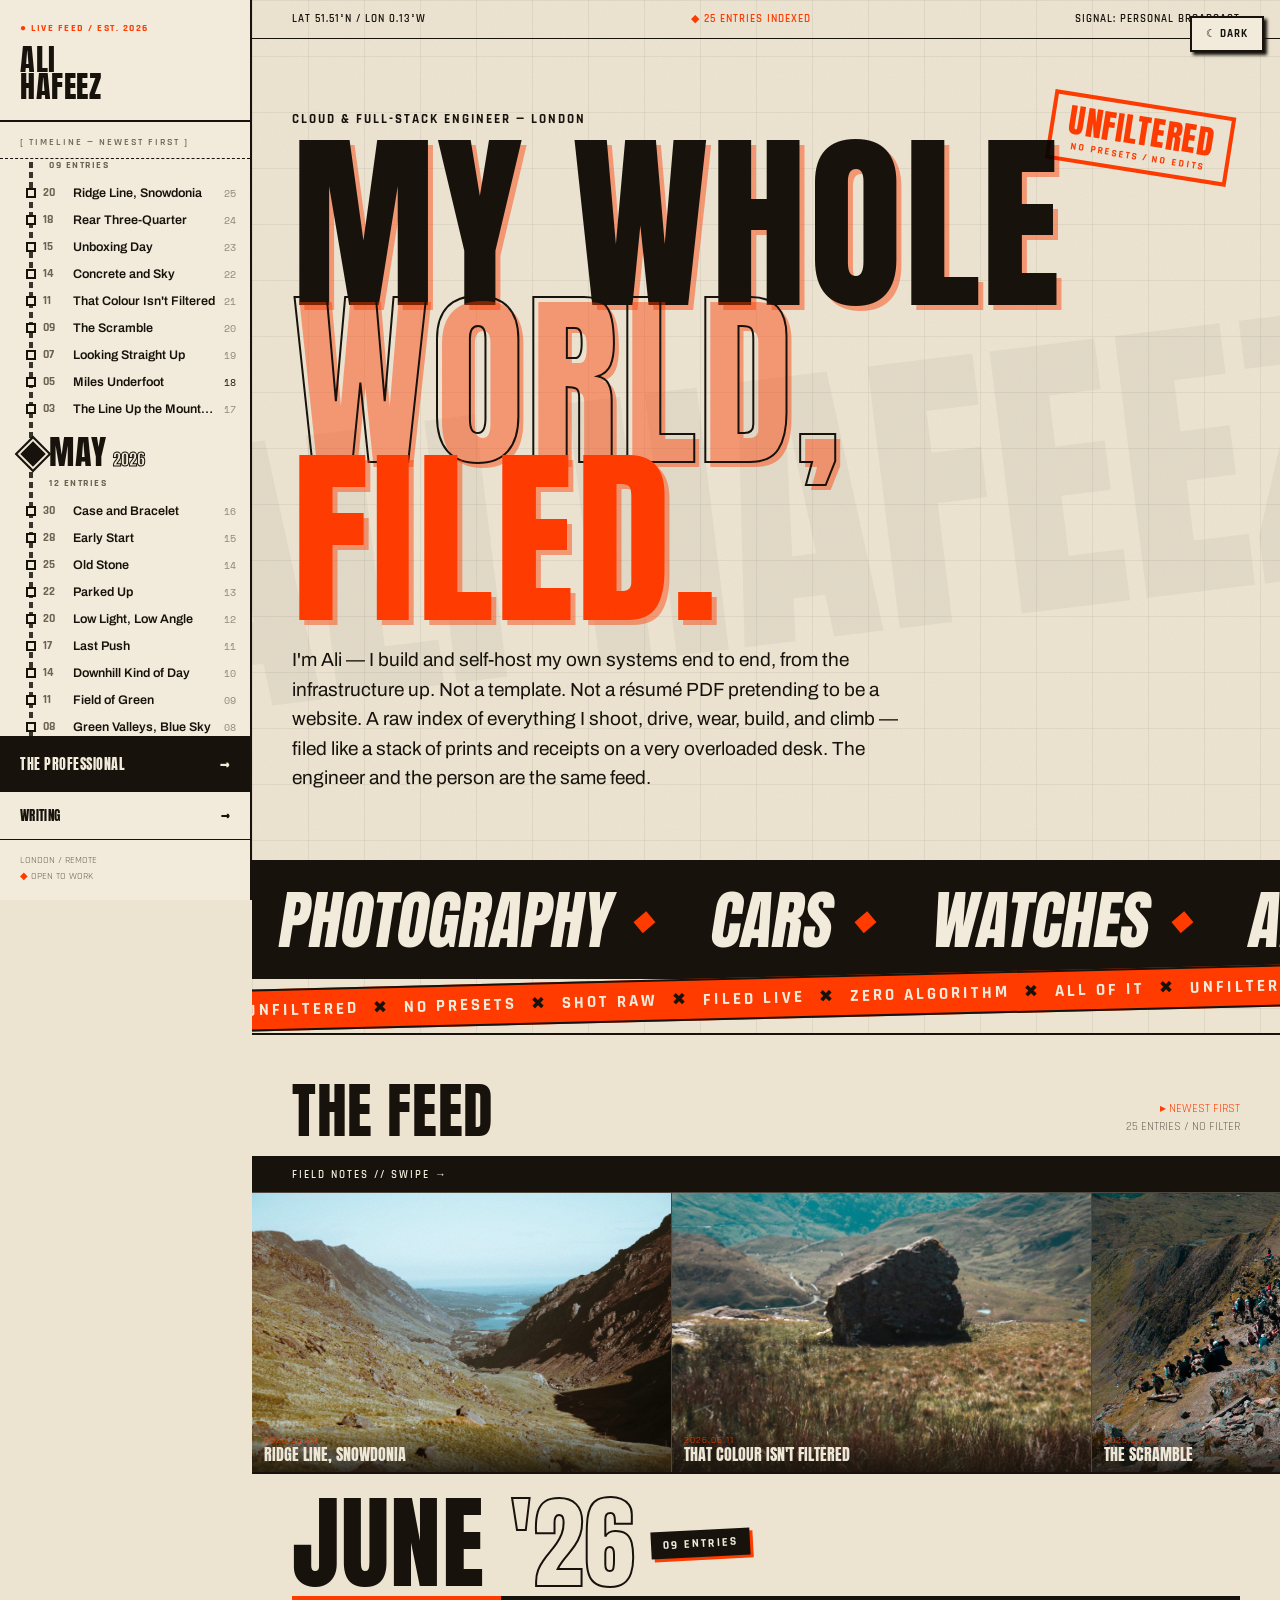
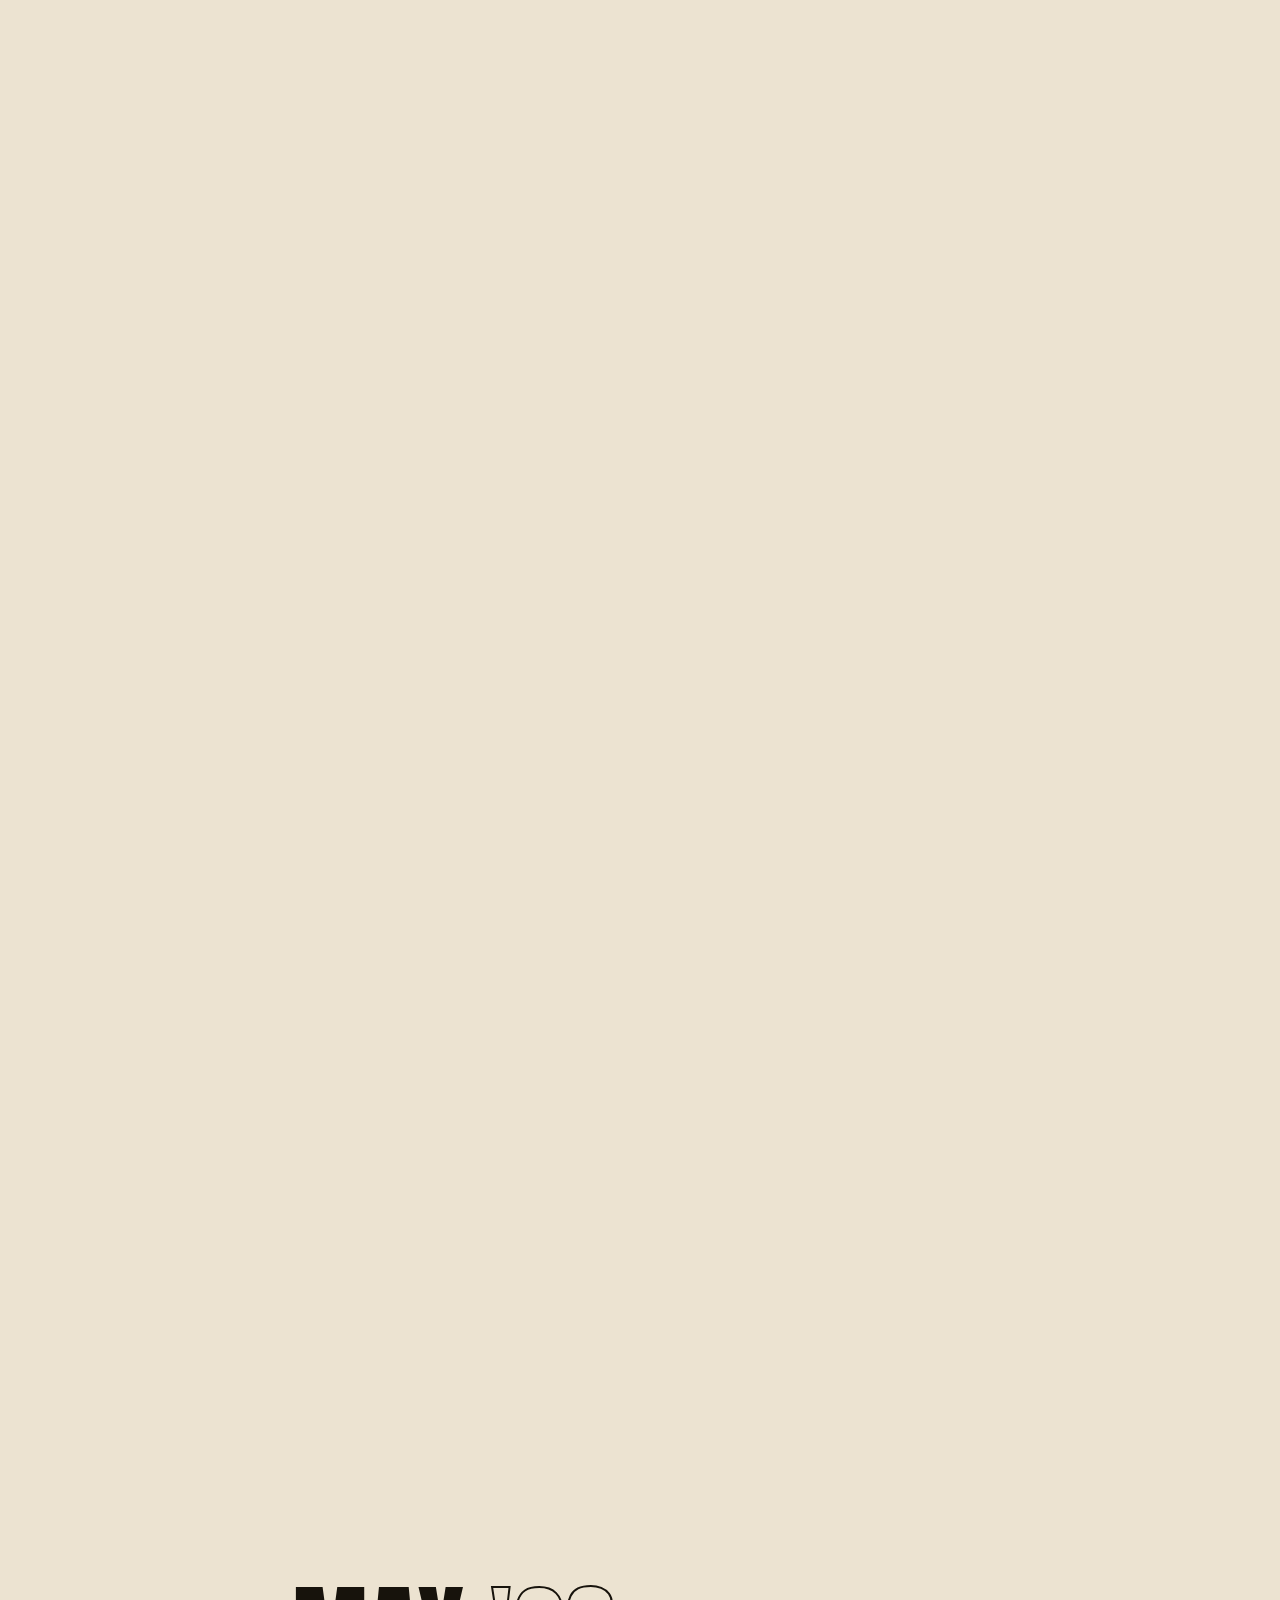
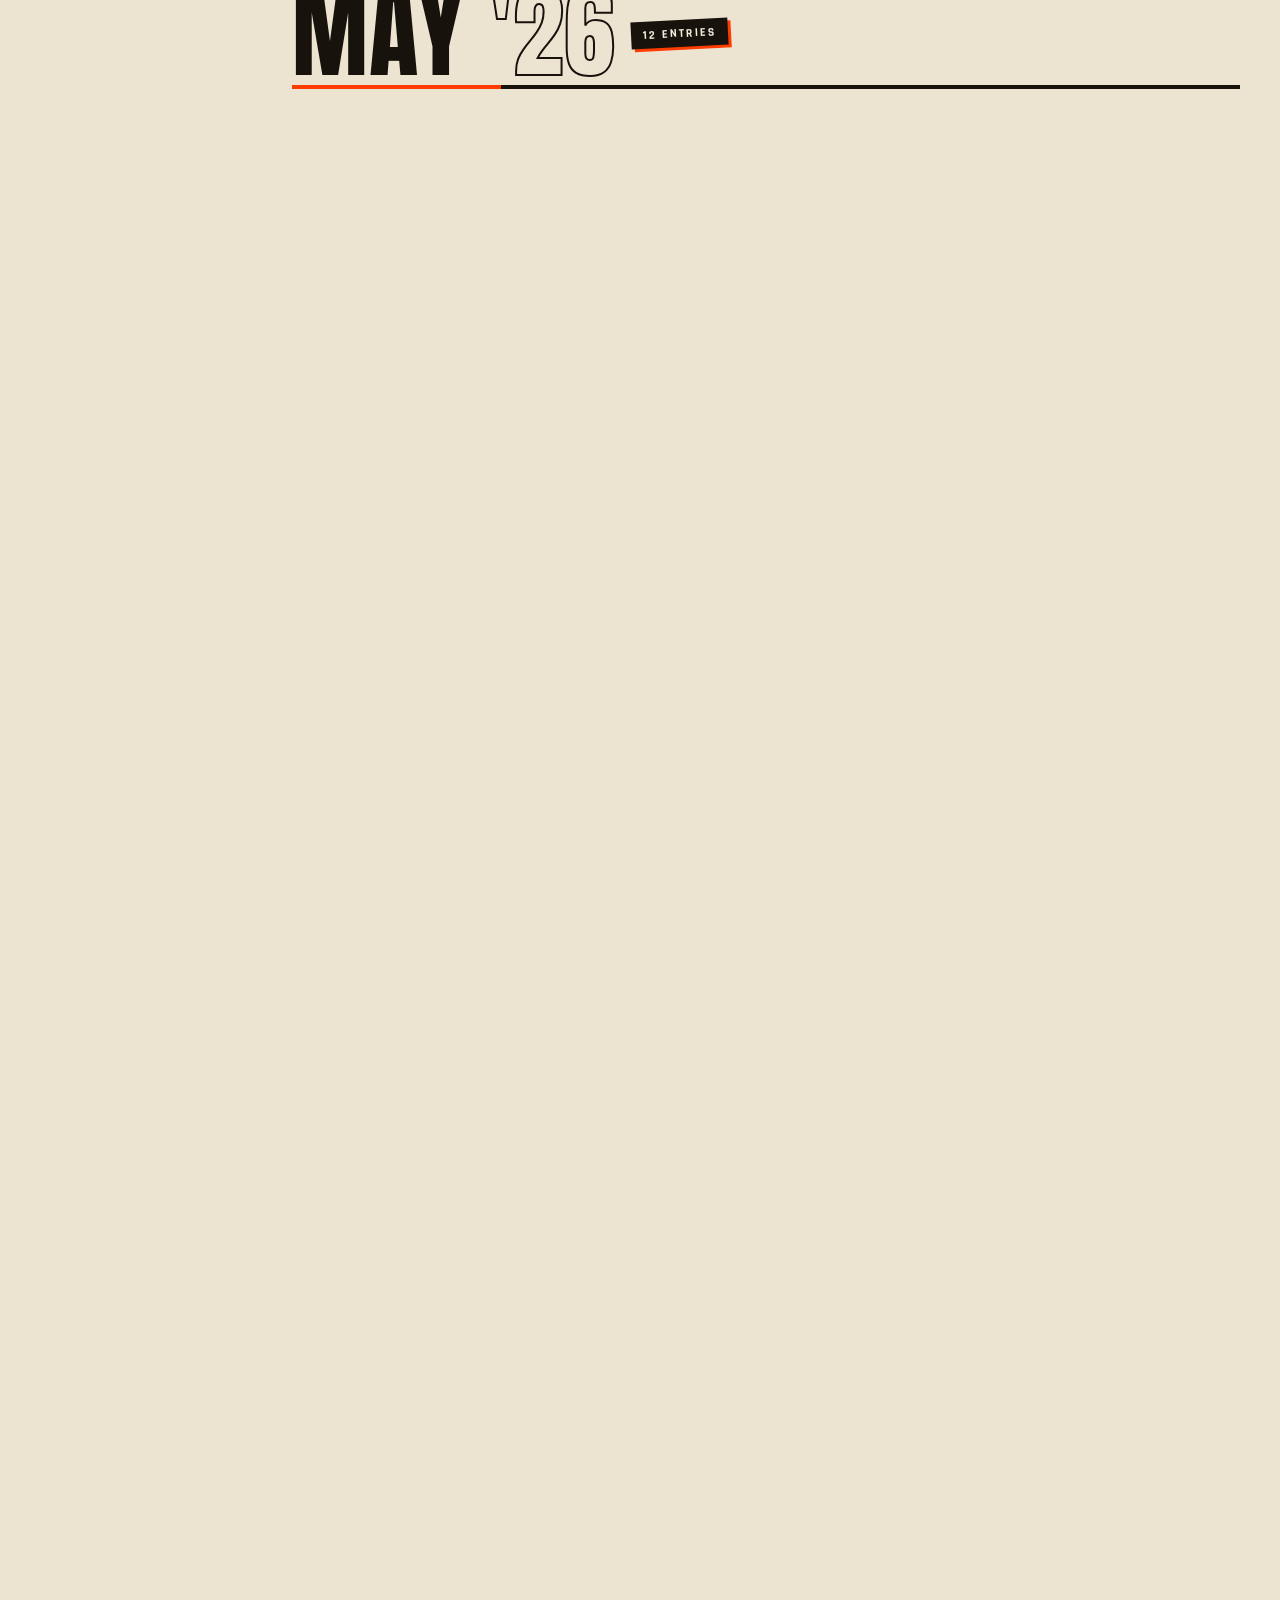
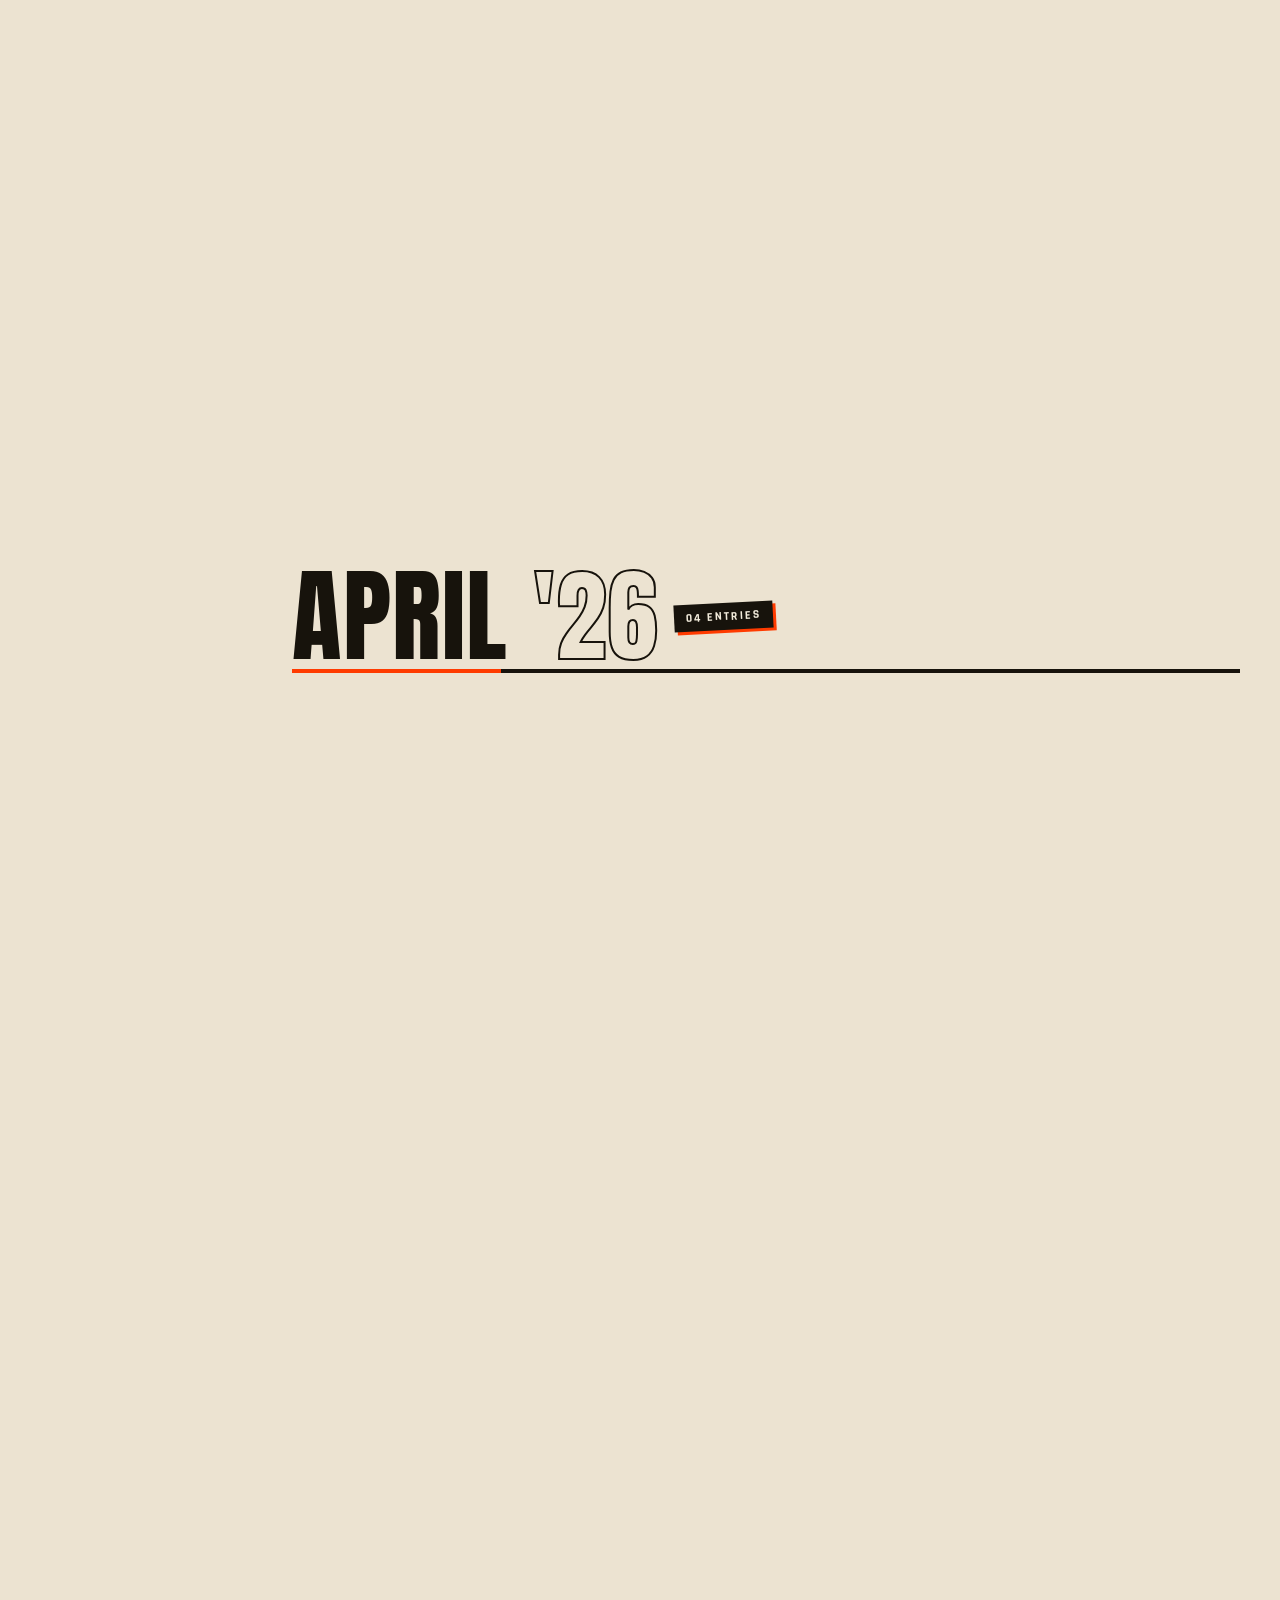
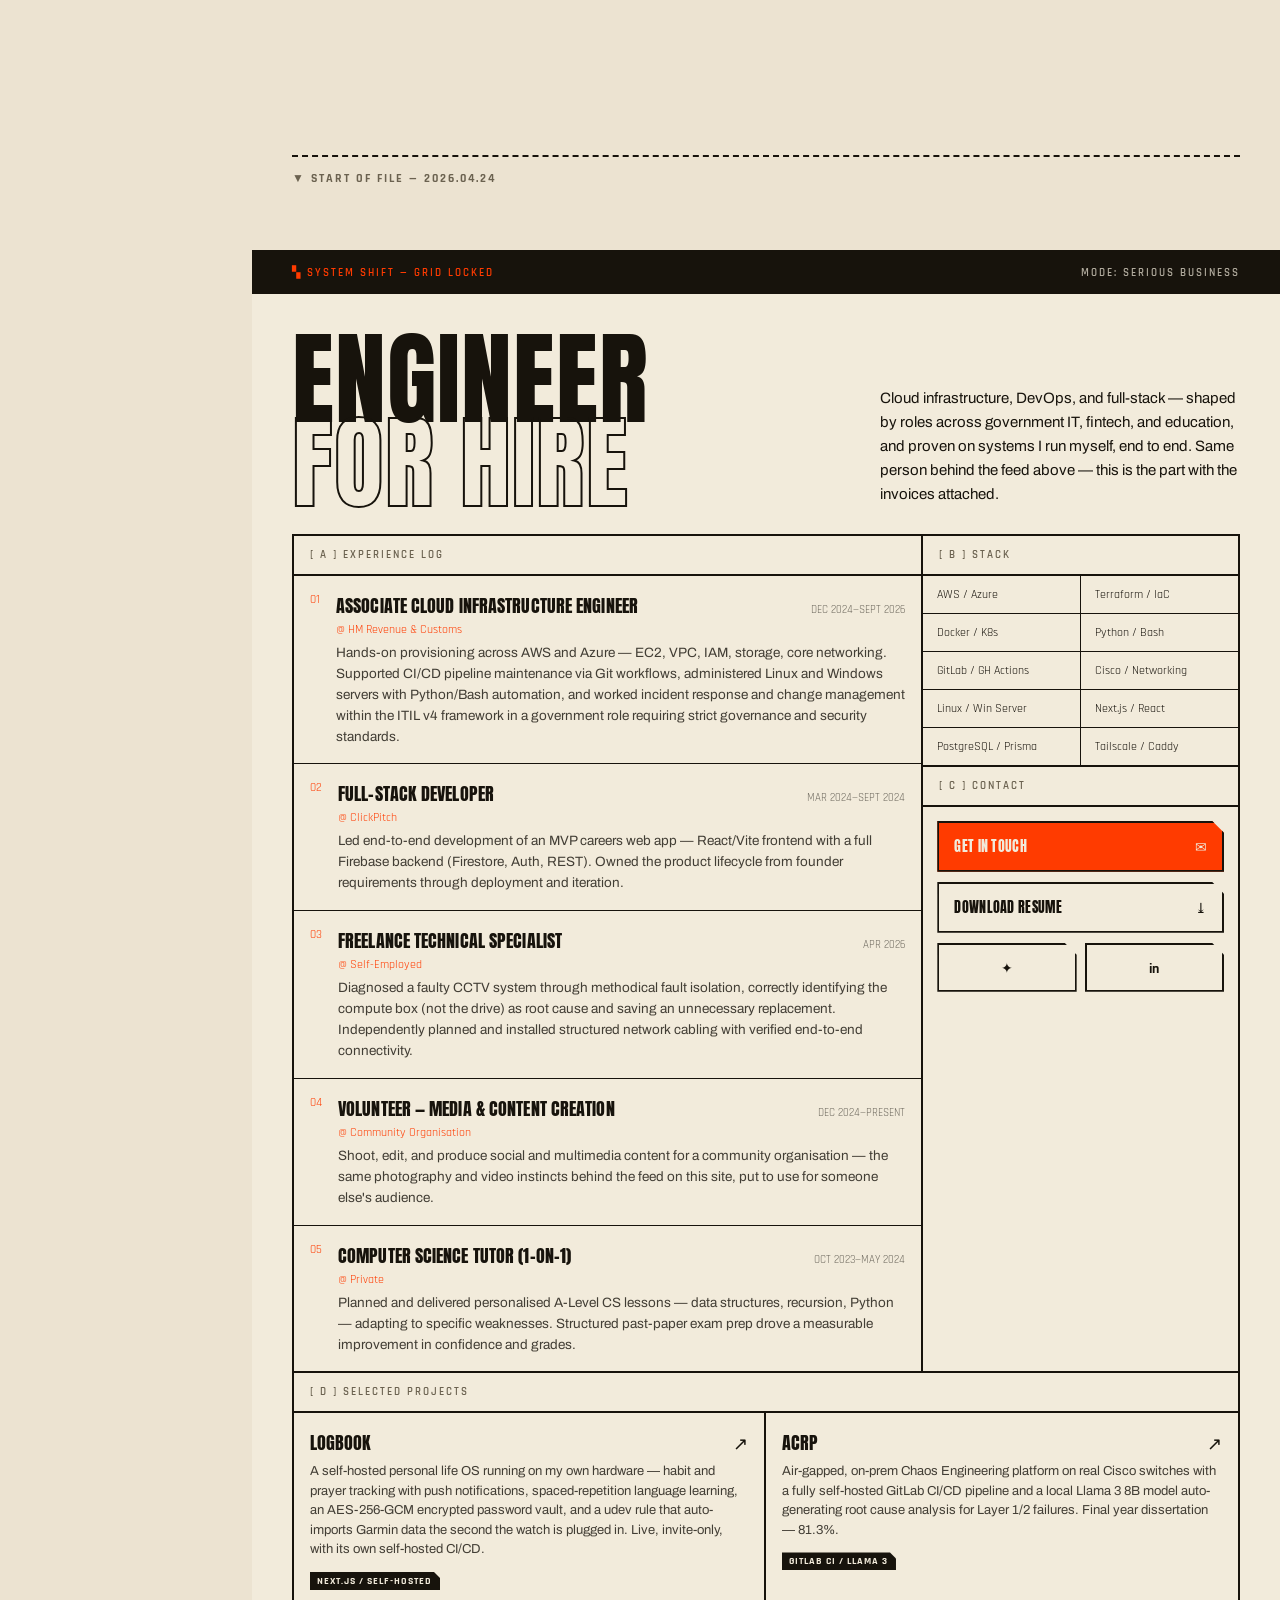
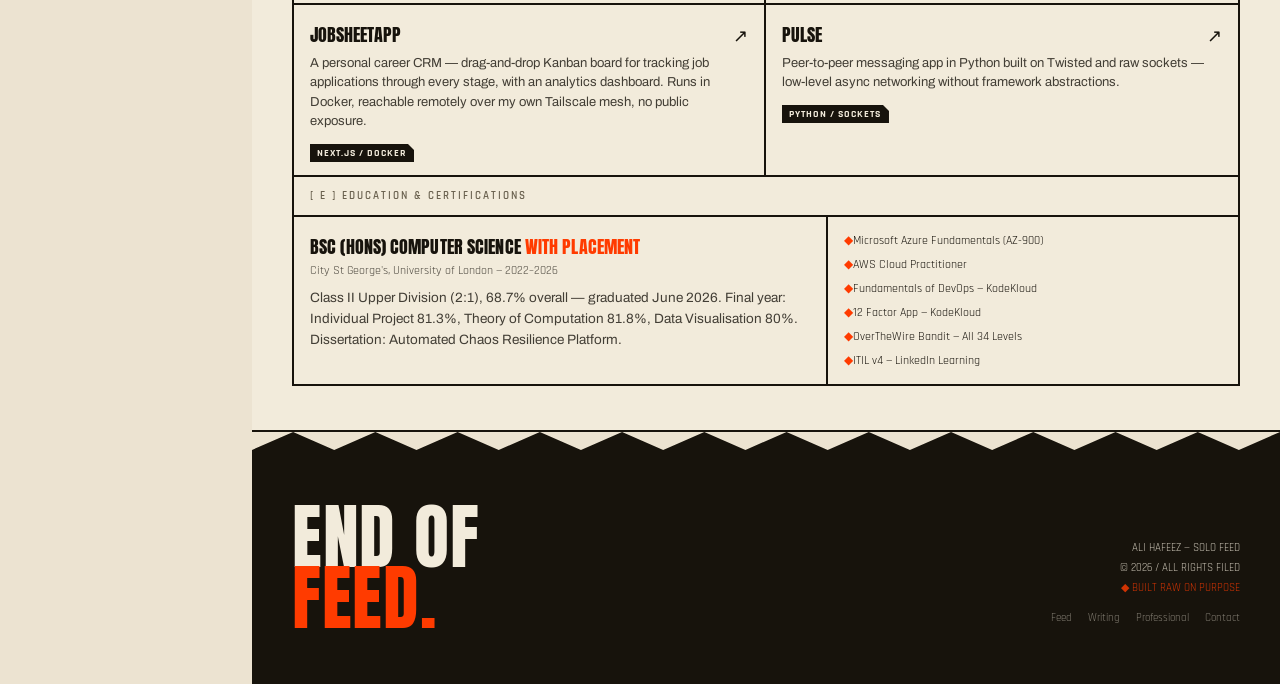
==== commit 139a5d98: "Turn the left rail into a scroll-synced timeline, add raw energy Replace the category filter with a " ====
--- a/index.html
+++ b/index.html
@@ -15,19 +15,22 @@
   <link rel="stylesheet" href="style.css" />
   <link rel="icon" type="image/svg+xml" href="favicon.svg" />
   <meta name="theme-color" content="#ece3d1" />
+  <script data-goatcounter="https://ali-hafeez.goatcounter.com/count" async src="https://gc.zgo.at/count.js"></script>
 </head>
 <body>
+
+  <div class="scroll-progress" id="scrollProgress" aria-hidden="true"></div>
 
   <!-- ══════════════ DESKTOP LEFT RAIL ══════════════ -->
   <aside class="side-nav" id="sideNav">
     <button class="side-identity" onclick="window.scrollTo({top:0,behavior:'smooth'})">
-      <div class="side-eyebrow">● SOLO FEED / EST. 2026</div>
+      <div class="side-eyebrow"><span class="blink">●</span> LIVE FEED / EST. 2026</div>
       <div class="side-name">ALI<br>HAFEEZ</div>
     </button>
 
-    <div class="side-index">
-      <div class="side-index-label">[ INDEX — FILTER FEED ]</div>
-      <div id="sideFilterList"></div>
+    <div class="side-index side-timeline" id="sideTimelineScroll">
+      <div class="side-index-label">[ TIMELINE — NEWEST FIRST ]</div>
+      <div id="sideTimeline"></div>
     </div>
 
     <div class="side-footer">
@@ -55,6 +58,7 @@
       </div>
 
       <div class="hero-body">
+        <div class="hero-stamp" aria-hidden="true">UNFILTERED<small>NO PRESETS / NO EDITS</small></div>
         <div class="hero-kicker">CLOUD &amp; FULL-STACK ENGINEER &mdash; LONDON</div>
         <h1 class="hero-heading">
           My whole<br>
@@ -72,6 +76,9 @@
       <div class="hero-marquee-wrap">
         <div class="hero-marquee" id="heroMarquee"></div>
       </div>
+      <div class="hero-tape" aria-hidden="true">
+        <div class="hero-tape-track" id="heroTape"></div>
+      </div>
     </section>
 
     <div class="section-tear section-tear--paper" aria-hidden="true"></div>
@@ -81,8 +88,8 @@
       <div class="feed-title-bar">
         <h2 class="feed-h2">The Feed</h2>
         <div class="feed-status">
-          <div class="neon" id="feedFilterLabel">&#9656; ALL CATEGORIES</div>
-          <div class="feed-count" id="feedCount">18 / 18 ENTRIES</div>
+          <div class="neon" id="feedPosLabel">&#9656; NEWEST FIRST</div>
+          <div class="feed-count" id="feedCount">25 ENTRIES / NO FILTER</div>
         </div>
       </div>
 
@@ -92,8 +99,8 @@
       </div>
 
       <div class="feed-body">
-        <div class="feed-flow" id="feedGrid"></div>
-        <div class="feed-empty" id="feedEmpty" hidden>NO ENTRIES IN THIS CATEGORY.</div>
+        <div class="feed-months" id="feedGrid"></div>
+        <div class="feed-end">&#9660; START OF FILE &mdash; <span id="feedStart"></span></div>
       </div>
     </section>
 
@@ -282,16 +289,16 @@
     <div class="mobile-overlay" id="mobileOverlay"></div>
     <div class="mobile-drawer" id="mobileDrawer">
       <div class="mobile-drawer-head">
-        <span>[ FILTER FEED ]</span>
+        <span>[ TIMELINE ]</span>
         <button id="mobileClose">CLOSE &#10005;</button>
       </div>
       <a class="mobile-drawer-item mobile-drawer-write" href="blog.html">WRITING &rarr;</a>
-      <div id="mobileFilterList"></div>
+      <div class="mobile-timeline" id="mobileTimeline"></div>
     </div>
     <div class="mobile-bar">
       <button class="ctrl-btn" id="mobileFilterToggle">
-        <span class="ctrl-label">FILTER</span>
-        <span class="ctrl-value" id="mobileFilterValue">Everything</span>
+        <span class="ctrl-label"><span class="blink">●</span> TIMELINE</span>
+        <span class="ctrl-value" id="mobileTimelineValue">Start here</span>
       </button>
       <button class="ctrl-btn ctrl-work" onclick="goto('professional')">WORK &rarr;</button>
     </div>
--- a/style.css
+++ b/style.css
@@ -123,7 +123,7 @@
   z-index: 900;
   display: flex;
   flex-direction: column;
-  overflow-y: auto;
+  overflow: hidden;
 }
 
 .side-identity {
@@ -370,7 +370,7 @@
 .hero-marquee-item .diamond { color: var(--neon); font-size: 0.5em; }
 
 /* ─────────────── Feed ─────────────── */
-.feed { border-bottom: 2px solid var(--ink); }
+.feed { border-bottom: 2px solid var(--ink); overflow-x: clip; }
 
 .feed-title-bar {
   display: flex;
@@ -451,11 +451,10 @@
 
 .feed-body { padding: clamp(16px,3vw,28px) clamp(16px,4vw,40px) clamp(40px,5vw,64px); }
 
-.feed-flow { column-count: 3; column-gap: 16px; }
-.feed-item { break-inside: avoid; margin-bottom: 16px; }
-@media (max-width: 1180px) { .feed-flow { column-count: 2; } }
+.feed-flow { display: flex; align-items: flex-start; gap: 16px; }
+.feed-col { flex: 1; min-width: 0; }
+.feed-item { margin-bottom: 16px; }
 @media (max-width: 640px) {
-  .feed-flow { column-count: 1; }
   .feed-item { position: sticky; top: 14px; }
   .feed-item .post-card { box-shadow: 0 14px 30px rgba(23,19,12,0.28); }
 }
@@ -851,3 +850,230 @@
   border: 1px solid var(--ink); padding: 1px 6px;
 }
 .prose strong { font-weight: 700; }
+
+/* ═══════════════════════ Timeline rail ═══════════════════════ */
+.blink { animation: blink 1.1s steps(1) infinite; color: var(--neon); }
+@keyframes blink { 50% { opacity: 0; } }
+
+.side-timeline { flex: 1; min-height: 0; overflow-y: auto; padding: 0 0 18px; }
+.side-timeline::-webkit-scrollbar { width: 4px; }
+.side-timeline::-webkit-scrollbar-thumb { background: var(--neon); }
+.side-timeline .side-index-label {
+  position: sticky; top: 0; z-index: 3; background: var(--card);
+  padding-top: 14px; padding-bottom: 10px; border-bottom: 1px dashed var(--ink);
+}
+
+.tl { position: relative; padding: 10px 0 4px; --rail-x: 31px; }
+
+.tl-rail {
+  position: absolute; top: 10px; bottom: 10px; left: calc(var(--rail-x) - 2px); width: 4px;
+  background: repeating-linear-gradient(to bottom, var(--ink) 0 6px, transparent 6px 10px);
+  opacity: 0.85;
+}
+.tl-fill {
+  position: absolute; top: 0; left: -1px; right: -1px; height: 0;
+  background: var(--neon);
+  box-shadow: 0 0 0 1px var(--neon);
+  transition: height .35s cubic-bezier(.2,.9,.25,1.25);
+}
+.tl-fill::after {
+  content: ""; position: absolute; bottom: -2px; left: 50%; width: 14px; height: 4px;
+  transform: translateX(-50%); background: var(--neon);
+}
+
+.tl-now {
+  position: relative; display: flex; align-items: center; gap: 10px;
+  padding: 2px 16px 12px calc(var(--rail-x) - 7px);
+  font-family: var(--mono); font-weight: 700; font-size: 11px; letter-spacing: 1.5px; color: var(--neon);
+}
+.tl-now-dot {
+  width: 14px; height: 14px; border-radius: 50%; background: var(--neon); flex-shrink: 0;
+  box-shadow: 0 0 0 0 var(--neon); animation: ping 1.6s ease-out infinite;
+}
+@keyframes ping {
+  0% { box-shadow: 0 0 0 0 color-mix(in srgb, var(--neon) 70%, transparent); }
+  100% { box-shadow: 0 0 0 12px transparent; }
+}
+
+.tl-month { margin-bottom: 6px; }
+
+.tl-month-head {
+  position: relative; width: 100%; display: flex; align-items: baseline; gap: 6px; flex-wrap: wrap;
+  padding: 10px 14px 8px calc(var(--rail-x) + 18px);
+  background: none; border: none; cursor: pointer; text-align: left; color: var(--ink);
+}
+.tl-month-head::before {
+  content: ""; position: absolute; left: calc(var(--rail-x) - 9px); top: 15px;
+  width: 18px; height: 18px; background: var(--ink); transform: rotate(45deg);
+  border: 2px solid var(--card); outline: 2px solid var(--ink);
+}
+.tl-month-head.active::before { background: var(--neon); outline-color: var(--neon); }
+.tl-month-name {
+  font-family: var(--exp); font-size: 34px; line-height: 0.85; letter-spacing: 0.5px;
+  transition: color .15s, transform .15s;
+}
+.tl-month-year { font-family: var(--exp); font-size: 16px; color: transparent; -webkit-text-stroke: 1px var(--ink); }
+.tl-month-count {
+  width: 100%; font-family: var(--mono); font-weight: 700; font-size: 9.5px; letter-spacing: 1.5px; color: var(--muted);
+}
+.tl-month-head:hover .tl-month-name, .tl-month-head.active .tl-month-name { color: var(--neon); }
+.tl-month-head:hover .tl-month-name { transform: skewX(-8deg); }
+
+.tl-entry {
+  position: relative; width: 100%; display: grid; grid-template-columns: 22px 1fr auto; align-items: center; gap: 8px;
+  padding: 6px 14px 6px calc(var(--rail-x) + 12px);
+  background: none; border: none; cursor: pointer; text-align: left; color: var(--ink);
+  transition: background .1s, color .1s, padding .15s;
+}
+.tl-node {
+  position: absolute; left: calc(var(--rail-x) - 5px); top: 50%; width: 10px; height: 10px;
+  margin-top: -5px; background: var(--card); border: 2px solid var(--ink);
+  transition: transform .2s cubic-bezier(.2,.9,.25,1.6), background .15s;
+}
+.tl-day { font-family: var(--mono); font-weight: 700; font-size: 12px; color: var(--muted); }
+.tl-title {
+  font-family: var(--body); font-weight: 600; font-size: 12.5px; white-space: nowrap; overflow: hidden; text-overflow: ellipsis;
+}
+.tl-code { font-family: var(--code); font-size: 9.5px; opacity: 0.45; }
+
+.tl-entry:hover { background: var(--ink); color: var(--card); padding-left: calc(var(--rail-x) + 16px); }
+.tl-entry:hover .tl-day { color: var(--neon); }
+.tl-entry:hover .tl-node { background: var(--neon); border-color: var(--neon); transform: rotate(45deg) scale(1.2); }
+
+.tl-entry.active {
+  background: var(--neon); color: var(--card);
+  clip-path: polygon(0 0, 100% 0, calc(100% - 8px) 100%, 0 100%);
+}
+.tl-entry.active .tl-day, .tl-entry.active .tl-code { color: var(--card); opacity: 1; }
+.tl-entry.active .tl-title { font-weight: 700; }
+.tl-entry.active .tl-node {
+  background: var(--ink); border-color: var(--card); transform: rotate(45deg) scale(1.5);
+}
+
+.tl-origin {
+  padding: 10px 14px 0 calc(var(--rail-x) - 6px);
+  font-family: var(--mono); font-weight: 700; font-size: 10px; letter-spacing: 1.5px; color: var(--muted);
+}
+.tl.done .tl-origin { color: var(--neon); }
+
+/* Mobile drawer version */
+.mobile-timeline .tl { --rail-x: 36px; }
+.mobile-timeline .tl-entry { padding-top: 11px; padding-bottom: 11px; }
+.mobile-timeline .tl-title { font-size: 14px; }
+.mobile-timeline .tl-entry.active { clip-path: none; }
+.mobile-drawer { max-height: 78vh; }
+.ctrl-value { text-transform: none; font-family: var(--body); font-weight: 700; font-size: 13px; }
+
+/* ═══════════════════════ Scroll progress ═══════════════════════ */
+.scroll-progress {
+  position: fixed; top: 0; left: 0; right: 0; height: 5px; z-index: 995;
+  background: var(--neon); transform-origin: 0 50%; transform: scaleX(0);
+  pointer-events: none;
+}
+
+/* ═══════════════════════ Hero energy ═══════════════════════ */
+.hero-stamp {
+  position: absolute; z-index: 2; top: clamp(26px,5vw,64px); right: clamp(16px,4vw,48px);
+  font-family: var(--exp); font-size: clamp(22px,2.6vw,36px); letter-spacing: 1px; line-height: 1;
+  color: var(--neon); border: 4px solid var(--neon); padding: 8px 14px 7px;
+  transform: rotate(9deg); text-align: center;
+  mix-blend-mode: multiply;
+  animation: stamp-in .5s cubic-bezier(.2,.9,.3,1.4) .25s both;
+}
+.hero-stamp small {
+  display: block; font-family: var(--mono); font-weight: 700; font-size: 10px; letter-spacing: 2px; margin-top: 4px;
+}
+@keyframes stamp-in {
+  from { opacity: 0; transform: rotate(-12deg) scale(2.4); }
+  to { opacity: 1; transform: rotate(9deg) scale(1); }
+}
+@media (prefers-color-scheme: dark) { :root:not([data-theme="light"]) .hero-stamp { mix-blend-mode: normal; } }
+:root[data-theme="dark"] .hero-stamp { mix-blend-mode: normal; }
+@media (max-width: 760px) {
+  .hero-stamp { position: relative; top: auto; right: auto; display: inline-block; margin: 0 0 22px 6px; transform: rotate(-4deg); animation-name: stamp-in-sm; }
+}
+@keyframes stamp-in-sm {
+  from { opacity: 0; transform: rotate(-14deg) scale(2); }
+  to { opacity: 1; transform: rotate(-4deg) scale(1); }
+}
+
+.hero-heading .neon-fill { display: inline-block; animation: jolt 4.5s steps(1) infinite; }
+@keyframes jolt {
+  0%, 91%, 100% { transform: none; text-shadow: inherit; }
+  92% { transform: translate(-4px, 2px) skewX(-8deg); text-shadow: 6px 0 var(--ink); }
+  94% { transform: translate(5px, -2px); text-shadow: -6px 0 var(--ink); }
+  96% { transform: translate(-2px, 0) skewX(6deg); }
+}
+
+.hero-tape {
+  position: relative; z-index: 2; overflow: hidden;
+  background: var(--neon); border-top: 2px solid var(--ink); border-bottom: 2px solid var(--ink);
+  margin: -2px -20px 14px; transform: rotate(-1.4deg);
+}
+.hero-tape-track { display: flex; width: max-content; animation: marquee-rev 18s linear infinite; }
+.hero-tape-rep { display: flex; flex-shrink: 0; }
+.hero-tape-rep span {
+  font-family: var(--mono); font-weight: 700; font-size: clamp(13px,1.4vw,17px); letter-spacing: 3px;
+  text-transform: uppercase; color: var(--card); padding: 8px 14px; white-space: nowrap;
+}
+.hero-tape-rep .tape-x { color: var(--ink); padding: 8px 0; }
+@keyframes marquee-rev { from { transform: translateX(-50%); } to { transform: translateX(0); } }
+
+/* ═══════════════════════ Month-grouped feed ═══════════════════════ */
+.feed-month { scroll-margin-top: 20px; }
+.feed-month + .feed-month { margin-top: clamp(26px,4vw,48px); }
+
+.feed-month-head {
+  display: flex; align-items: center; gap: 16px; flex-wrap: wrap;
+  margin: 0 0 clamp(16px,2.4vw,26px); padding-bottom: 10px;
+  border-bottom: 4px solid var(--ink);
+  position: relative;
+}
+.feed-month-head::after {
+  content: ""; position: absolute; left: 0; bottom: -4px; height: 4px; width: 22%; background: var(--neon);
+}
+.feed-month-name {
+  font-family: var(--exp); font-weight: 400; font-size: clamp(44px,8vw,110px); line-height: 0.82;
+  text-transform: uppercase; margin: 0; color: var(--ink); letter-spacing: 0.01em;
+}
+.feed-month-stamp {
+  font-family: var(--mono); font-weight: 700; font-size: 12px; letter-spacing: 2px;
+  background: var(--ink); color: var(--card); padding: 6px 12px; transform: rotate(-3deg);
+  box-shadow: 3px 3px 0 var(--neon);
+}
+
+.feed-end {
+  margin-top: clamp(28px,4vw,48px); padding-top: 14px; border-top: 2px dashed var(--ink);
+  font-family: var(--mono); font-weight: 700; font-size: 12px; letter-spacing: 2px; color: var(--muted);
+}
+
+/* Slam-in reveal */
+@media (prefers-reduced-motion: no-preference) {
+  .anim .feed-item:not(.in) { opacity: 0; transform: translateY(46px) rotate(2.5deg) scale(1.04); }
+  .anim .feed-item { transition: opacity .35s ease-out, transform .5s cubic-bezier(.2,.9,.3,1.3); }
+  .anim .feed-item:nth-child(3n+2) { transition-delay: .06s; }
+  .anim .feed-item:nth-child(3n+3) { transition-delay: .12s; }
+}
+@media (prefers-reduced-motion: reduce) {
+  .blink, .tl-now-dot, .hero-heading .neon-fill, .hero-tape-track { animation: none; }
+}
+
+/* Jumped-to card gets hit */
+.feed-item.hit .post-card { animation: hit .7s cubic-bezier(.2,.9,.3,1.4); outline: 4px solid var(--neon); outline-offset: 3px; }
+@keyframes hit {
+  0% { transform: scale(1); }
+  20% { transform: scale(1.04) rotate(-1.5deg); }
+  40% { transform: scale(0.98) rotate(1deg); }
+  60% { transform: scale(1.01) rotate(-0.5deg); }
+  100% { transform: scale(1) rotate(0); }
+}
+
+/* Glitch title on hover */
+.post-card:hover .post-title { animation: glitch .35s steps(2) 1; text-shadow: 2px 0 var(--neon); }
+@keyframes glitch {
+  0% { transform: translateX(0); text-shadow: -3px 0 var(--neon); }
+  33% { transform: translateX(3px) skewX(-10deg); text-shadow: 3px 0 var(--neon); }
+  66% { transform: translateX(-2px); text-shadow: -2px 0 var(--neon); }
+  100% { transform: none; }
+}
+.mobile-nav.open ~ .theme-toggle { display: none; }
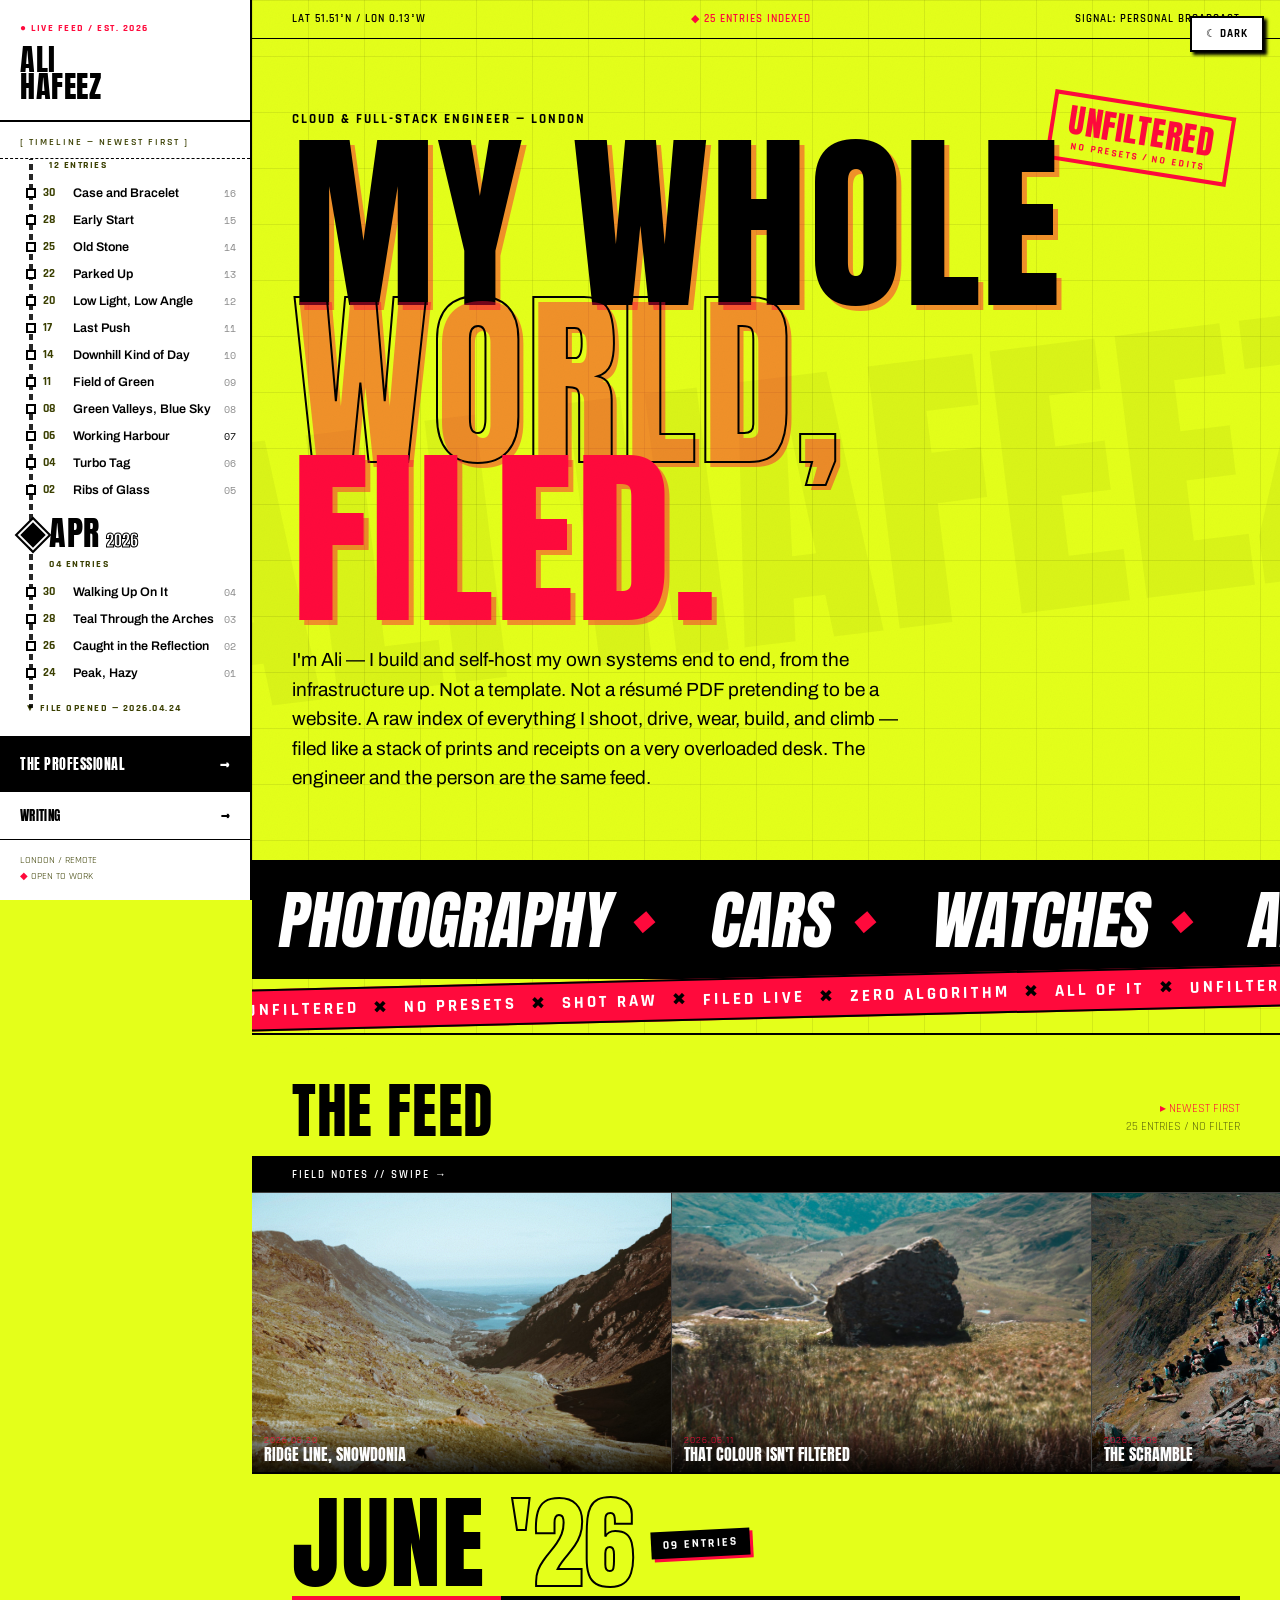
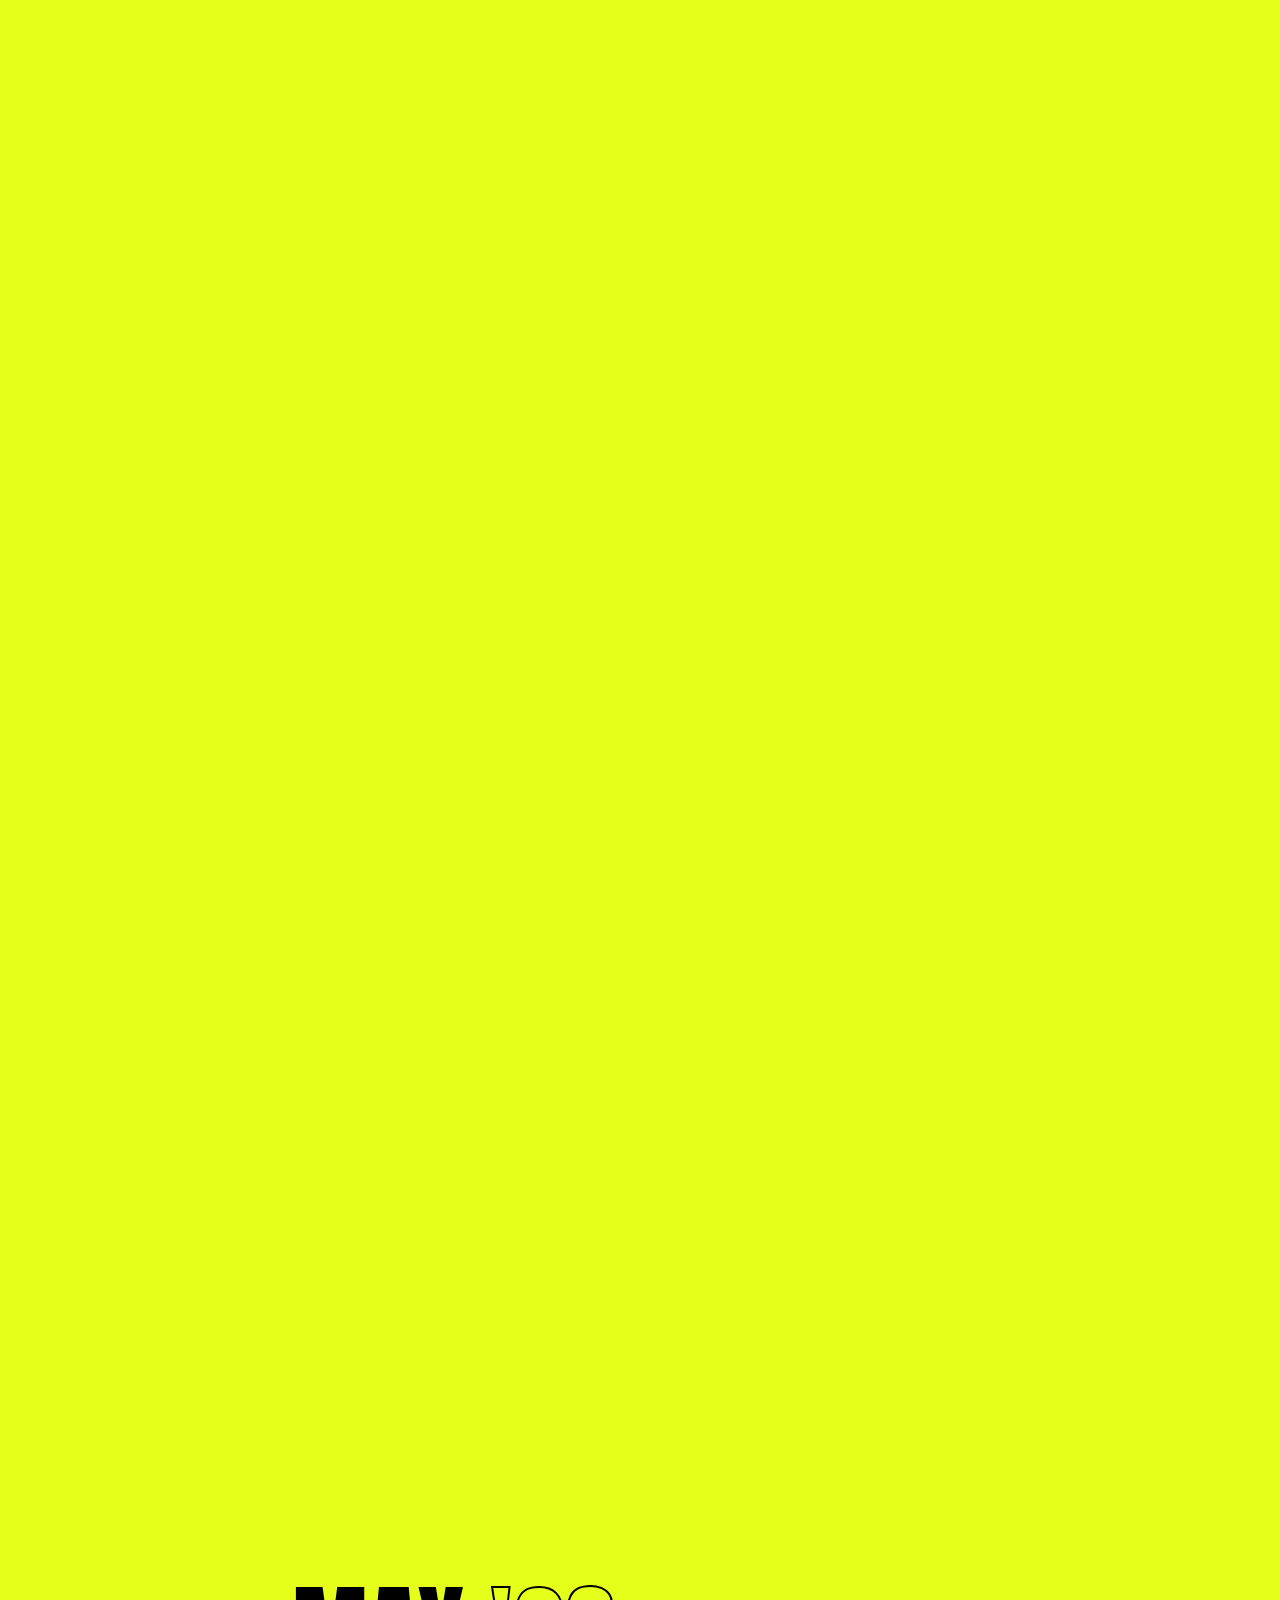
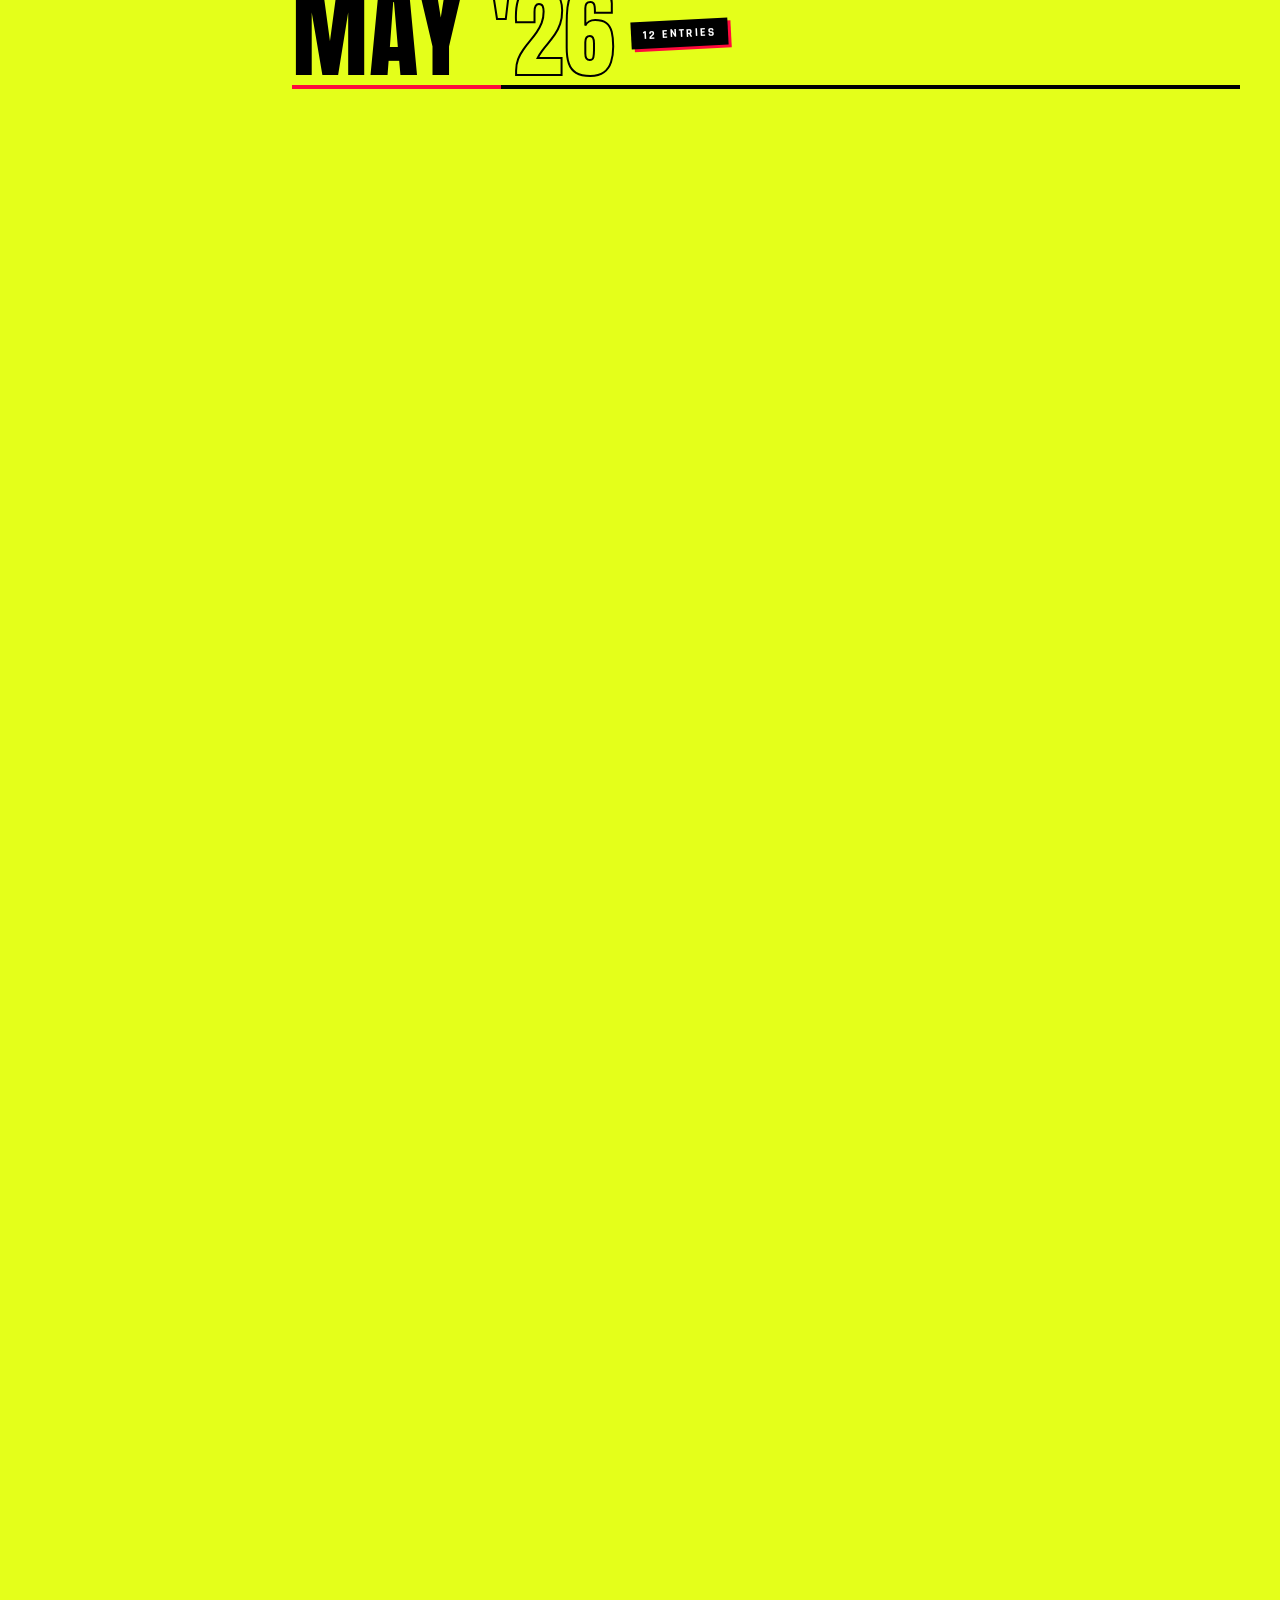
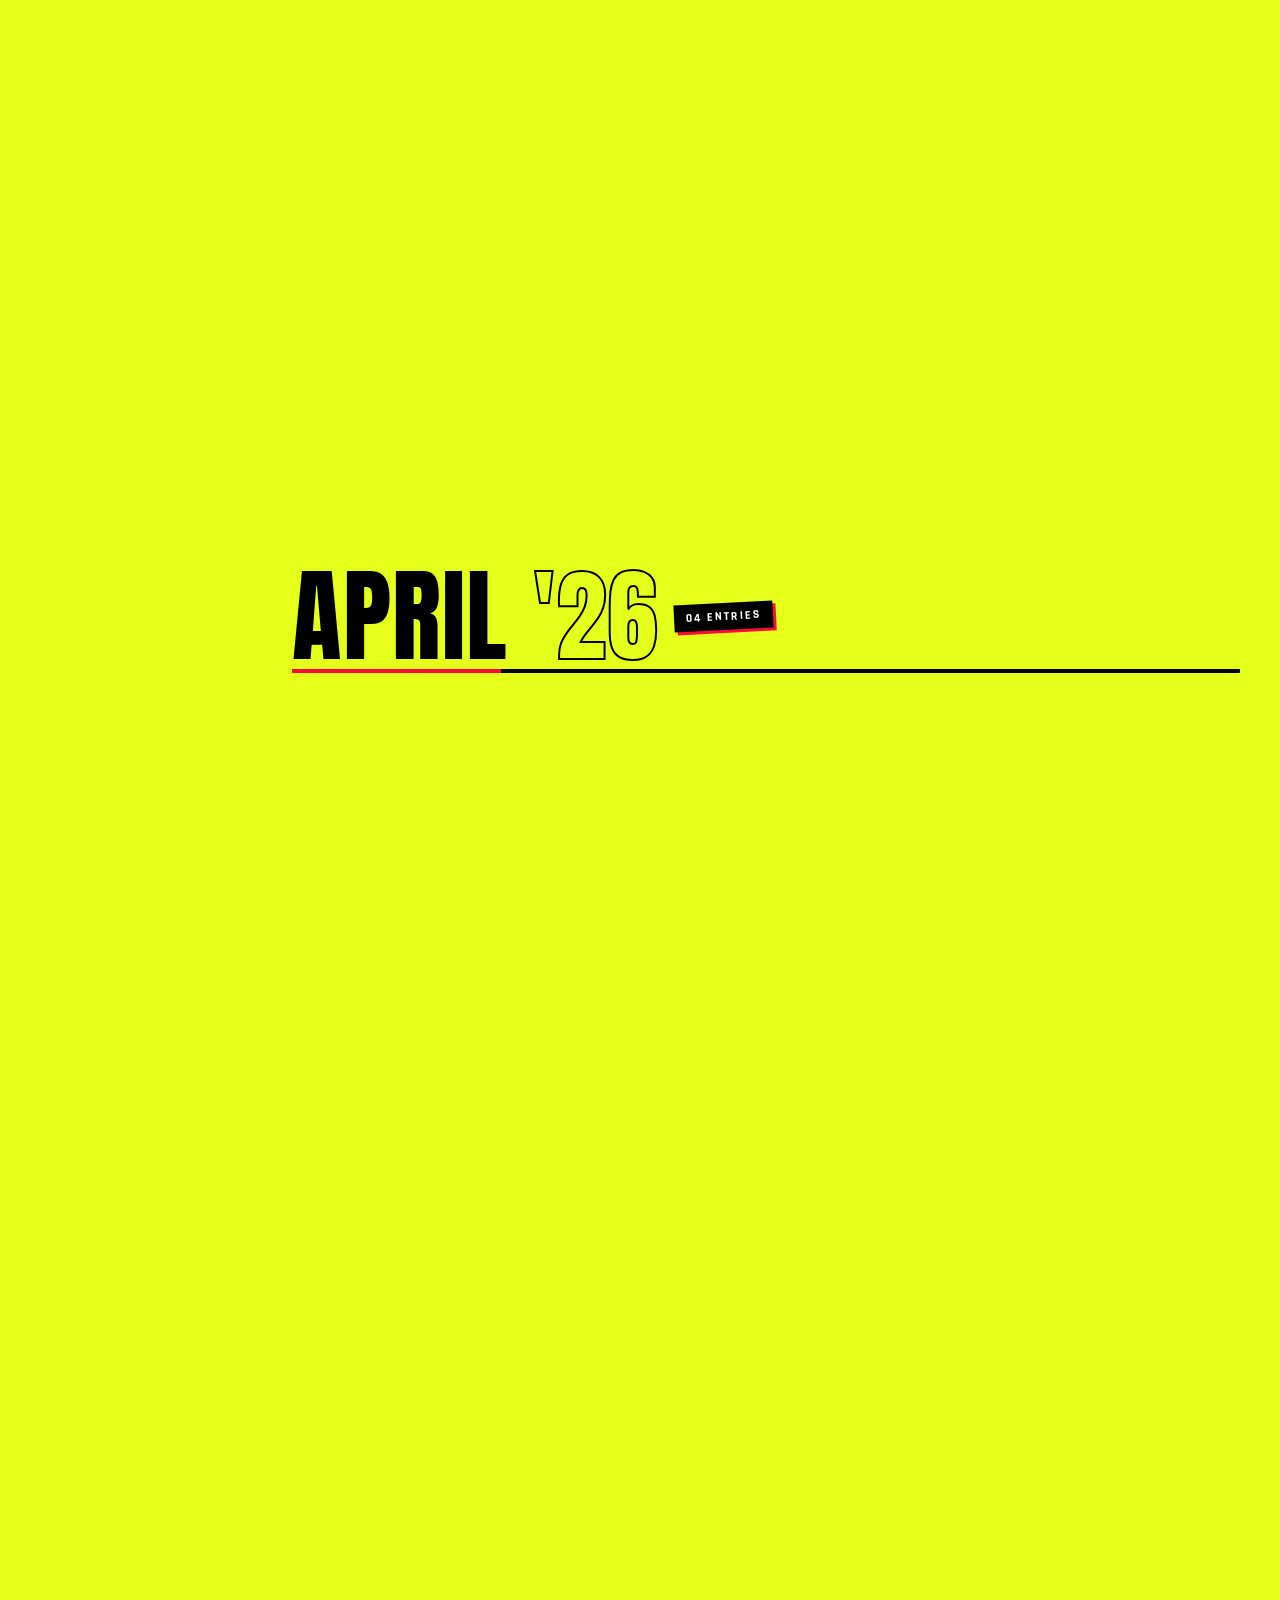
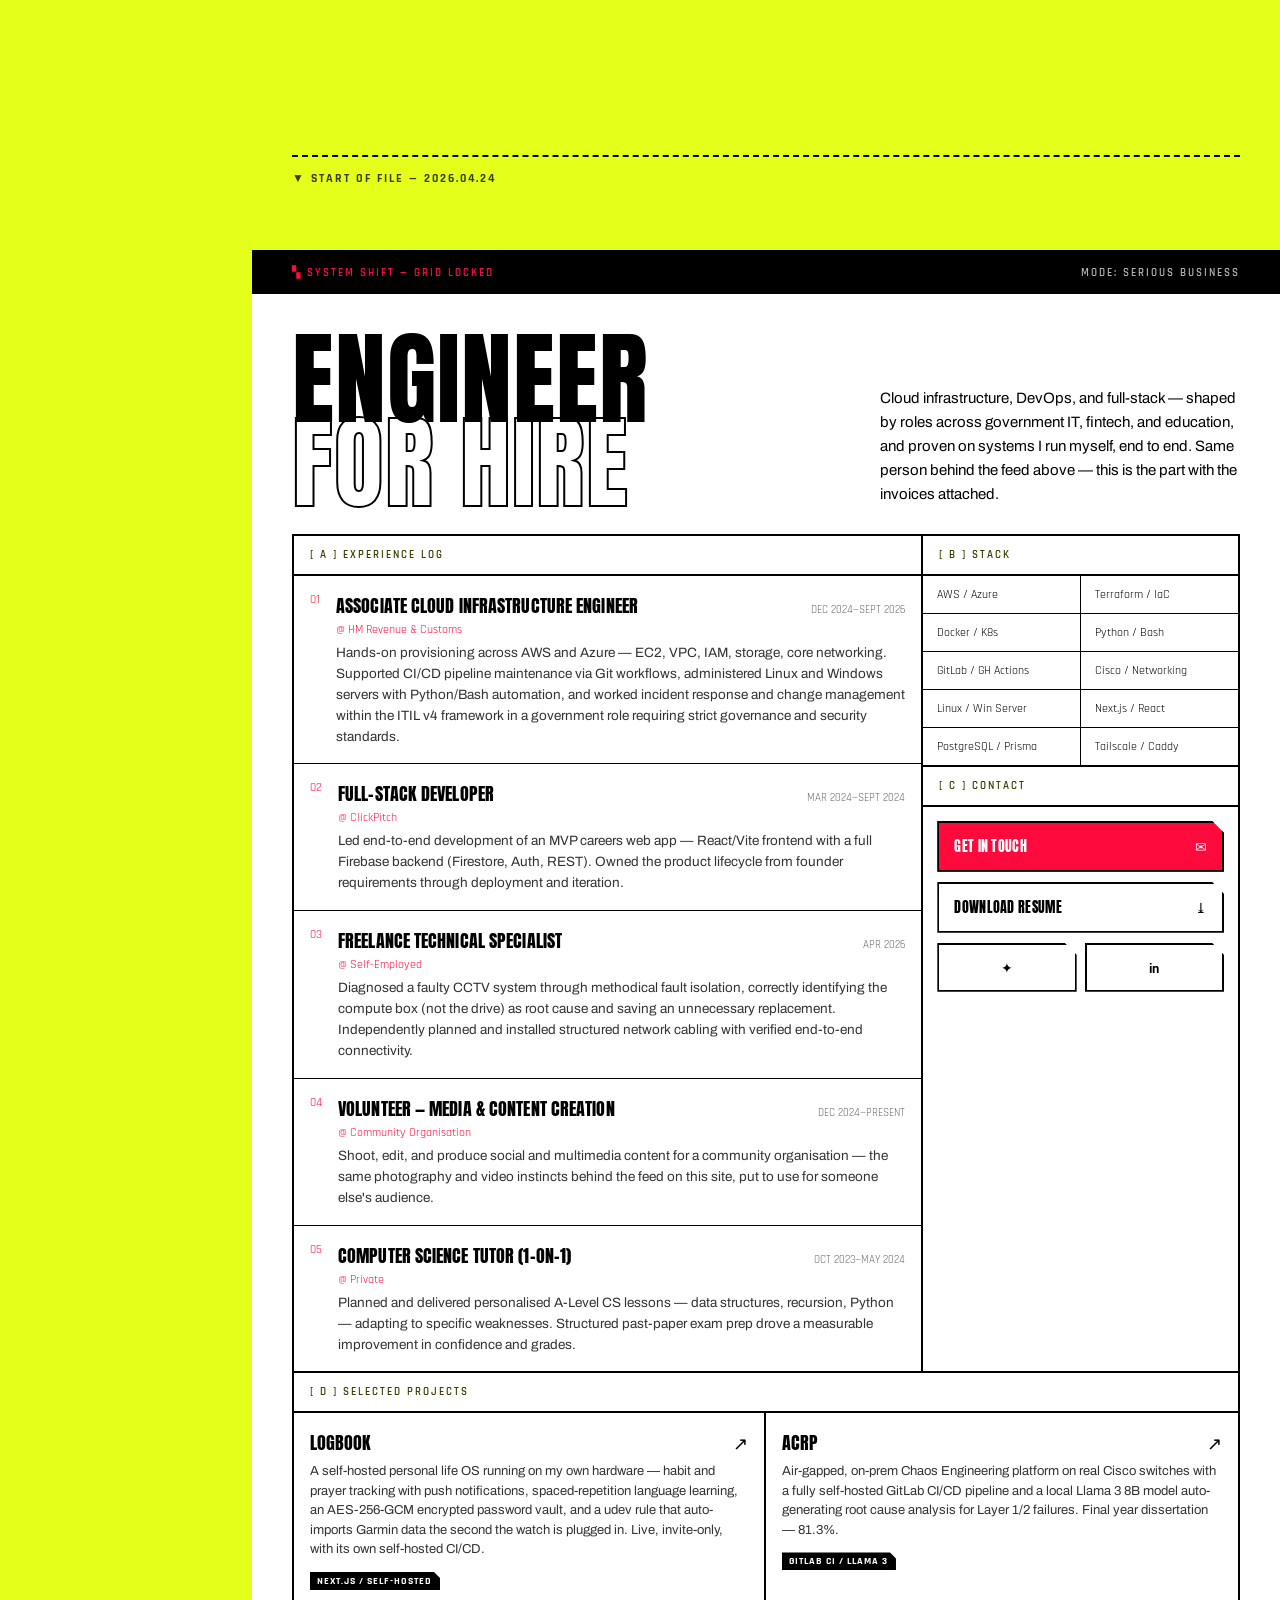
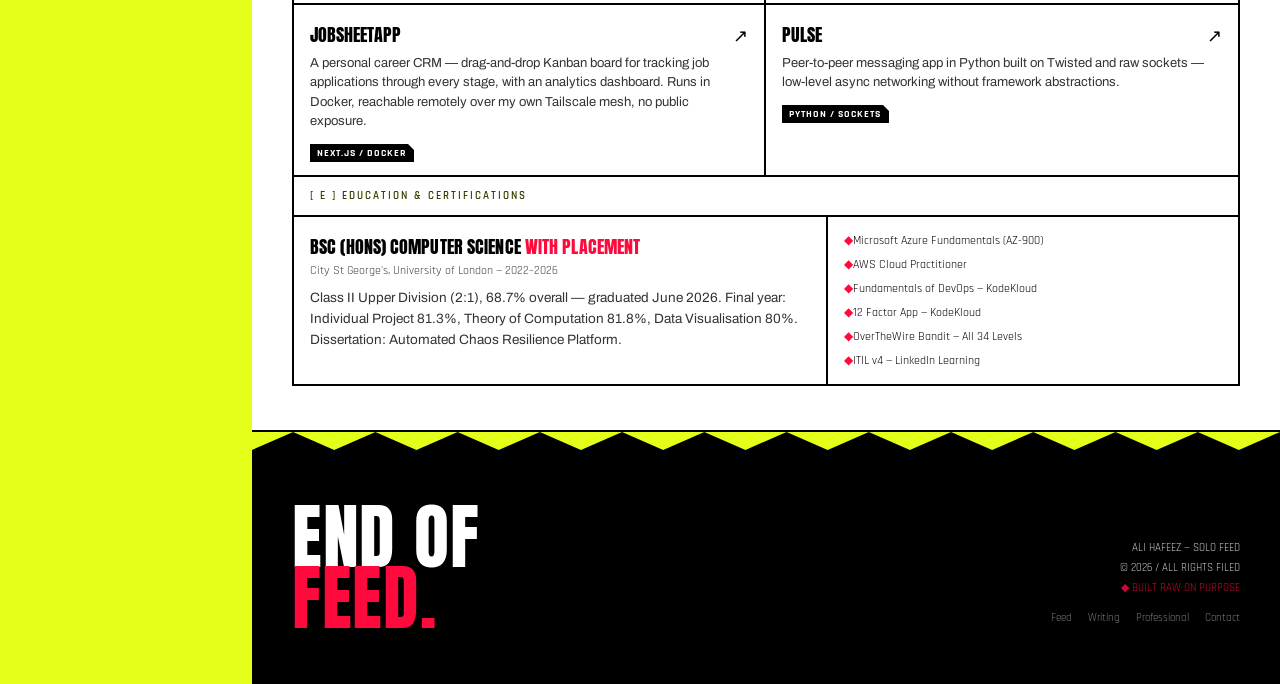
==== commit 211addb7: "Switch to a harsh hazard palette: acid yellow, black, blood red Co-Authored-By: Claude Opus 5.5 <nor" ====
--- a/index.html
+++ b/index.html
@@ -14,7 +14,7 @@
   <link href="https://fonts.googleapis.com/css2?family=Anton&family=Rajdhani:wght@400;500;600;700&family=Archivo:wght@400;500;600;700&family=Space+Mono:ital,wght@0,400;0,700;1,400&display=swap" rel="stylesheet" />
   <link rel="stylesheet" href="style.css" />
   <link rel="icon" type="image/svg+xml" href="favicon.svg" />
-  <meta name="theme-color" content="#ece3d1" />
+  <meta name="theme-color" content="#e4ff1a" />
   <script data-goatcounter="https://ali-hafeez.goatcounter.com/count" async src="https://gc.zgo.at/count.js"></script>
 </head>
 <body>
--- a/style.css
+++ b/style.css
@@ -1,11 +1,11 @@
 /* ═══════════════════════ Raw Brutalism ═══════════════════════ */
 
 :root {
-  --ink: #17130c;
-  --paper: #ece3d1;
-  --card: #f2ebdb;
-  --neon: #ff3b00;
-  --muted: #6b6250;
+  --ink: #000000;
+  --paper: #e4ff1a;
+  --card: #ffffff;
+  --neon: #ff0a3c;
+  --muted: #3a3f00;
   --mono: 'Rajdhani', sans-serif;
   --exp: 'Anton', sans-serif;
   --body: 'Archivo', sans-serif;
@@ -14,20 +14,20 @@
 
 @media (prefers-color-scheme: dark) {
   :root:not([data-theme="light"]) {
-    --ink: #ece3d1;
-    --paper: #14110b;
-    --card: #1c170f;
-    --neon: #ff6a3d;
-    --muted: #9a9182;
+    --ink: #f5f5f5;
+    --paper: #000000;
+    --card: #0c0c0c;
+    --neon: #e4ff1a;
+    --muted: #8c8c8c;
   }
 }
 
 :root[data-theme="dark"] {
-  --ink: #ece3d1;
-  --paper: #14110b;
-  --card: #1c170f;
-  --neon: #ff6a3d;
-  --muted: #9a9182;
+  --ink: #f5f5f5;
+  --paper: #000000;
+  --card: #0c0c0c;
+  --neon: #e4ff1a;
+  --muted: #8c8c8c;
 }
 
 .theme-toggle {
@@ -180,7 +180,7 @@
   text-decoration: none;
   transition: background .12s, color .12s;
 }
-.side-link:hover { background: rgba(23,19,12,0.06); }
+.side-link:hover { background: color-mix(in srgb, var(--ink) 8%, transparent); }
 .side-link.active {
   border-top: 1px solid var(--ink);
   border-bottom: 1px solid var(--ink);
@@ -241,7 +241,7 @@
   align-items: center;
   transition: background .12s;
 }
-.side-writing:hover { background: rgba(23,19,12,0.06); }
+.side-writing:hover { background: color-mix(in srgb, var(--ink) 8%, transparent); }
 
 .side-meta {
   padding: 12px 20px 16px;
@@ -257,8 +257,8 @@
   border-bottom: 2px solid var(--ink);
   overflow: hidden;
   background-image:
-    linear-gradient(to right, rgba(23,19,12,0.06) 1px, transparent 1px),
-    linear-gradient(to bottom, rgba(23,19,12,0.06) 1px, transparent 1px);
+    linear-gradient(to right, color-mix(in srgb, var(--ink) 8%, transparent) 1px, transparent 1px),
+    linear-gradient(to bottom, color-mix(in srgb, var(--ink) 8%, transparent) 1px, transparent 1px);
   background-size: 56px 56px;
 }
 
@@ -418,7 +418,7 @@
   gap: 0;
   overflow-x: auto;
   scroll-snap-type: x mandatory;
-  border-top: 1px solid rgba(242,235,219,0.25);
+  border-top: 1px solid rgba(255,255,255,0.25);
 }
 
 .hcar-item {
@@ -426,7 +426,7 @@
   flex: 0 0 auto;
   width: clamp(240px, 34vw, 420px);
   border: none;
-  border-right: 1px solid rgba(242,235,219,0.25);
+  border-right: 1px solid rgba(255,255,255,0.25);
   background: var(--ink);
   padding: 0;
   cursor: pointer;
@@ -443,11 +443,11 @@
 .hcar-caption {
   position: absolute; left: 0; bottom: 0; right: 0;
   padding: 10px 12px;
-  background: linear-gradient(transparent, rgba(23,19,12,0.85));
+  background: linear-gradient(transparent, rgba(0,0,0,0.85));
   text-align: left;
 }
 .hcar-date { font-family: var(--mono); font-size: 10px; color: var(--neon); letter-spacing: 1px; }
-.hcar-title { font-family: var(--exp); font-weight: 800; font-size: 16px; color: var(--card); text-transform: uppercase; line-height: 1; }
+.hcar-title { font-family: var(--exp); font-weight: 800; font-size: 16px; color: #fff; text-transform: uppercase; line-height: 1; }
 
 .feed-body { padding: clamp(16px,3vw,28px) clamp(16px,4vw,40px) clamp(40px,5vw,64px); }
 
@@ -456,7 +456,7 @@
 .feed-item { margin-bottom: 16px; }
 @media (max-width: 640px) {
   .feed-item { position: sticky; top: 14px; }
-  .feed-item .post-card { box-shadow: 0 14px 30px rgba(23,19,12,0.28); }
+  .feed-item .post-card { box-shadow: 0 14px 30px rgba(0,0,0,0.28); }
 }
 
 .feed-empty { font-family: var(--mono); font-size: 13px; padding: 40px 0; color: var(--muted); }
@@ -670,7 +670,7 @@
 
 /* ─────────────── Mobile control panel ─────────────── */
 .mobile-overlay {
-  position: fixed; inset: 0; background: rgba(23,19,12,0.4); z-index: 940;
+  position: fixed; inset: 0; background: rgba(0,0,0,0.4); z-index: 940;
   opacity: 0; pointer-events: none; transition: opacity .2s;
 }
 .mobile-nav.open .mobile-overlay { opacity: 1; pointer-events: auto; }
@@ -724,7 +724,7 @@
 
 /* ─────────────── Lightbox ─────────────── */
 .lightbox {
-  position: fixed; inset: 0; z-index: 1000; background: rgba(23,19,12,0.6);
+  position: fixed; inset: 0; z-index: 1000; background: rgba(0,0,0,0.6);
   backdrop-filter: blur(3px); display: flex; align-items: center; justify-content: center;
   padding: clamp(12px,4vw,48px);
 }
